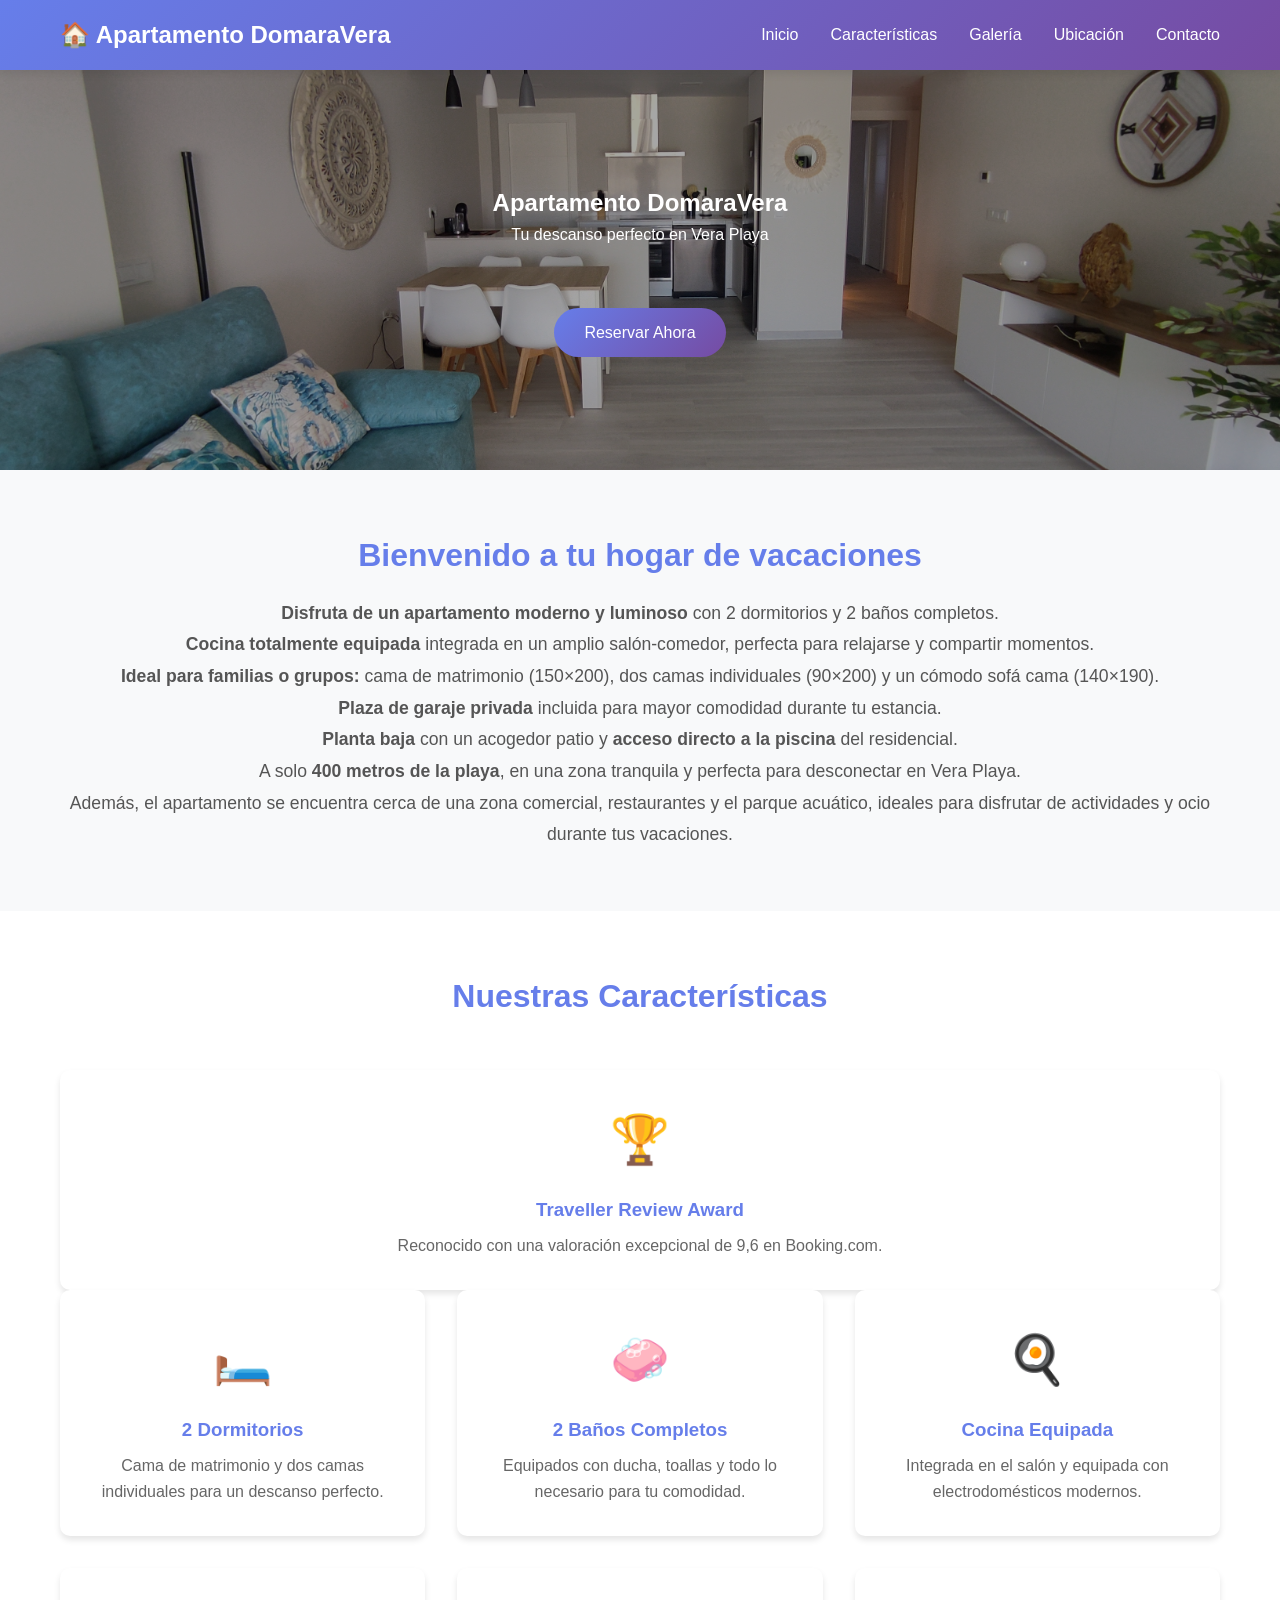
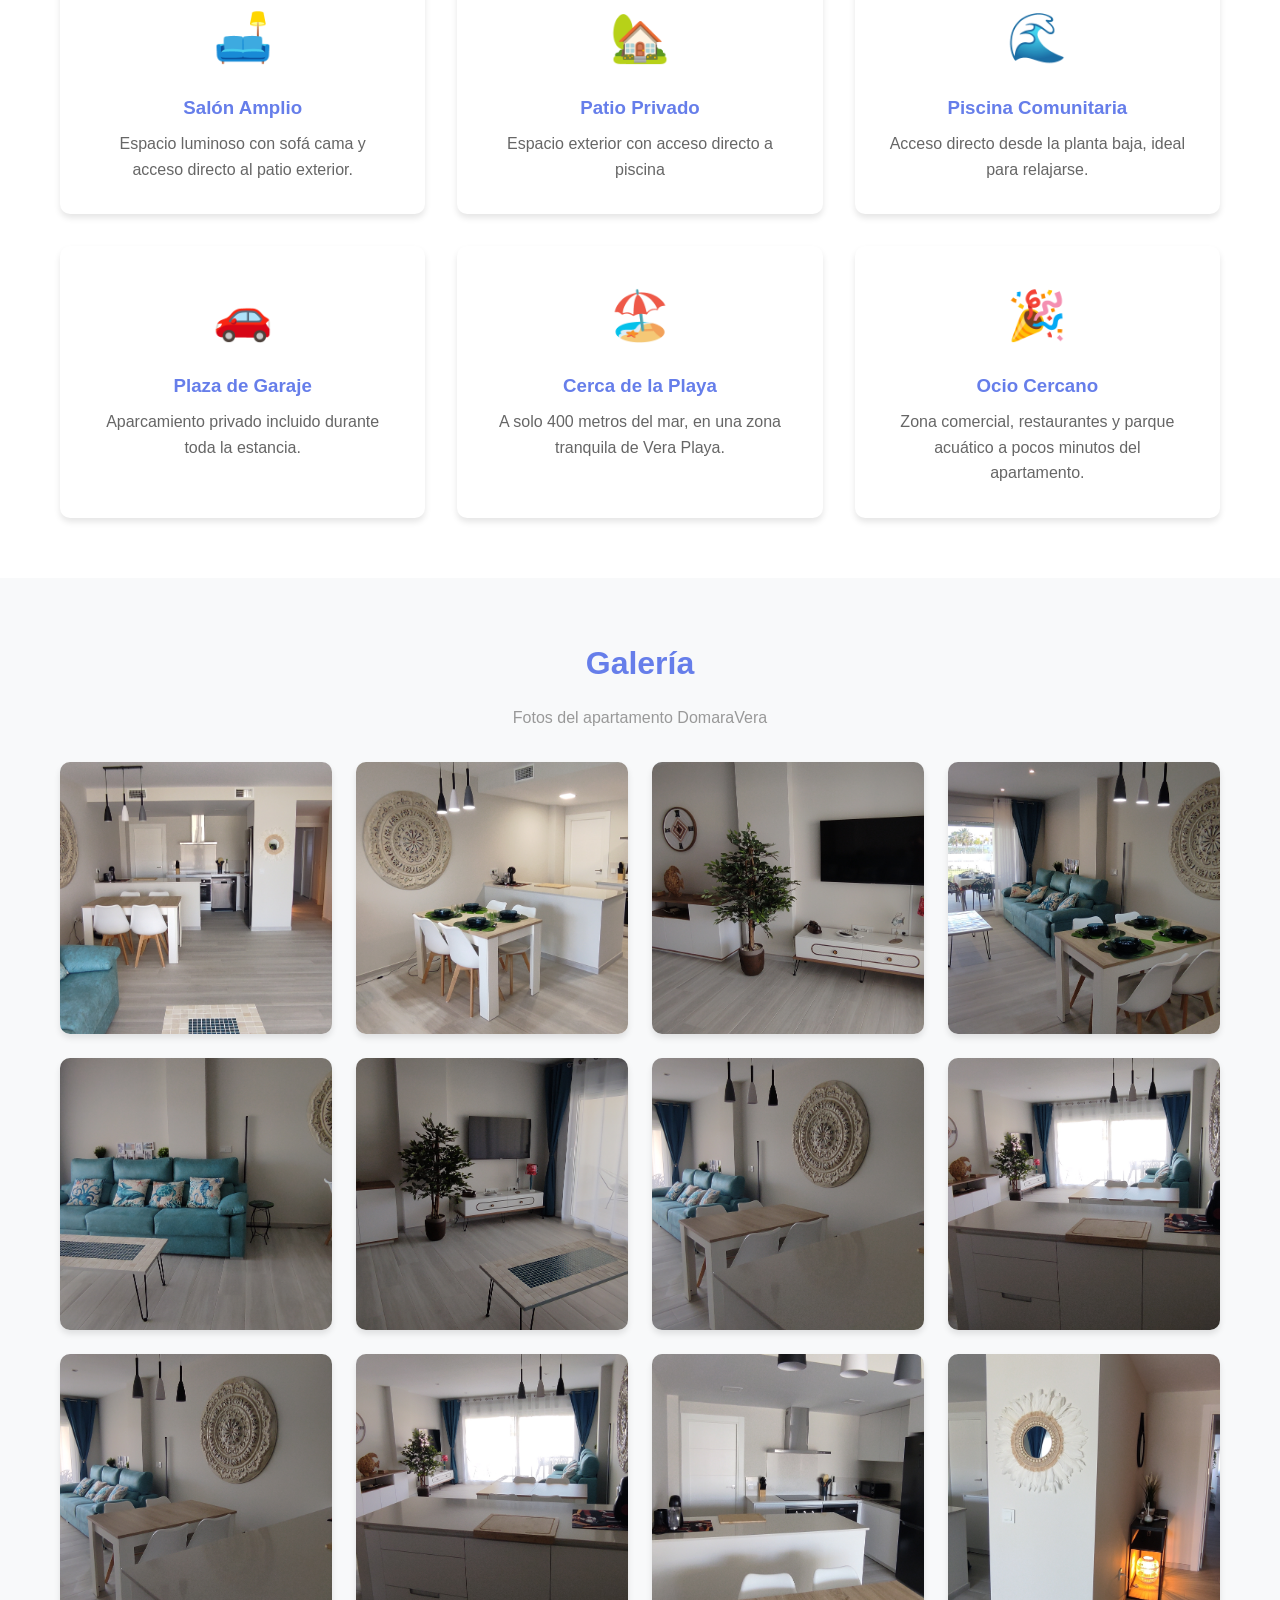
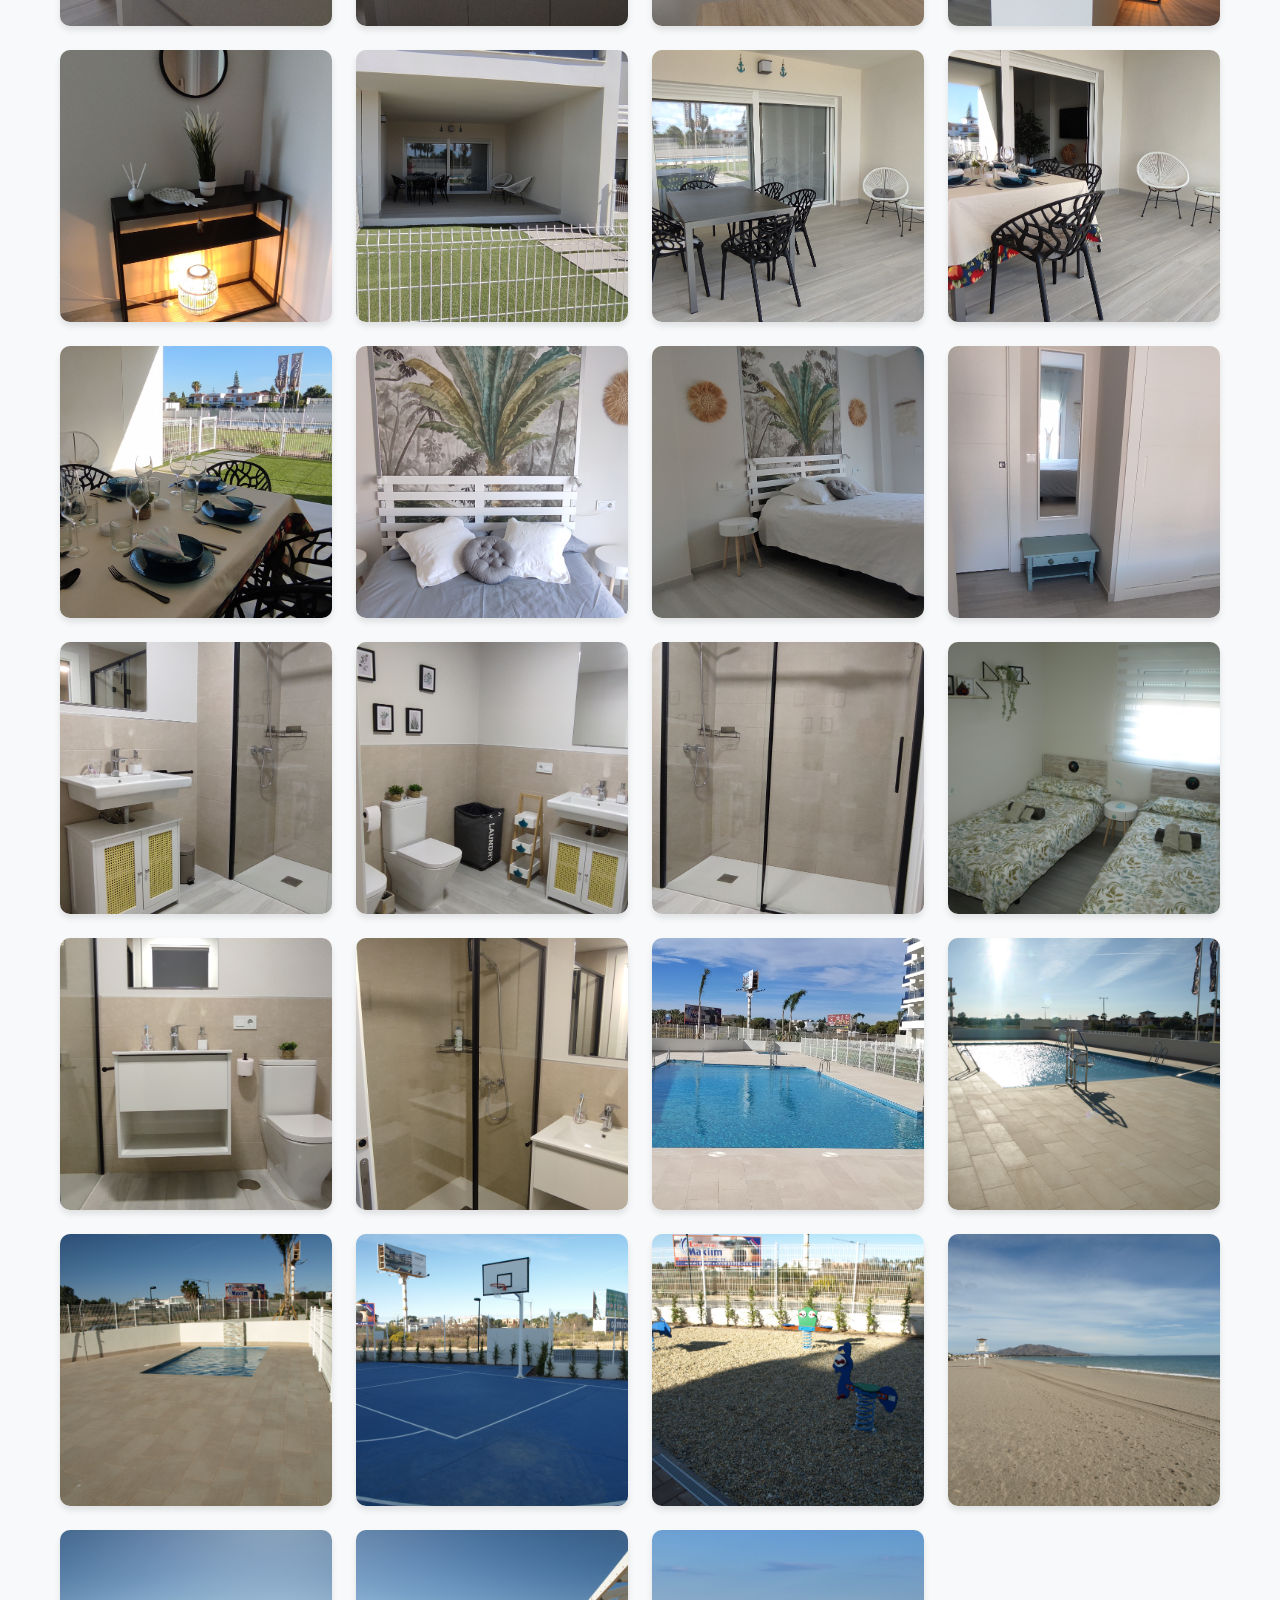
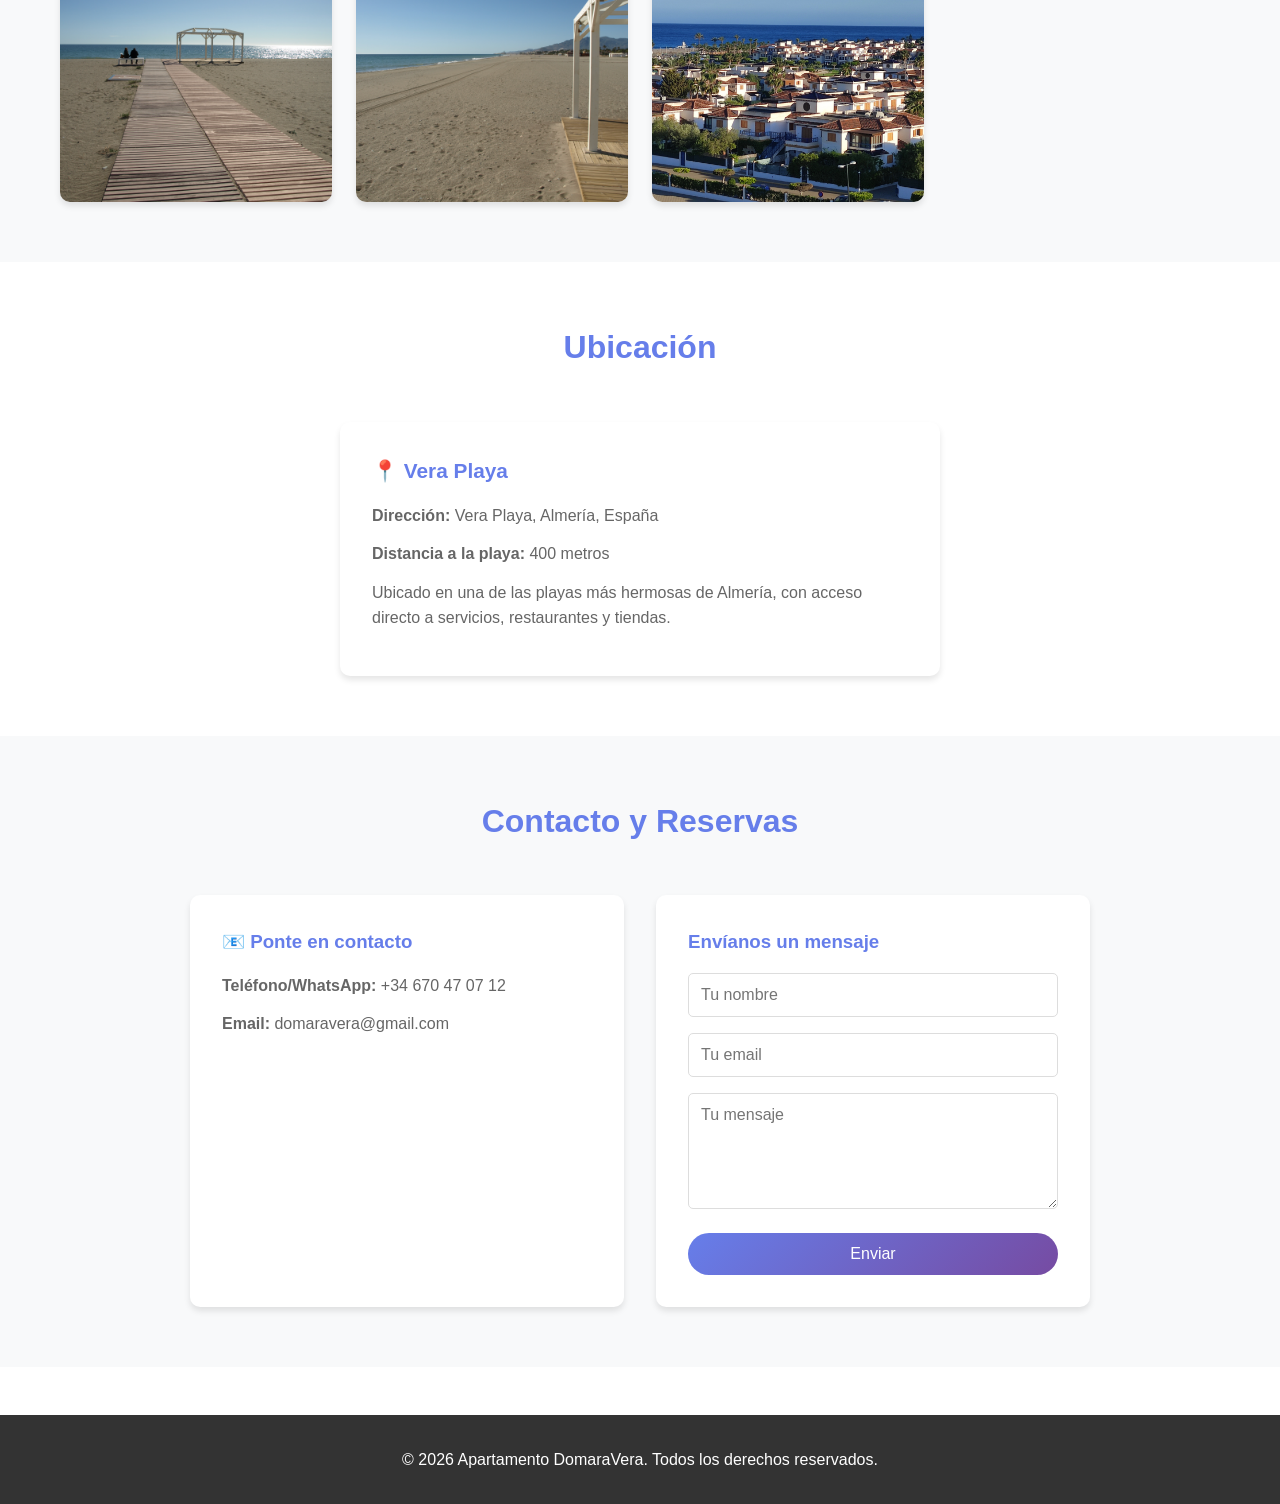
==== index.html @ 97b5d8c6 "Update index.html" ====
<!DOCTYPE html>
<html lang="es">
<head>
    <meta charset="UTF-8">
    <meta name="viewport" content="width=device-width, initial-scale=1.0">
    <title>Apartamento DomaraVera - Vera Playa</title>
    <link rel="stylesheet" href="styles.css">
</head>
<body>
    <!-- Navegación -->
    <nav class="navbar">
        <div class="container">
            <div class="logo">🏠 Apartamento DomaraVera</div>
            <ul class="nav-links">
                <li><a href="#inicio">Inicio</a></li>
                <li><a href="#caracteristicas">Características</a></li>
                <li><a href="#galeria">Galería</a></li>
                <li><a href="#ubicacion">Ubicación</a></li>
                <li><a href="#contacto">Contacto</a></li>
            </ul>
        </div>
    </nav>

    <!-- Hero Section -->
    <section id="inicio" class="hero">
        <div class="hero-content">
            <h1>Apartamento DomaraVera</h1>
            <p>Tu descanso perfecto en Vera Playa</p>
            <a href="https://www.booking.com/hotel/es/apartamento-en-vera-playa-vera8.es.html"
               class="btn btn-primary"
               target="_blank"
               rel="noopener noreferrer">
               Reservar Ahora
            </a>

        </div>
    </section>

    <!-- Información Principal -->
    <section class="info-principal">
        <div class="container">
            <div class="info-box">
                <h2>Bienvenido a tu hogar de vacaciones</h2>
                <p><strong>Disfruta de un apartamento moderno y luminoso</strong> con 2 dormitorios y 2 baños completos.</p>

                <p><strong>Cocina totalmente equipada</strong> integrada en un amplio salón-comedor, perfecta para relajarse y compartir momentos.</p>
                
                <p><strong>Ideal para familias o grupos:</strong> cama de matrimonio (150×200), dos camas individuales (90×200) y un cómodo sofá cama (140×190).</p>
                
                <p><strong>Plaza de garaje privada</strong> incluida para mayor comodidad durante tu estancia.</p>
                
                <p><strong>Planta baja</strong> con un acogedor patio y <strong>acceso directo a la piscina</strong> del residencial.</p>
                
                <p>A solo <strong>400 metros de la playa</strong>, en una zona tranquila y perfecta para desconectar en Vera Playa.</p>

                <p>Además, el apartamento se encuentra cerca de una zona comercial, restaurantes y el parque acuático, ideales para disfrutar de actividades y ocio durante tus vacaciones.</p>

            </div>
        </div>
    </section>

    <!-- Características -->
    <section id="caracteristicas" class="caracteristicas">
        <div class="container">
            <h2>Nuestras Características</h2>
            
            <div class="feature-card">
                <div class="feature-icon">🏆</div>
                <h3>Traveller Review Award</h3>
                <p>Reconocido con una valoración excepcional de 9,6 en Booking.com.</p>
            </div>
            <div class="features-grid">
                <div class="feature-card">
                    <div class="feature-icon">🛏️</div>
                    <h3>2 Dormitorios</h3>
                    <p>Cama de matrimonio y dos camas individuales para un descanso perfecto.</p>
                </div>
                <div class="feature-card">
                    <div class="feature-icon">🧼</div>
                    <h3>2 Baños Completos</h3>
                    <p>Equipados con ducha, toallas y todo lo necesario para tu comodidad.</p>
                </div>
                <div class="feature-card">
                    <div class="feature-icon">🍳</div>
                    <h3>Cocina Equipada</h3>
                    <p>Integrada en el salón y equipada con electrodomésticos modernos.</p>
                </div>
               <div class="feature-card">
                    <div class="feature-icon">🛋️</div>
                    <h3>Salón Amplio</h3>
                    <p>Espacio luminoso con sofá cama y acceso directo al patio exterior.</p>
                </div>
                <div class="feature-card">
                    <div class="feature-icon">🏡</div>
                    <h3>Patio Privado</h3>
                    <p>Espacio exterior con acceso directo a piscina</p>
                </div>
                <div class="feature-card">
                    <div class="feature-icon">🌊</div>
                    <h3>Piscina Comunitaria</h3>
                    <p>Acceso directo desde la planta baja, ideal para relajarse.</p>
                </div>
                <div class="feature-card">
                    <div class="feature-icon">🚗</div>
                    <h3>Plaza de Garaje</h3>
                    <p>Aparcamiento privado incluido durante toda la estancia.</p>
                </div>
                <div class="feature-card">
                    <div class="feature-icon">🏖️</div>
                    <h3>Cerca de la Playa</h3>
                    <p>A solo 400 metros del mar, en una zona tranquila de Vera Playa.</p>
                </div>
                <div class="feature-card">
                    <div class="feature-icon">🎉</div>
                    <h3>Ocio Cercano</h3>
                    <p>Zona comercial, restaurantes y parque acuático a pocos minutos del apartamento.</p>
                </div>

            </div>
        </div>
    </section>

    <!-- Galería -->
    <section id="galeria" class="galeria">
        <div class="container">
            <h2>Galería</h2>
            <p class="galeria-subtitle">Fotos del apartamento DomaraVera</p>
            <div class="gallery-grid" id="galleryGrid">
                <!-- Las imágenes se generarán con JavaScript -->
            </div>
        </div>
    </section>

    <!-- Modal para ampliar imagen -->
    <div id="imageModal" class="modal" onclick="closeModal(event)">
        <div class="modal-content" onclick="event.stopPropagation()">
            <span class="modal-close" onclick="closeModal()">&times;</span>
            <button class="modal-nav modal-prev" onclick="previousImage()">&lt;</button>
            <img id="modalImage" src="" alt="Imagen ampliada">
            <button class="modal-nav modal-next" onclick="nextImage()">&gt;</button>
            <div class="modal-counter">
                <span id="imageCounter">1 / 1</span>
            </div>
        </div>
    </div>

    <!-- Ubicación -->
    <section id="ubicacion" class="ubicacion">
        <div class="container">
            <h2>Ubicación</h2>
            <div class="ubicacion-content">
                <div class="ubicacion-info">
                    <h3>📍 Vera Playa</h3>
                    <p><strong>Dirección:</strong> Vera Playa, Almería, España</p>
                    <p><strong>Distancia a la playa:</strong> 400 metros</p>
                    <p>Ubicado en una de las playas más hermosas de Almería, con acceso directo a servicios, restaurantes y tiendas.</p>
                </div>
            </div>
        </div>
    </section>

    <!-- Contacto -->
    <section id="contacto" class="contacto">
        <div class="container">
            <h2>Contacto y Reservas</h2>
            <div class="contacto-content">
                <div class="contacto-info">
                    <h3>📧 Ponte en contacto</h3>
                    <p><strong>Teléfono/WhatsApp:</strong> +34 670 47 07 12</p>
                    <p><strong>Email:</strong> domaravera@gmail.com</p>
                   
                </div>
                <div class="contacto-mensaje">
                    <h3>Envíanos un mensaje</h3>
                    
                    <form action="https://formsubmit.co/domaravera@gmail.com" method="POST">

                        <input type="hidden" name="_subject" value="Nueva solicitud de reserva - DomaraVera">
                        <input type="hidden" name="_captcha" value="false">
                    
                        <!-- URL correcta de retorno -->
                        <input type="hidden" name="_next" value="https://domaravera.github.io/domaravera-web/exito.html">
                    
                        <input type="text" name="nombre" placeholder="Tu nombre" required>
                        <input type="email" name="email" placeholder="Tu email" required>
                    
                        <textarea name="mensaje" placeholder="Tu mensaje" rows="5" required></textarea>
                    
                        <button type="submit" class="btn btn-primary">Enviar</button>
                    </form>


                </div>
            </div>
        </div>
    </section>

    <!-- Footer -->
    <footer class="footer">
        <div class="container">
            <p>&copy; 2026 Apartamento DomaraVera. Todos los derechos reservados.</p>
        </div>
    </footer>

    <script>
        // Array de imágenes disponibles en la galería
        const galleryImages = [
            { src: 'images/1.jpg', alt: 'Foto 1 del apartamento DomaraVera' },
            { src: 'images/2.jpg', alt: 'Foto 2 del apartamento DomaraVera' },
            { src: 'images/3.jpg', alt: 'Foto 3 del apartamento DomaraVera' },
            { src: 'images/4.jpg', alt: 'Foto 4 del apartamento DomaraVera' },
            { src: 'images/5.jpg', alt: 'Foto 5 del apartamento DomaraVera' },
            { src: 'images/5.2.jpg', alt: 'Foto 5.2 del apartamento DomaraVera' },
            { src: 'images/6.jpg', alt: 'Foto 6 del apartamento DomaraVera' },
            { src: 'images/7.jpg', alt: 'Foto 7 del apartamento DomaraVera' },
            { src: 'images/8.jpg', alt: 'Foto 8 del apartamento DomaraVera' },
            { src: 'images/9.jpg', alt: 'Foto 9 del apartamento DomaraVera' },
            { src: 'images/10.jpg', alt: 'Foto 10 del apartamento DomaraVera' },
            { src: 'images/11.jpg', alt: 'Foto 11 del apartamento DomaraVera' },
            { src: 'images/12.jpg', alt: 'Foto 12 del apartamento DomaraVera' },
            { src: 'images/13.jpg', alt: 'Foto 13 del apartamento DomaraVera' },
            { src: 'images/14.jpg', alt: 'Foto 14 del apartamento DomaraVera' },
            { src: 'images/15.jpg', alt: 'Foto 15 del apartamento DomaraVera' },
            { src: 'images/16.jpg', alt: 'Foto 16 del apartamento DomaraVera' },
            { src: 'images/17.jpg', alt: 'Foto 17 del apartamento DomaraVera' },
            { src: 'images/18.jpg', alt: 'Foto 18 del apartamento DomaraVera' },
            { src: 'images/19.jpg', alt: 'Foto 19 del apartamento DomaraVera' },
            { src: 'images/20.jpg', alt: 'Foto 20 del apartamento DomaraVera' },
            { src: 'images/21.jpg', alt: 'Foto 21 del apartamento DomaraVera' },
            { src: 'images/22.jpg', alt: 'Foto 22 del apartamento DomaraVera' },
            { src: 'images/24.2.JPG', alt: 'Foto 24.2 del apartamento DomaraVera' },
            { src: 'images/25.jpg', alt: 'Foto 25 del apartamento DomaraVera' },
            { src: 'images/26.jpg', alt: 'Foto 26 del apartamento DomaraVera' },
            { src: 'images/27.jpg', alt: 'Foto 27 del apartamento DomaraVera' },
            { src: 'images/28.JPG', alt: 'Foto 28 del apartamento DomaraVera' },
            { src: 'images/29.JPG', alt: 'Foto 29 del apartamento DomaraVera' },
            { src: 'images/30.JPG', alt: 'Foto 30 del apartamento DomaraVera' },
            { src: 'images/31.JPG', alt: 'Foto 31 del apartamento DomaraVera' },
            { src: 'images/32.JPG', alt: 'Foto 32 del apartamento DomaraVera' },
            { src: 'images/33.JPG', alt: 'Foto 33 del apartamento DomaraVera' },
            { src: 'images/34.JPG', alt: 'Foto 34 del apartamento DomaraVera' },
            { src: 'images/35.jpg', alt: 'Foto 35 del apartamento DomaraVera' }
           
        ];

        let currentImageIndex = 0;

        // Función para generar la galería
        function generateGallery() {
            const galleryGrid = document.getElementById('galleryGrid');
            galleryGrid.innerHTML = '';

            galleryImages.forEach((image, index) => {
                const galleryItem = document.createElement('div');
                galleryItem.className = 'gallery-item';
                galleryItem.onclick = () => openModal(index);

                const img = document.createElement('img');
                img.src = image.src;
                img.alt = image.alt;

                galleryItem.appendChild(img);
                galleryGrid.appendChild(galleryItem);
            });
        }

        // Función para abrir el modal con una imagen específica
        function openModal(index) {
            const modal = document.getElementById('imageModal');
            const modalImage = document.getElementById('modalImage');
            
            if (index >= 0 && index < galleryImages.length) {
                currentImageIndex = index;
                modalImage.src = galleryImages[index].src;
                modalImage.alt = galleryImages[index].alt;
                updateImageCounter();
                modal.classList.add('active');
                document.body.style.overflow = 'hidden';
            }
        }

        // Función para cerrar el modal
        function closeModal(event) {
            const modal = document.getElementById('imageModal');
            
            // Si es click en la X o en el fondo del modal
            if (!event || event.target === modal || event.target.classList.contains('modal-close')) {
                modal.classList.remove('active');
                document.body.style.overflow = 'auto';
            }
        }

        // Función para ir a la imagen siguiente
        function nextImage() {
            if (currentImageIndex < galleryImages.length - 1) {
                openModal(currentImageIndex + 1);
            }
        }

        // Función para ir a la imagen anterior
        function previousImage() {
            if (currentImageIndex > 0) {
                openModal(currentImageIndex - 1);
            }
        }

        // Función para actualizar el contador de imágenes
        function updateImageCounter() {
            const counter = document.getElementById('imageCounter');
            counter.textContent = (currentImageIndex + 1) + ' / ' + galleryImages.length;
            
            // Desabilitar/habilitar botones de navegación
            const prevBtn = document.querySelector('.modal-prev');
            const nextBtn = document.querySelector('.modal-next');
            
            prevBtn.disabled = currentImageIndex === 0;
            nextBtn.disabled = currentImageIndex === galleryImages.length - 1;
            
            prevBtn.style.opacity = currentImageIndex === 0 ? '0.5' : '1';
            nextBtn.style.opacity = currentImageIndex === galleryImages.length - 1 ? '0.5' : '1';
        }

        // Cerrar modal con tecla Escape
        document.addEventListener('keydown', function(event) {
            if (event.key === 'Escape') {
                closeModal();
            }
        });

        // Navegación con teclas de flecha
        document.addEventListener('keydown', function(event) {
            const modal = document.getElementById('imageModal');
            if (modal.classList.contains('active')) {
                if (event.key === 'ArrowRight') {
                    nextImage();
                } else if (event.key === 'ArrowLeft') {
                    previousImage();
                }
            }
        });

        // Generar galería al cargar la página
        document.addEventListener('DOMContentLoaded', function() {
            generateGallery();
            updateImageCounter();
        });
    </script>
</body>
</html>
---- styles.css ----
html {
    scroll-padding-top: 80px; /* Ajusta si tu navbar mide más o menos */
}
* {
    margin: 0;
    padding: 0;
    box-sizing: border-box;
}

body {
    font-family: 'Segoe UI', Tahoma, Geneva, Verdana, sans-serif;
    line-height: 1.6;
    color: #333;
}

.container {
    max-width: 1200px;
    margin: 0 auto;
    padding: 0 20px;
}

/* Navegación */
.navbar {
    background: linear-gradient(135deg, #667eea 0%, #764ba2 100%);
    padding: 1rem 0;
    position: sticky;
    top: 0;
    z-index: 100;
    box-shadow: 0 2px 10px rgba(0,0,0,0.1);
}

.navbar .container {
    display: flex;
    justify-content: space-between;
    align-items: center;
}

.logo {
    font-size: 1.5rem;
    font-weight: bold;
    color: white;
}

.nav-links {
    display: flex;
    list-style: none;
    gap: 2rem;
}

.nav-links a {
    color: white;
    text-decoration: none;
    transition: opacity 0.3s;
}

.nav-links a:hover {
    opacity: 0.8;
}

/* Hero Section */
.hero {
    position: relative;
    min-height: 400px;
    padding: 100px 20px;
    display: flex;
    align-items: center;
    justify-content: center;
    text-align: center;

    /* Fondo con tu imagen */
    background: url('images/1.jpg') center/cover no-repeat;
    color: white;
}

/* Capa oscura encima de la imagen */
.hero::before {
    content: "";
    position: absolute;
    top: 0;
    left: 0;
    width: 100%;
    height: 100%;
    background: rgba(0,0,0,0.35);
}

/* Asegura que el texto quede por encima del overlay */
.hero-content {
    position: relative;
    z-index: 2;
}


/* Botones */
.btn {
    display: inline-block;
    padding: 12px 30px;
    border-radius: 50px;
    text-decoration: none;
    border: none;
    cursor: pointer;
    font-size: 1rem;
    transition: all 0.3s;
}

.btn-primary {
    background: linear-gradient(135deg, #667eea 0%, #764ba2 100%);
    color: white;
}

.btn-primary:hover {
    transform: translateY(-2px);
    box-shadow: 0 10px 20px rgba(0,0,0,0.2);
}

.hero-content .btn-primary {
    margin-top: 60px;
}


/* Info Principal */
.info-principal {
    padding: 60px 20px;
    background: #f8f9fa;
}

.info-box {
    text-align: center;
}

.info-box h2 {
    font-size: 2rem;
    margin-bottom: 1rem;
    color: #667eea;
}

.info-box p {
    font-size: 1.1rem;
    line-height: 1.8;
    color: #555;
}

/* Características */
.caracteristicas {
    padding: 60px 20px;
}

.caracteristicas h2 {
    text-align: center;
    font-size: 2rem;
    margin-bottom: 3rem;
    color: #667eea;
}

.features-grid {
    display: grid;
    grid-template-columns: repeat(auto-fit, minmax(300px, 1fr));
    gap: 2rem;
}

.feature-card {
    background: white;
    padding: 2rem;
    border-radius: 10px;
    text-align: center;
    box-shadow: 0 4px 6px rgba(0,0,0,0.1);
    transition: transform 0.3s, box-shadow 0.3s;
}

.feature-card:hover {
    transform: translateY(-5px);
    box-shadow: 0 8px 15px rgba(0,0,0,0.2);
}

.feature-icon {
    font-size: 3rem;
    margin-bottom: 1rem;
}

.feature-card h3 {
    color: #667eea;
    margin-bottom: 0.5rem;
}

.feature-card p {
    color: #666;
}

/* Galería */
.galeria {
    padding: 60px 20px;
    background: #f8f9fa;
}

.galeria h2 {
    text-align: center;
    font-size: 2rem;
    margin-bottom: 1rem;
    color: #667eea;
}

.galeria-subtitle {
    text-align: center;
    color: #999;
    margin-bottom: 2rem;
    font-size: 1rem;
}

.gallery-grid {
    display: grid;
    grid-template-columns: repeat(auto-fit, minmax(250px, 1fr));
    gap: 1.5rem;
}

.gallery-item {
    position: relative;
    border-radius: 10px;
    overflow: hidden;
    aspect-ratio: 1;
    box-shadow: 0 4px 6px rgba(0,0,0,0.1);
    cursor: pointer;
    transition: transform 0.3s, box-shadow 0.3s;
    display: flex;
    align-items: center;
    justify-content: center;
    background: linear-gradient(135deg, #f0f0f0 0%, #ffffff 100%);
    min-height: 250px;
}

.gallery-item:hover {
    transform: scale(1.05);
    box-shadow: 0 8px 15px rgba(0,0,0,0.2);
}

.gallery-item img {
    width: 100%;
    height: 100%;
    object-fit: cover;
    display: block;
}

.gallery-item.placeholder {
    background: linear-gradient(135deg, #ddd 0%, #eee 100%);
    display: flex;
    align-items: center;
    justify-content: center;
    color: #999;
    font-weight: bold;
    font-size: 1.2rem;
}

/* Modal Lightbox */
.modal {
    position: fixed;
    z-index: 1000;
    left: 0;
    top: 0;
    width: 100%;
    height: 100%;
    background-color: rgba(0, 0, 0, 0.9);
    display: none;
    align-items: center;
    justify-content: center;
    animation: fadeIn 0.3s;
}

.modal.active {
    display: flex;
    align-items: center;
    justify-content: center;
}

.modal-content {
    position: relative;
    animation: zoomIn 0.3s;
    display: flex;
    align-items: center;
    justify-content: center;
    max-width: 700px;
    max-height: 80vh;
    width: 90%;
}

.modal-content img {
    max-width: 100%;
    max-height: 100%;
    border-radius: 10px;
    object-fit: contain;
    display: block;
}

.modal-close {
    position: absolute;
    top: -40px;
    right: 0;
    color: white;
    font-size: 2rem;
    cursor: pointer;
    transition: color 0.3s;
    background: none;
    border: none;
    padding: 0;
    width: 40px;
    height: 40px;
    display: flex;
    align-items: center;
    justify-content: center;
    z-index: 10;
}

.modal-close:hover {
    color: #ccc;
}

/* Botones de navegación del modal */
.modal-nav {
    position: absolute;
    top: 50%;
    transform: translateY(-50%);
    background: rgba(255, 255, 255, 0.3);
    color: white;
    border: none;
    font-size: 2rem;
    padding: 1rem 1.5rem;
    cursor: pointer;
    border-radius: 5px;
    transition: all 0.3s;
    z-index: 10;
    font-weight: bold;
}

.modal-nav:hover:not(:disabled) {
    background: rgba(255, 255, 255, 0.6);
}

.modal-nav:disabled {
    cursor: not-allowed;
    opacity: 0.5;
}

.modal-prev {
    left: 10px;
}

.modal-next {
    right: 10px;
}

/* Contador de imágenes */
.modal-counter {
    position: absolute;
    bottom: -40px;
    left: 50%;
    transform: translateX(-50%);
    color: white;
    font-size: 1rem;
    font-weight: bold;
}

#imageCounter {
    background: rgba(0, 0, 0, 0.5);
    padding: 5px 10px;
    border-radius: 20px;
}

@keyframes fadeIn {
    from { opacity: 0; }
    to { opacity: 1; }
}

@keyframes zoomIn {
    from { transform: scale(0.5); opacity: 0; }
    to { transform: scale(1); opacity: 1; }
}

/* Ubicación */
.ubicacion {
    padding: 60px 20px;
}

.ubicacion h2 {
    text-align: center;
    font-size: 2rem;
    margin-bottom: 3rem;
    color: #667eea;
}

.ubicacion-content {
    display: grid;
    grid-template-columns: 1fr;
    gap: 2rem;
    max-width: 600px;
    margin: 0 auto;
}

.ubicacion-info {
    background: white;
    padding: 2rem;
    border-radius: 10px;
    box-shadow: 0 4px 6px rgba(0,0,0,0.1);
}

.ubicacion-info h3 {
    color: #667eea;
    margin-bottom: 1rem;
    font-size: 1.3rem;
}

.ubicacion-info p {
    color: #666;
    margin-bottom: 0.8rem;
}

/* Contacto */
.contacto {
    padding: 60px 20px;
    background: #f8f9fa;
}

.contacto h2 {
    text-align: center;
    font-size: 2rem;
    margin-bottom: 3rem;
    color: #667eea;
}

.contacto-content {
    display: grid;
    grid-template-columns: repeat(auto-fit, minmax(300px, 1fr));
    gap: 2rem;
    max-width: 900px;
    margin: 0 auto;
}

.contacto-info,
.contacto-mensaje {
    background: white;
    padding: 2rem;
    border-radius: 10px;
    box-shadow: 0 4px 6px rgba(0,0,0,0.1);
}

.contacto-info h3,
.contacto-mensaje h3 {
    color: #667eea;
    margin-bottom: 1rem;
}

.contacto-info p {
    color: #666;
    margin-bottom: 0.8rem;
}

form {
    display: flex;
    flex-direction: column;
    gap: 1rem;
}

form input,
form textarea {
    padding: 12px;
    border: 1px solid #ddd;
    border-radius: 5px;
    font-family: inherit;
    font-size: 1rem;
}

form input:focus,
form textarea:focus {
    outline: none;
    border-color: #667eea;
    box-shadow: 0 0 5px rgba(102, 126, 234, 0.3);
}

form button {
    margin-top: 0.5rem;
}

/* Footer */
.footer {
    background: #333;
    color: white;
    text-align: center;
    padding: 2rem;
    margin-top: 3rem;
}

/* Responsive */
@media (max-width: 768px) {
    .nav-links {
        gap: 1rem;
        font-size: 0.9rem;
    }

    .hero-content h1 {
        font-size: 2rem;
    }

    .hero-content p {
        font-size: 1.2rem;
    }

    .info-box h2,
    .caracteristicas h2,
    .galeria h2,
    .ubicacion h2,
    .contacto h2 {
        font-size: 1.5rem;
    }

    .features-grid,
    .gallery-grid {
        grid-template-columns: 1fr;
    }

    .gallery-item {
        min-height: 200px;
    }

    .modal-close {
        top: -30px;
        font-size: 1.5rem;
    }

    .modal-nav {
        font-size: 1.5rem;
        padding: 0.8rem 1rem;
    }

    .modal-prev {
        left: 5px;
    }

    .modal-next {
        right: 5px;
    }
    

    .modal-counter {
        bottom: -35px;
        font-size: 0.9rem;
    }
}
.award-section {
    text-align: center;
    margin: 40px 0;
}
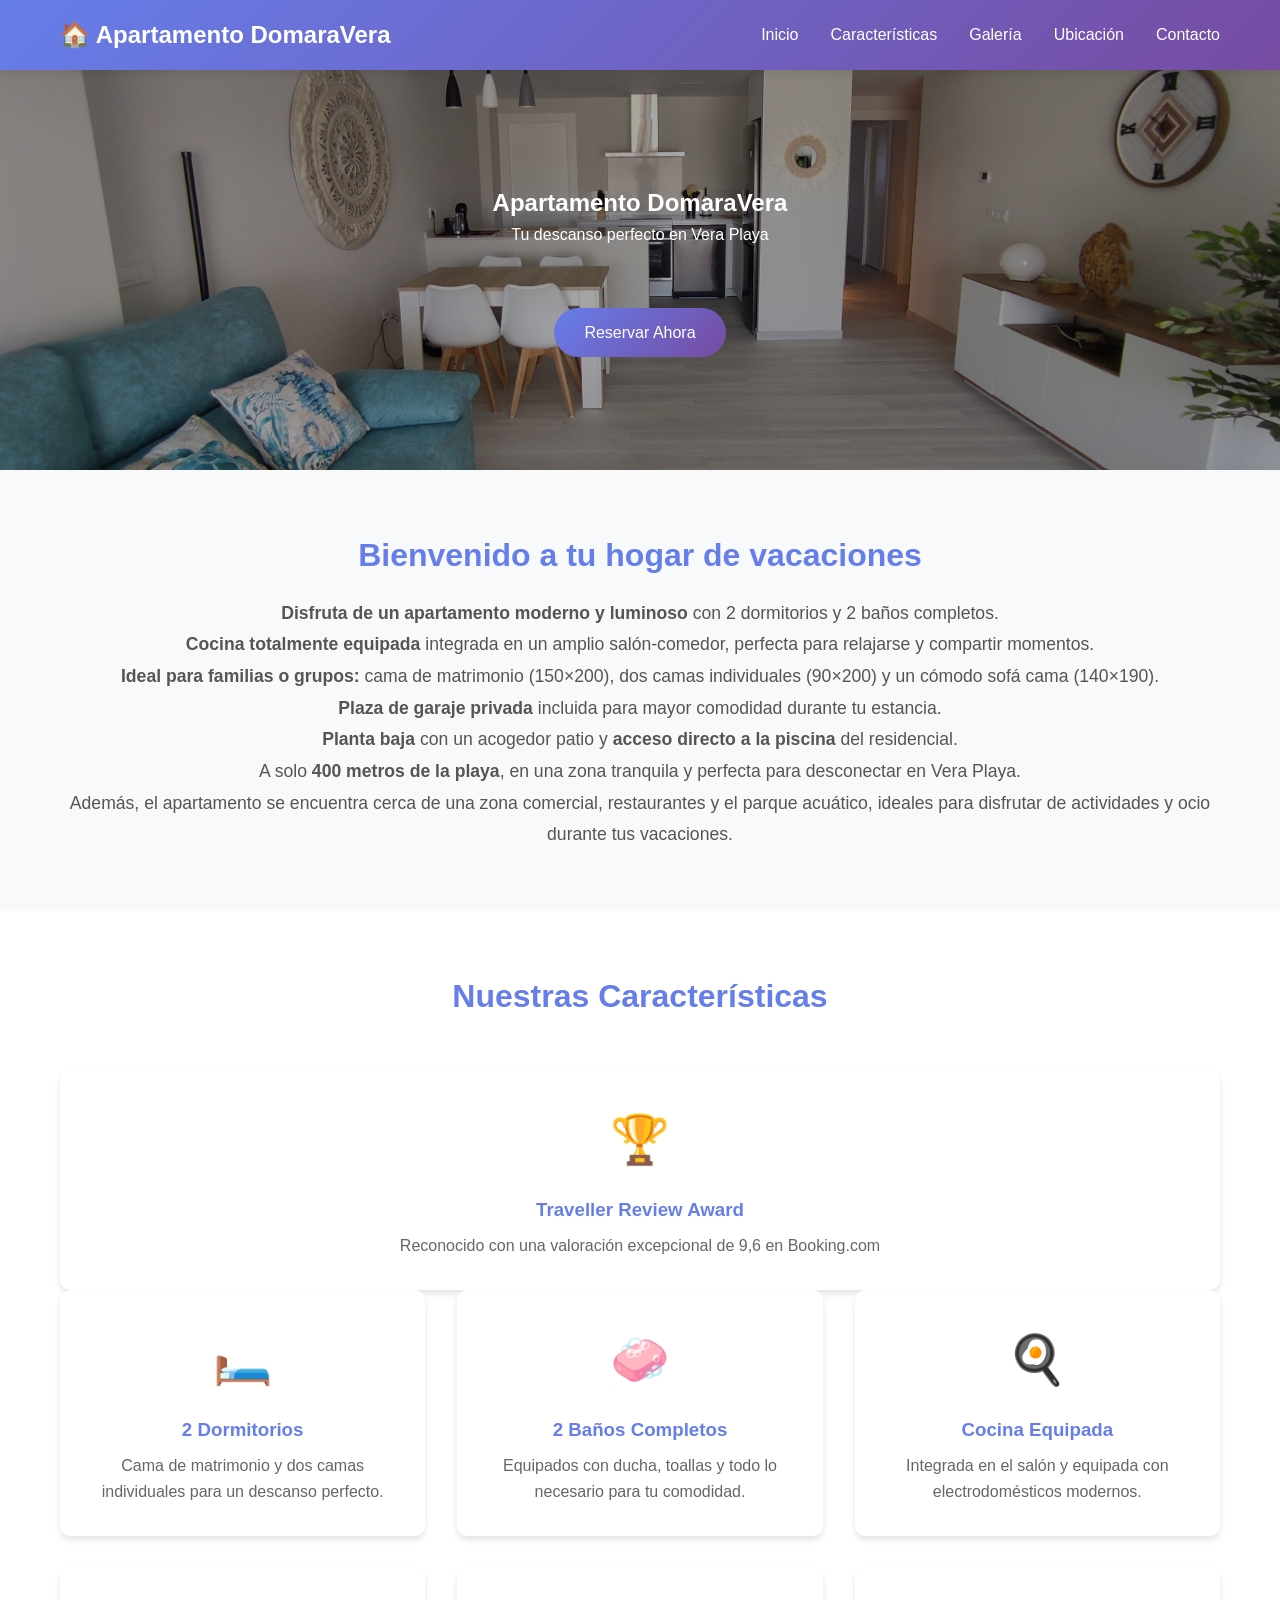
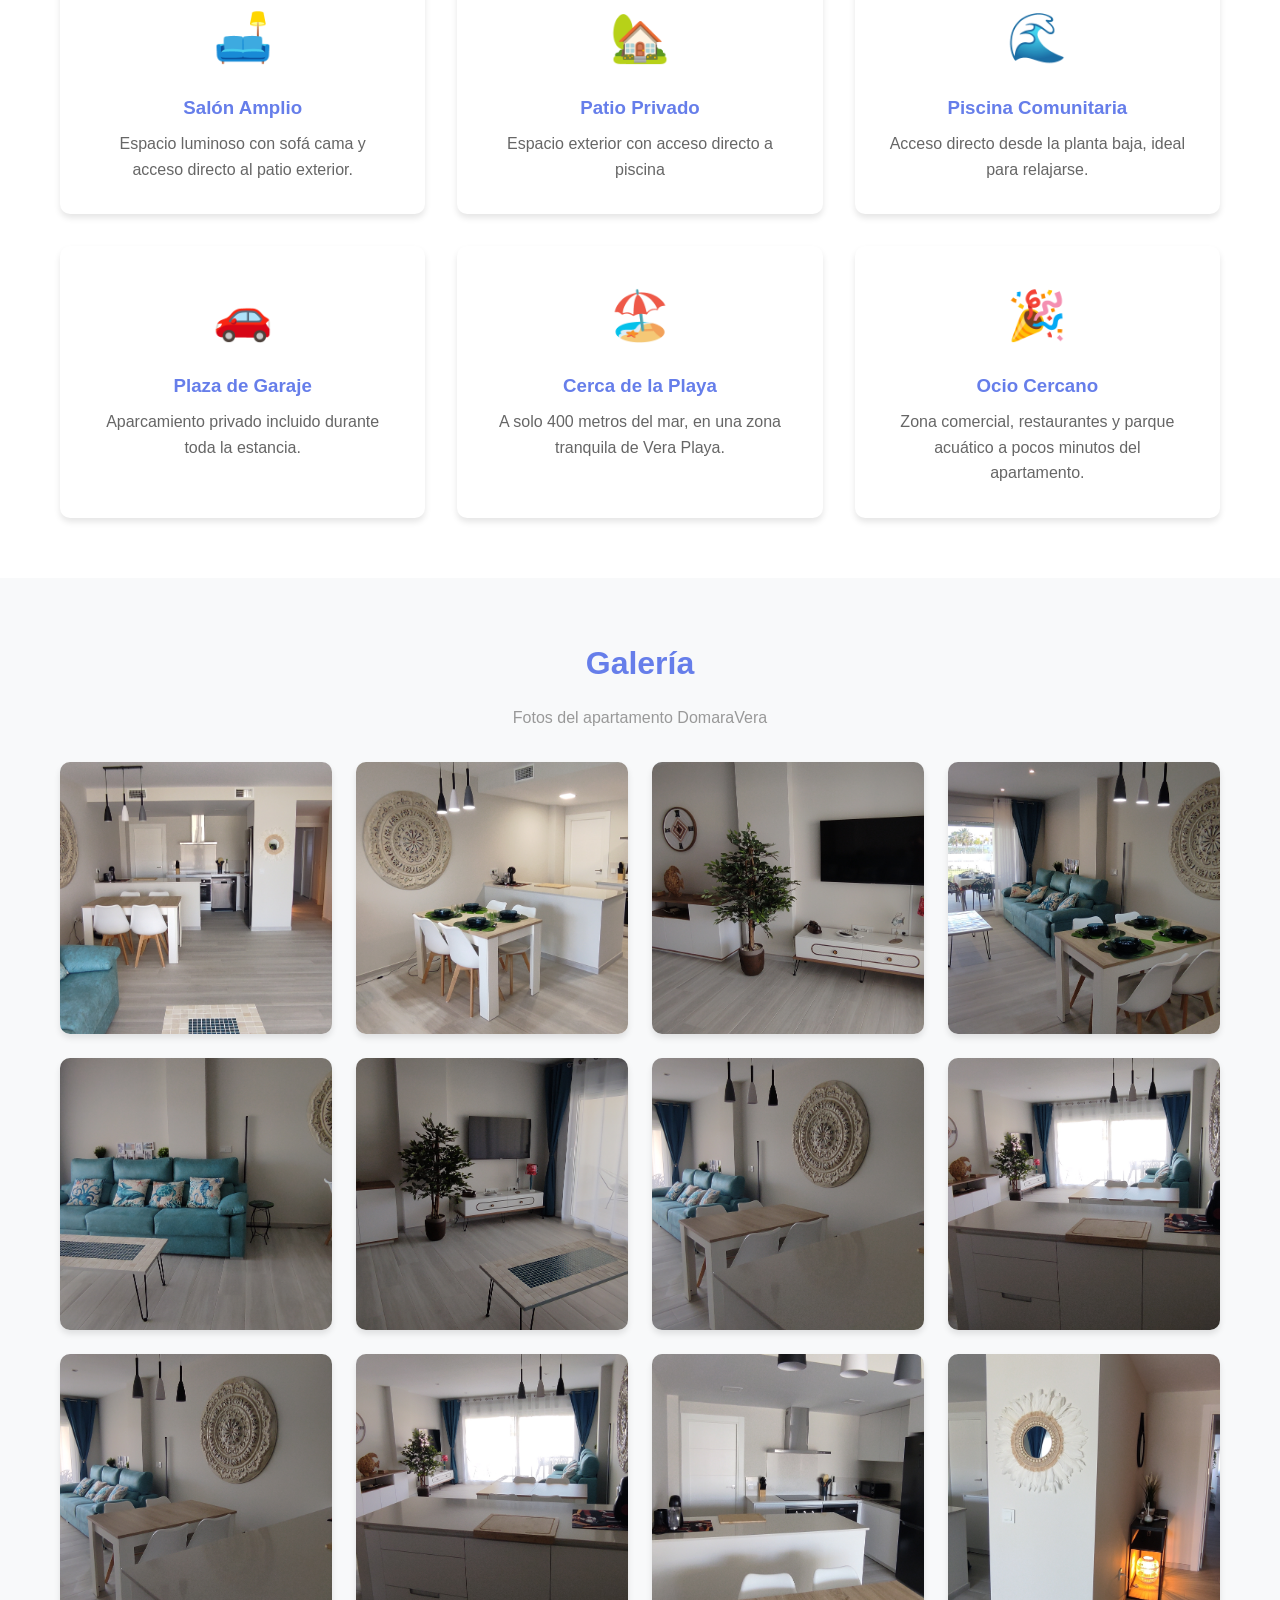
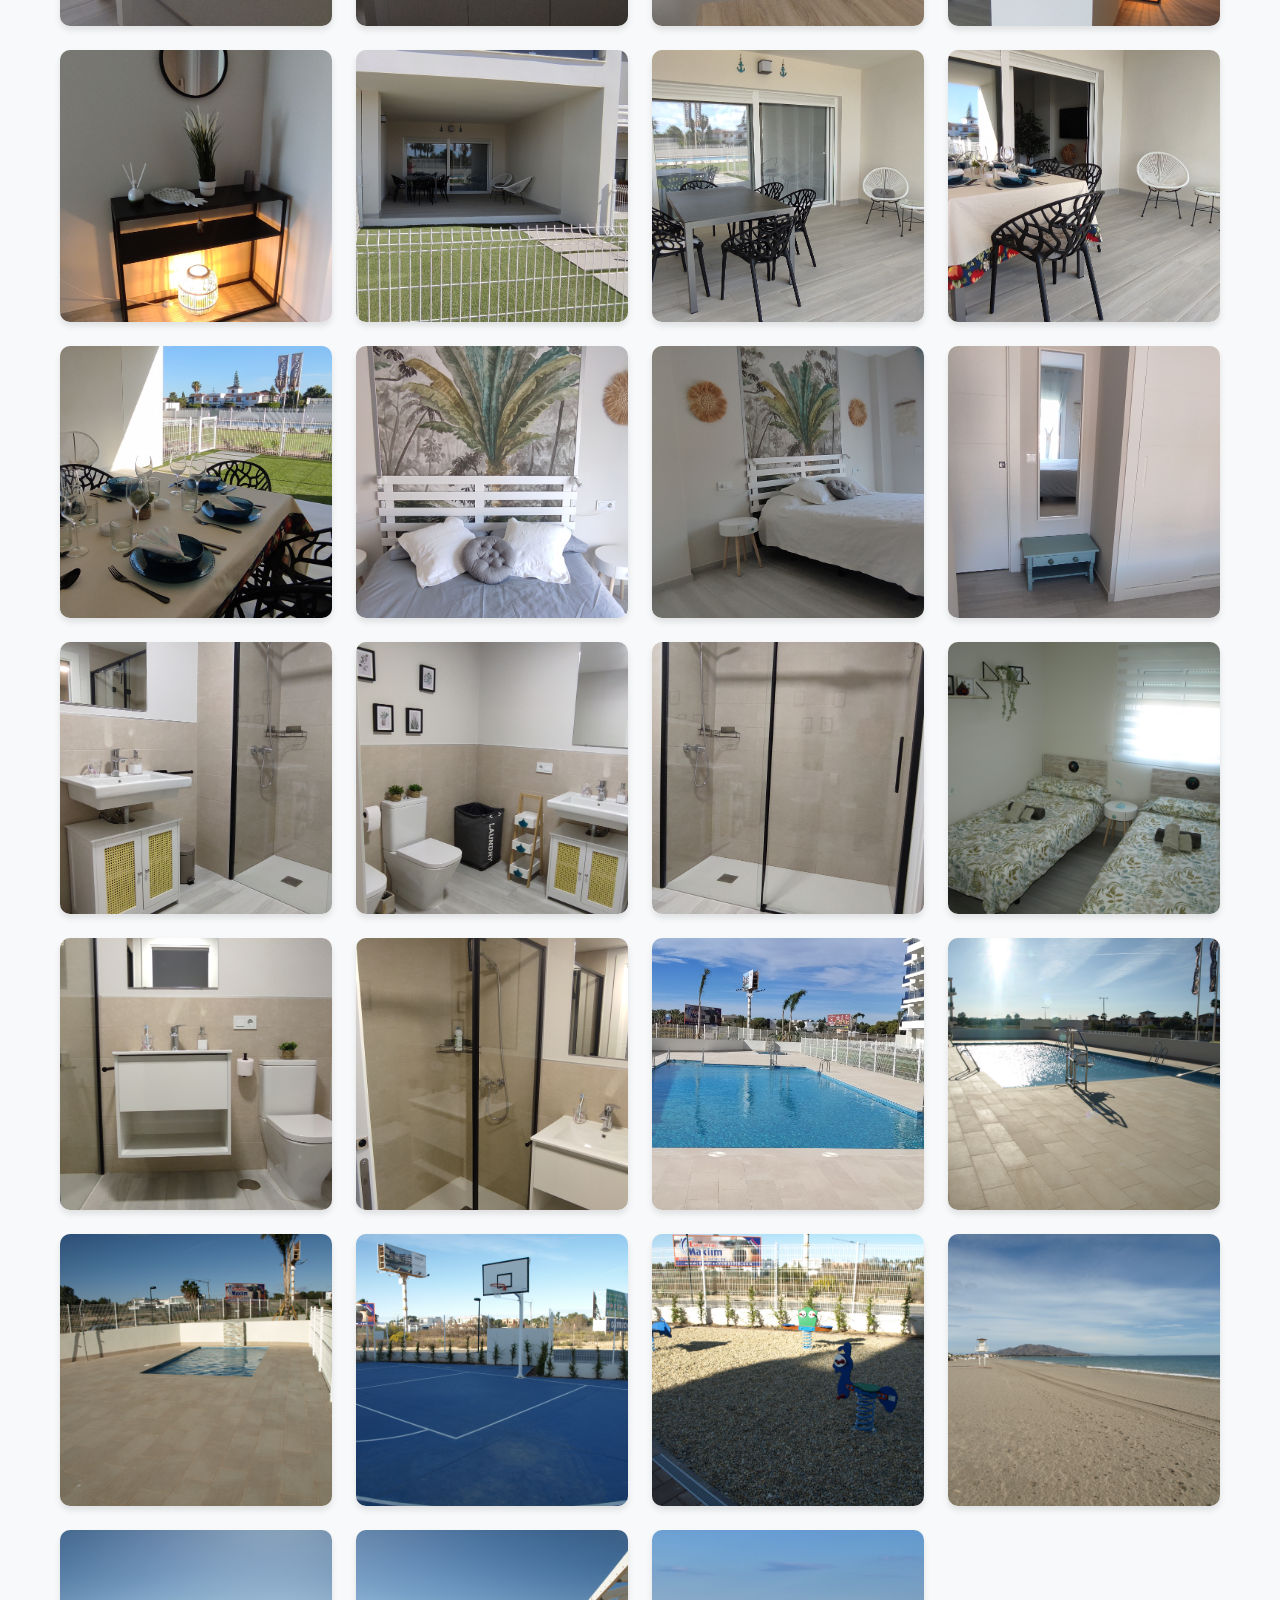
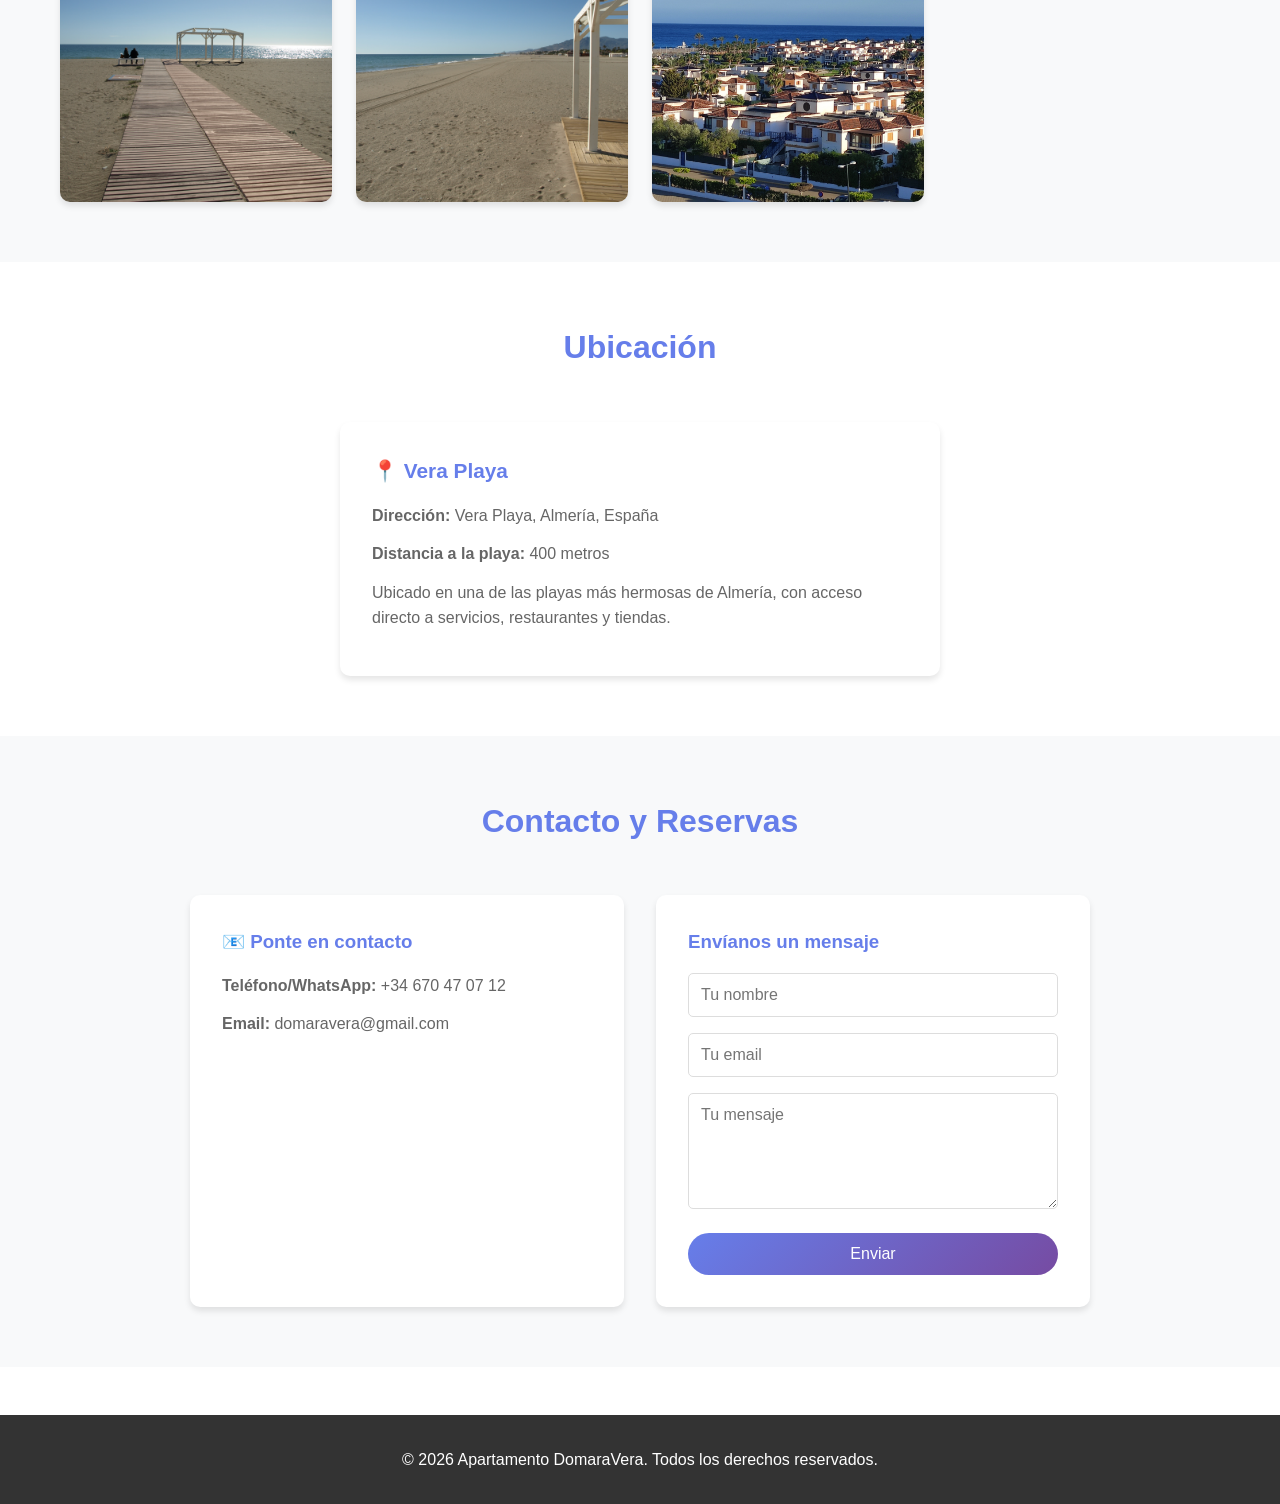
==== commit b7d108af: "Update index.html" ====
--- a/index.html
+++ b/index.html
@@ -64,11 +64,12 @@
         <div class="container">
             <h2>Nuestras Características</h2>
             
-            <div class="feature-card">
+            <div class="feature-card award-card">
                 <div class="feature-icon">🏆</div>
                 <h3>Traveller Review Award</h3>
-                <p>Reconocido con una valoración excepcional de 9,6 en Booking.com.</p>
-            </div>
+                <p>Reconocido con una valoración excepcional de 9,6 en Booking.com</p>
+            </div>
+
             <div class="features-grid">
                 <div class="feature-card">
                     <div class="feature-icon">🛏️</div>
--- a/styles.css
+++ b/styles.css
@@ -546,3 +546,14 @@
     margin: 40px 0;
 }
 
+.cartulina-award {
+    width: 350px;
+    height: 500px;
+    background-color: #0d6efd; /* azul estilo Domaravera */
+    border-radius: 10px;
+    padding: 2rem;
+    text-align: center;
+    box-shadow: 0 4px 6px rgba(0,0,0,0.1);
+    margin: 0 auto;
+    margin-top: 40px; /* SUBE la cartulina para que no se monte */
+}
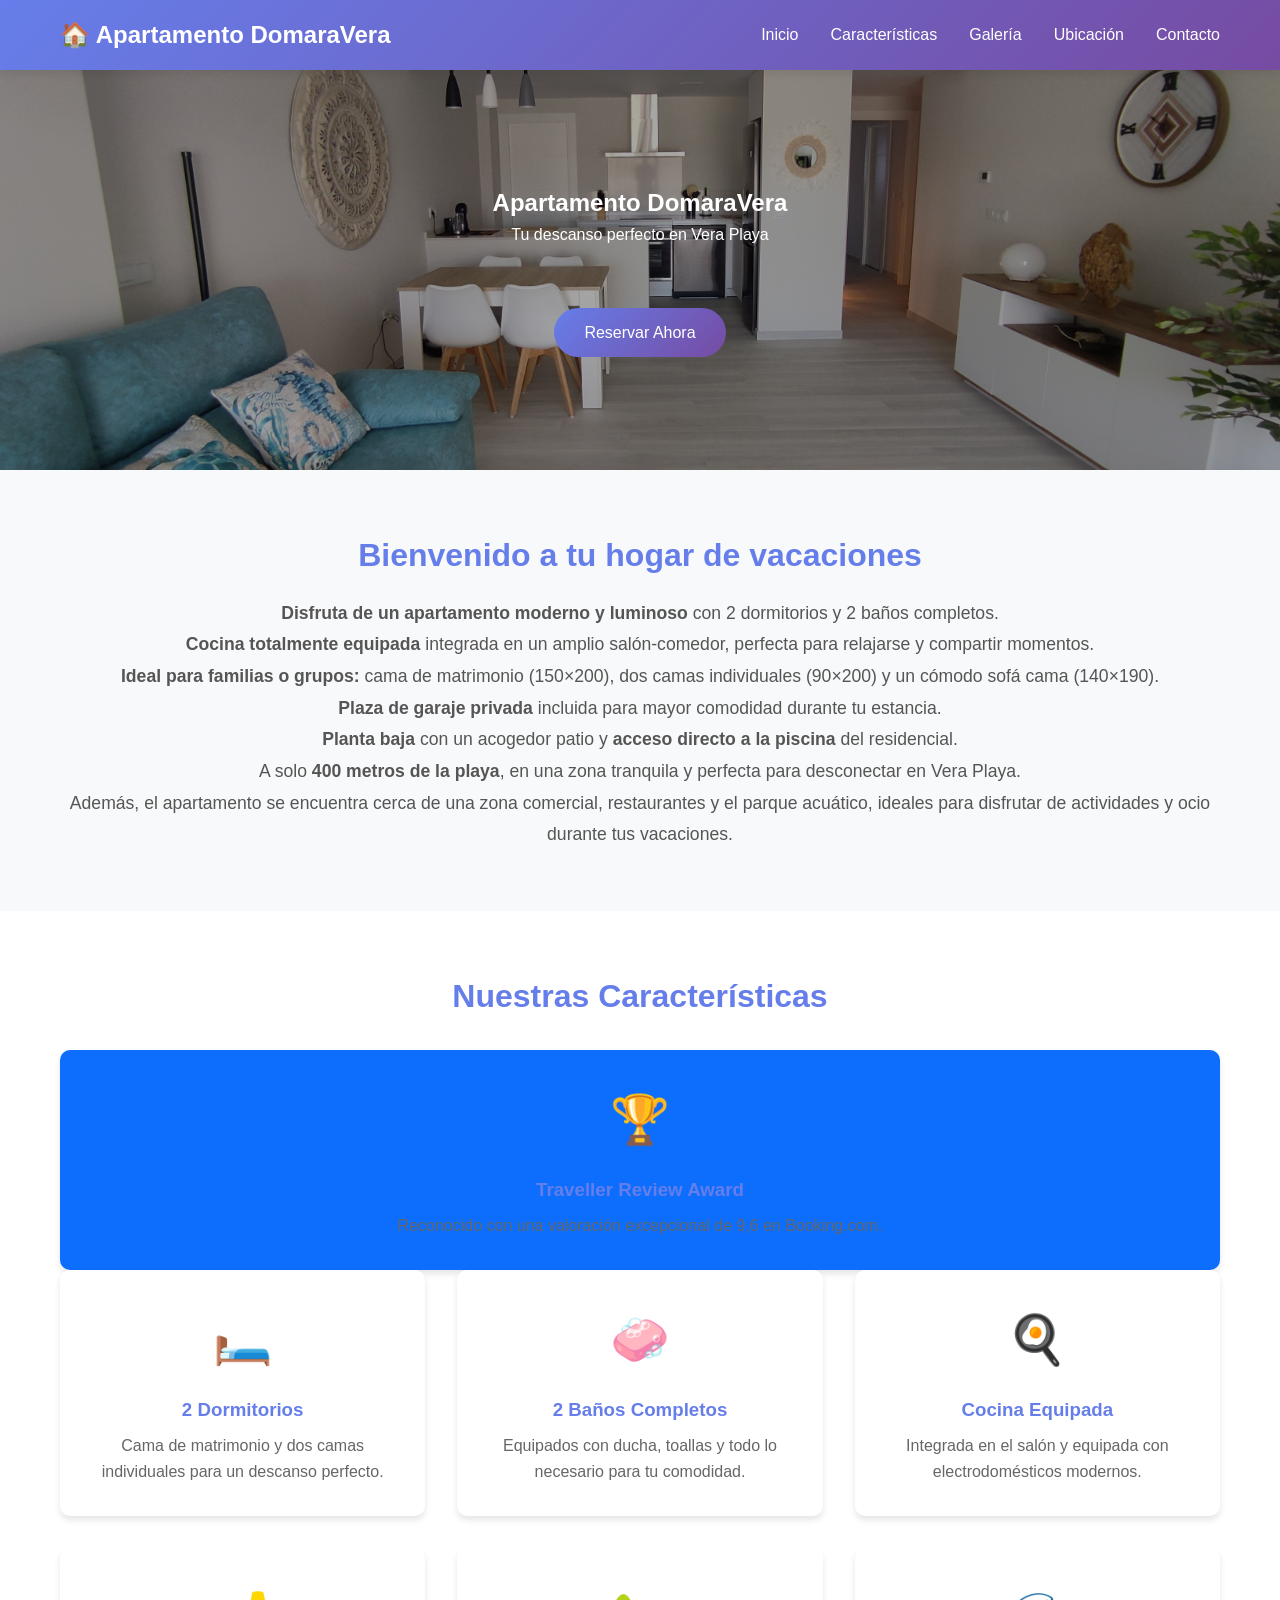
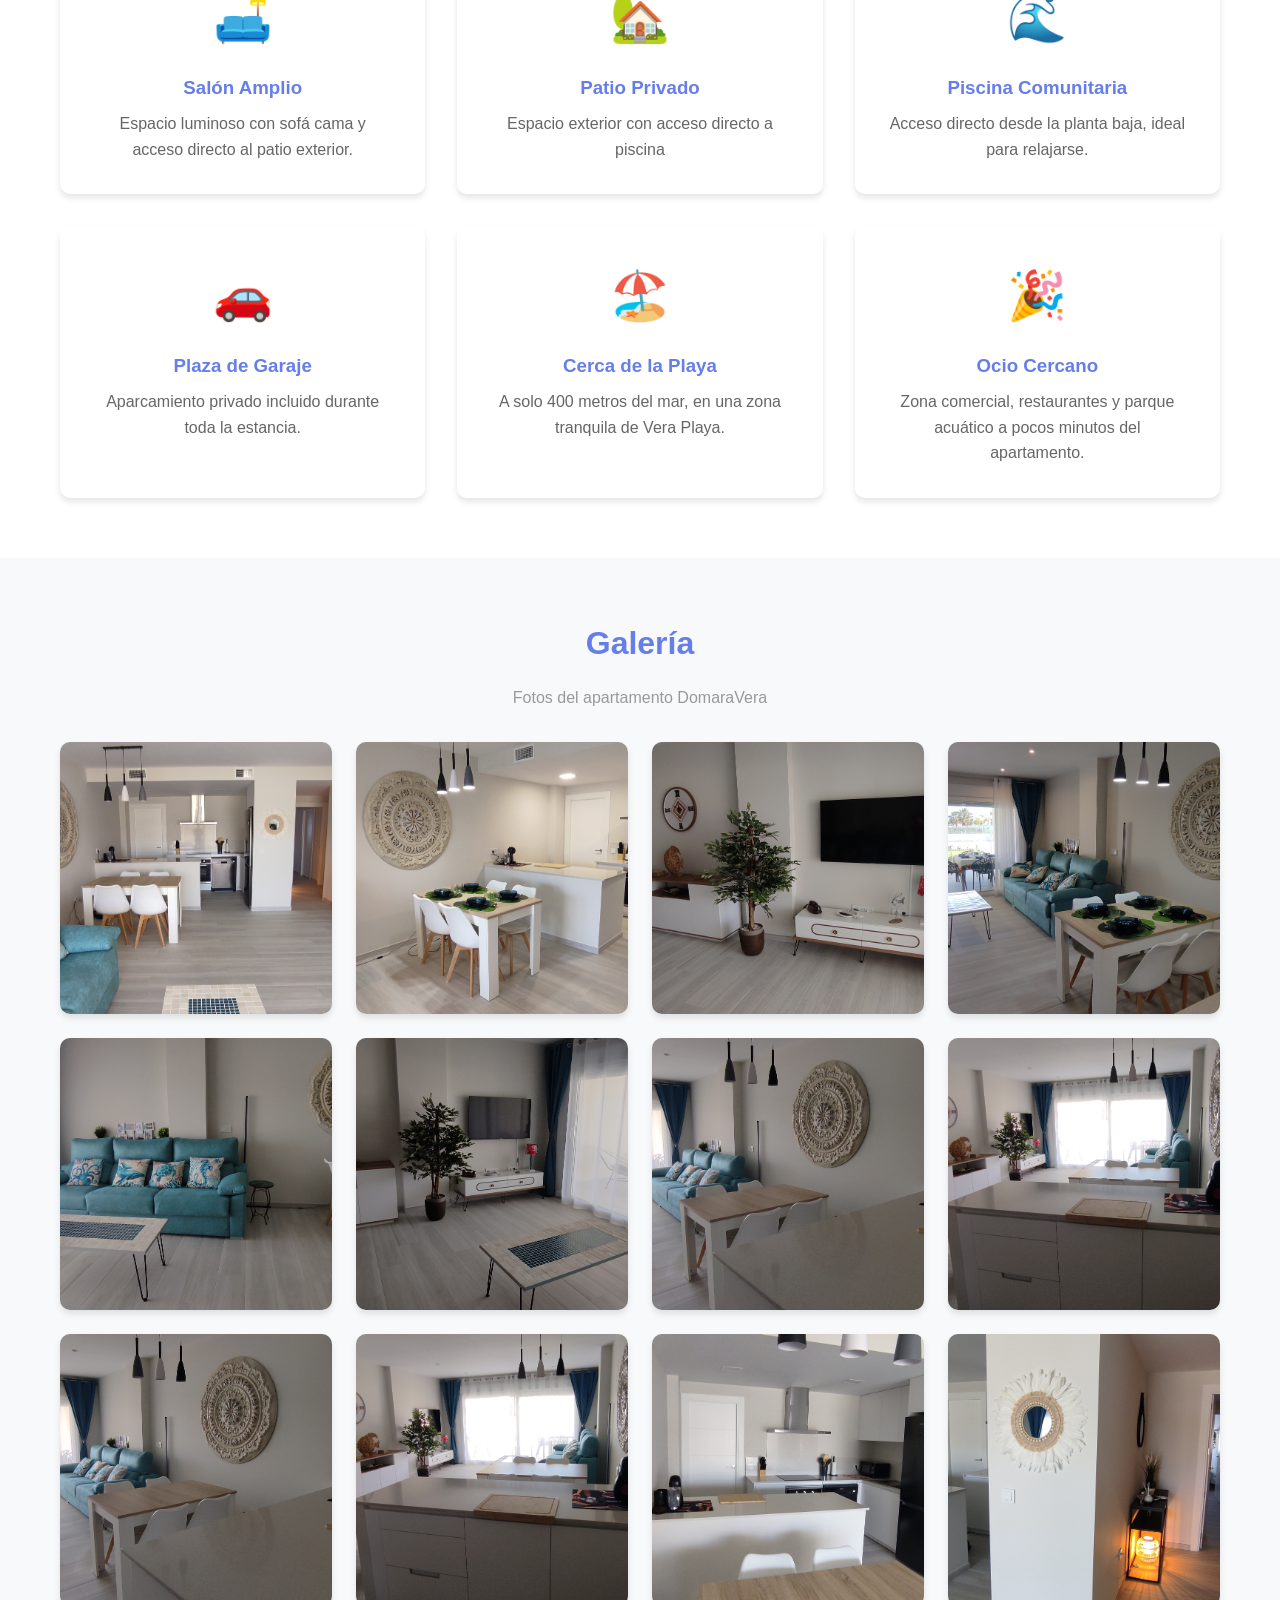
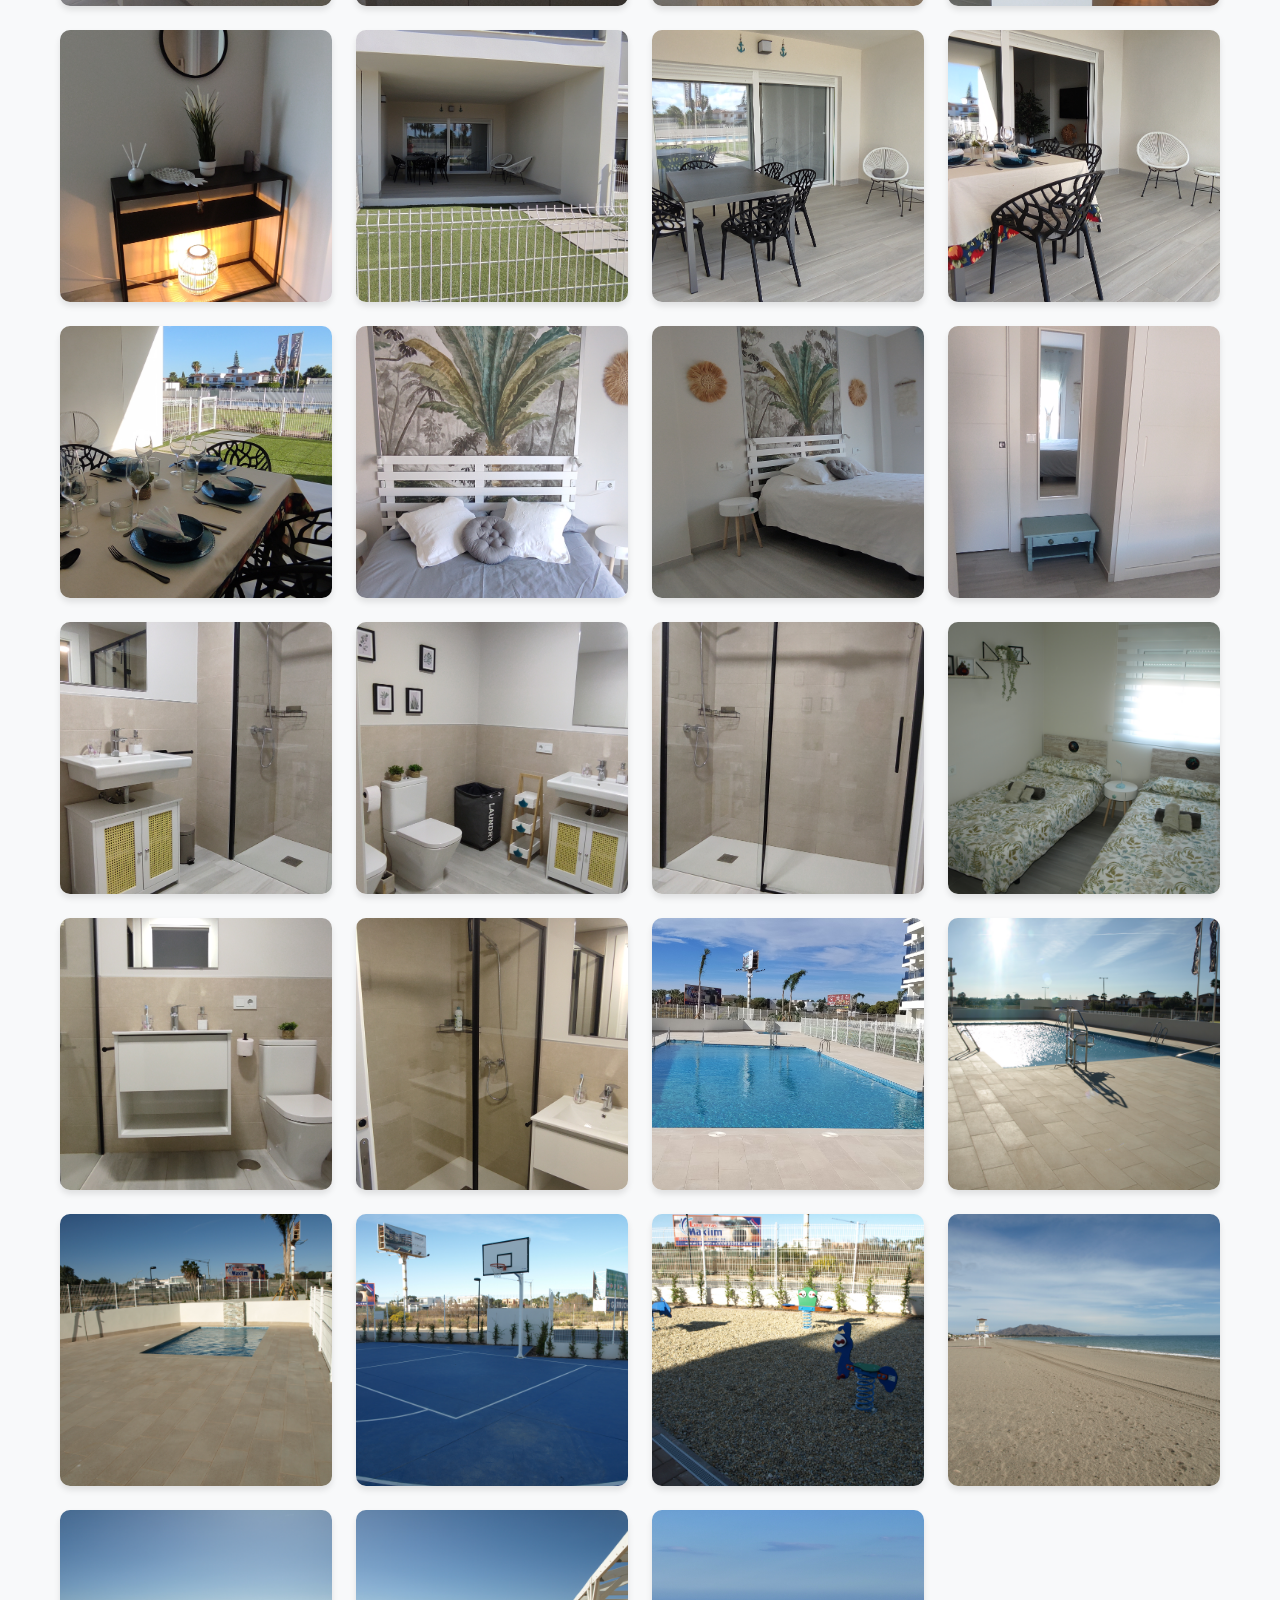
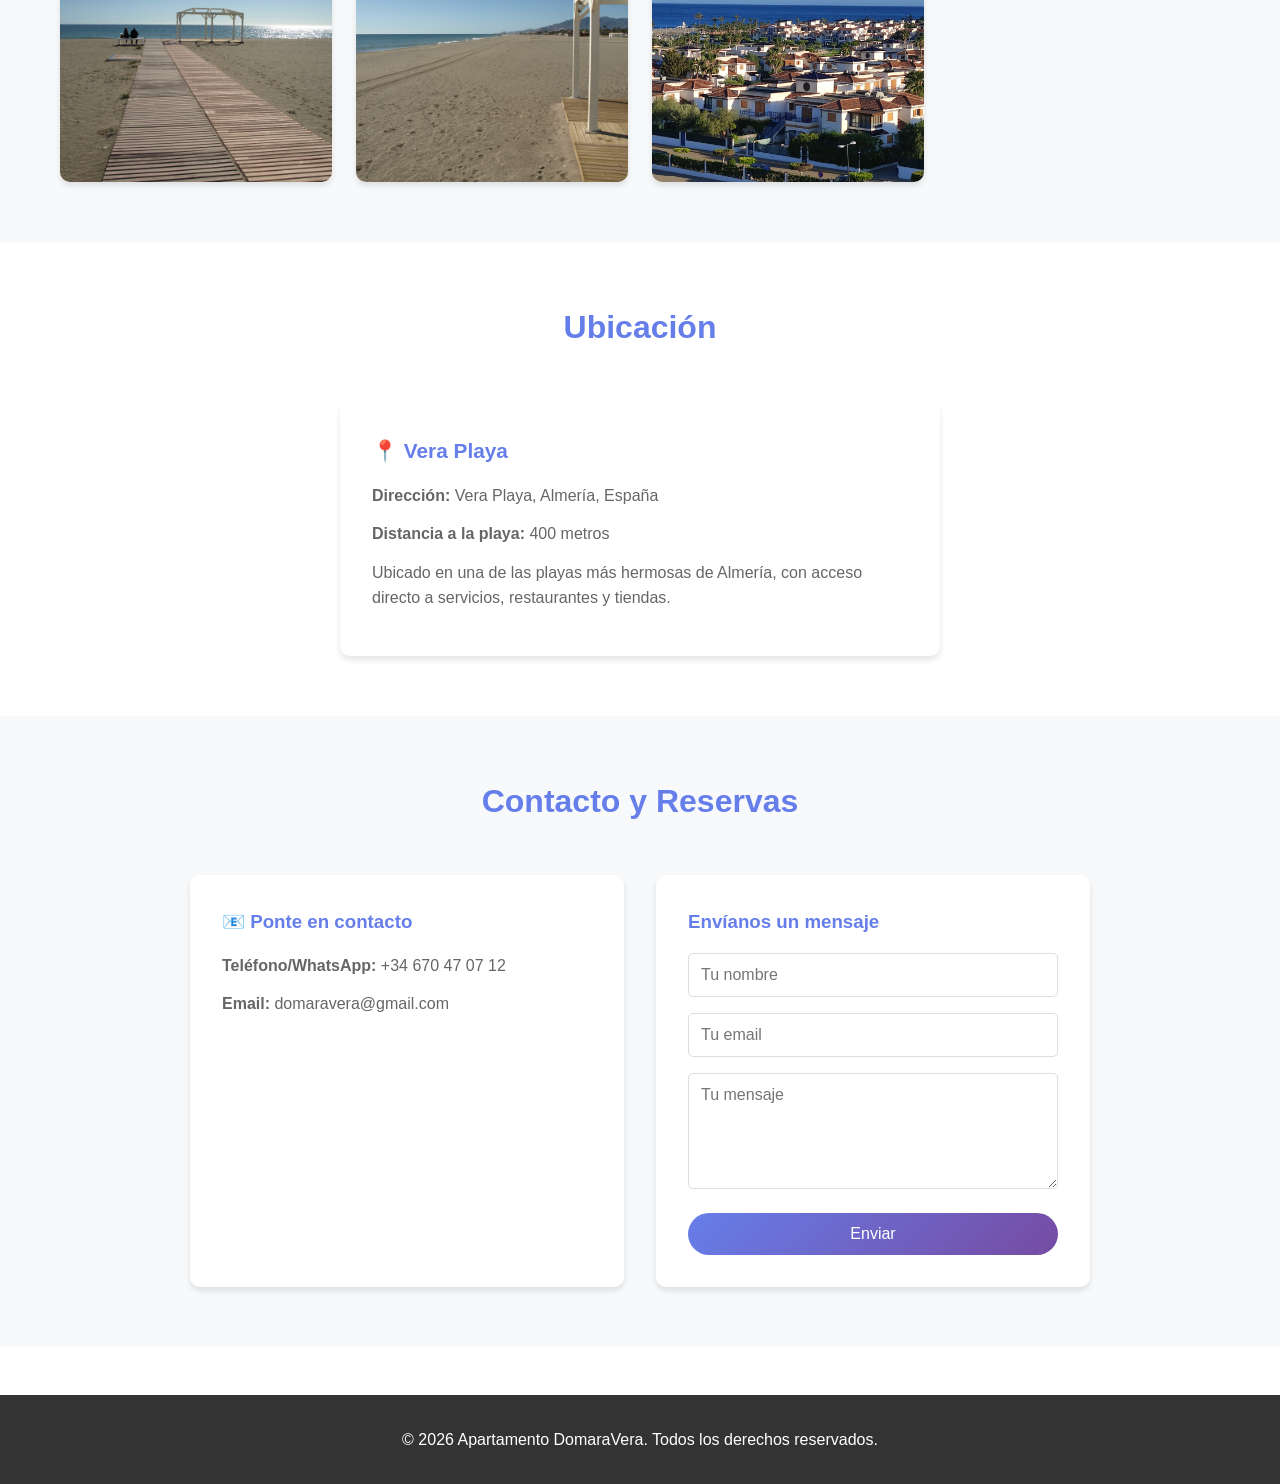
==== commit 83c8345d: "Update index.html" ====
--- a/index.html
+++ b/index.html
@@ -64,10 +64,10 @@
         <div class="container">
             <h2>Nuestras Características</h2>
             
-            <div class="feature-card award-card">
+           <div class="feature-card award-card">
                 <div class="feature-icon">🏆</div>
                 <h3>Traveller Review Award</h3>
-                <p>Reconocido con una valoración excepcional de 9,6 en Booking.com</p>
+                <p>Reconocido con una valoración excepcional de 9,6 en Booking.com.</p>
             </div>
 
             <div class="features-grid">
--- a/styles.css
+++ b/styles.css
@@ -546,14 +546,8 @@
     margin: 40px 0;
 }
 
-.cartulina-award {
-    width: 350px;
-    height: 500px;
+.award-card {
     background-color: #0d6efd; /* azul estilo Domaravera */
-    border-radius: 10px;
-    padding: 2rem;
-    text-align: center;
-    box-shadow: 0 4px 6px rgba(0,0,0,0.1);
-    margin: 0 auto;
-    margin-top: 40px; /* SUBE la cartulina para que no se monte */
-}
+    color: white; /* texto blanco para contraste */
+    margin-top: -20px; /* súbela para que no se monte con las inferiores */
+}
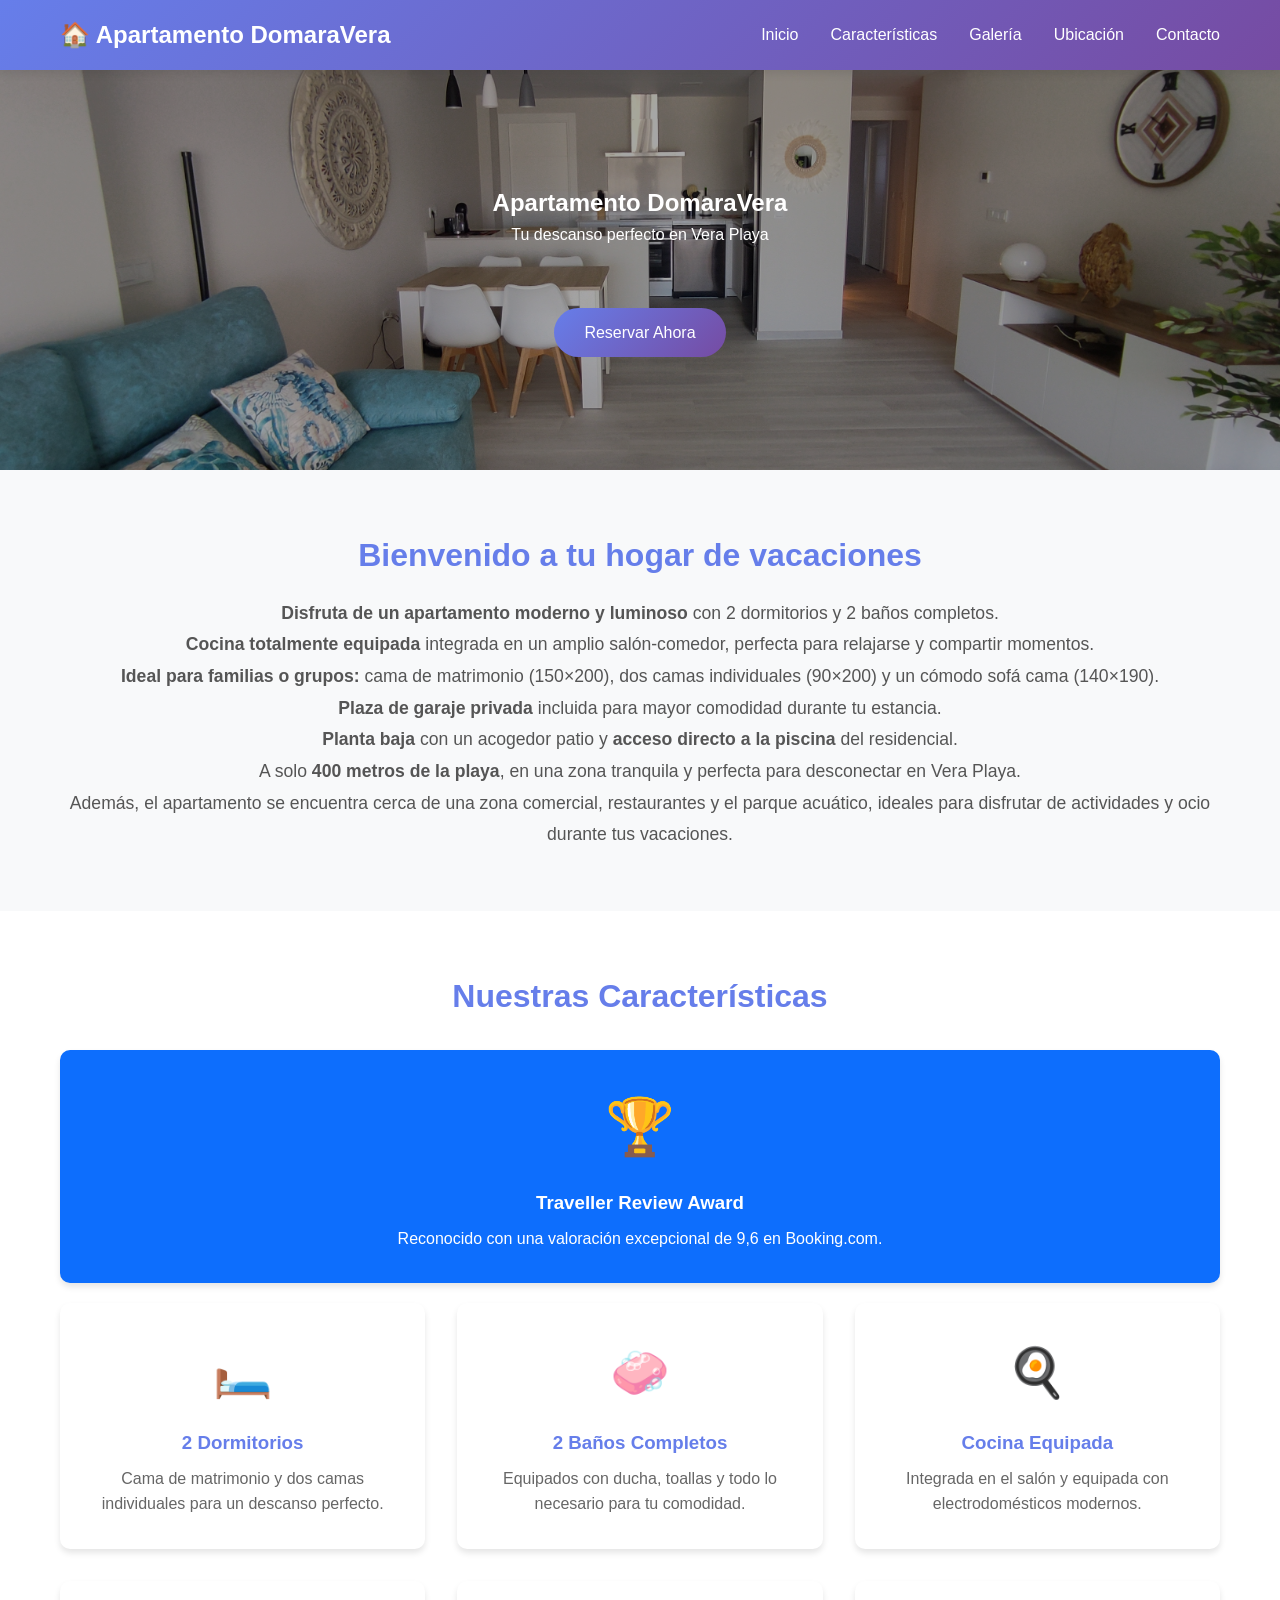
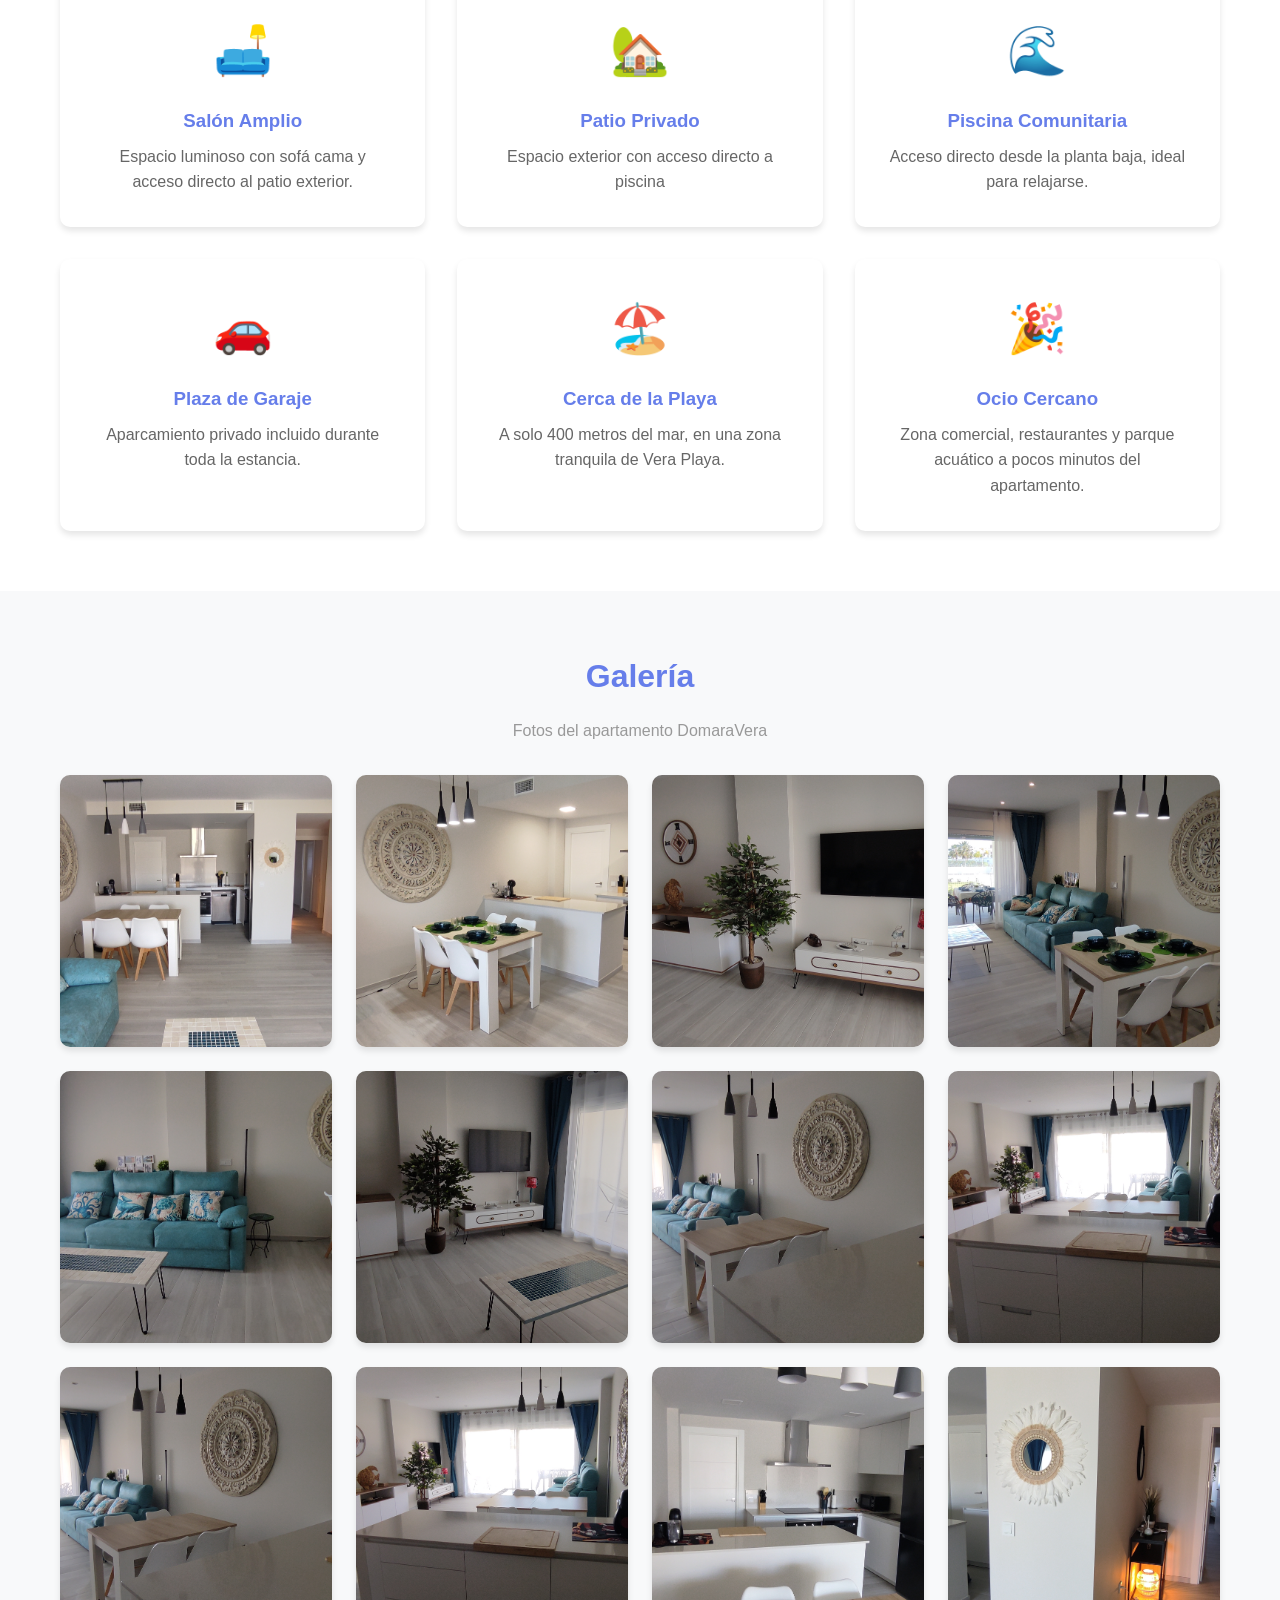
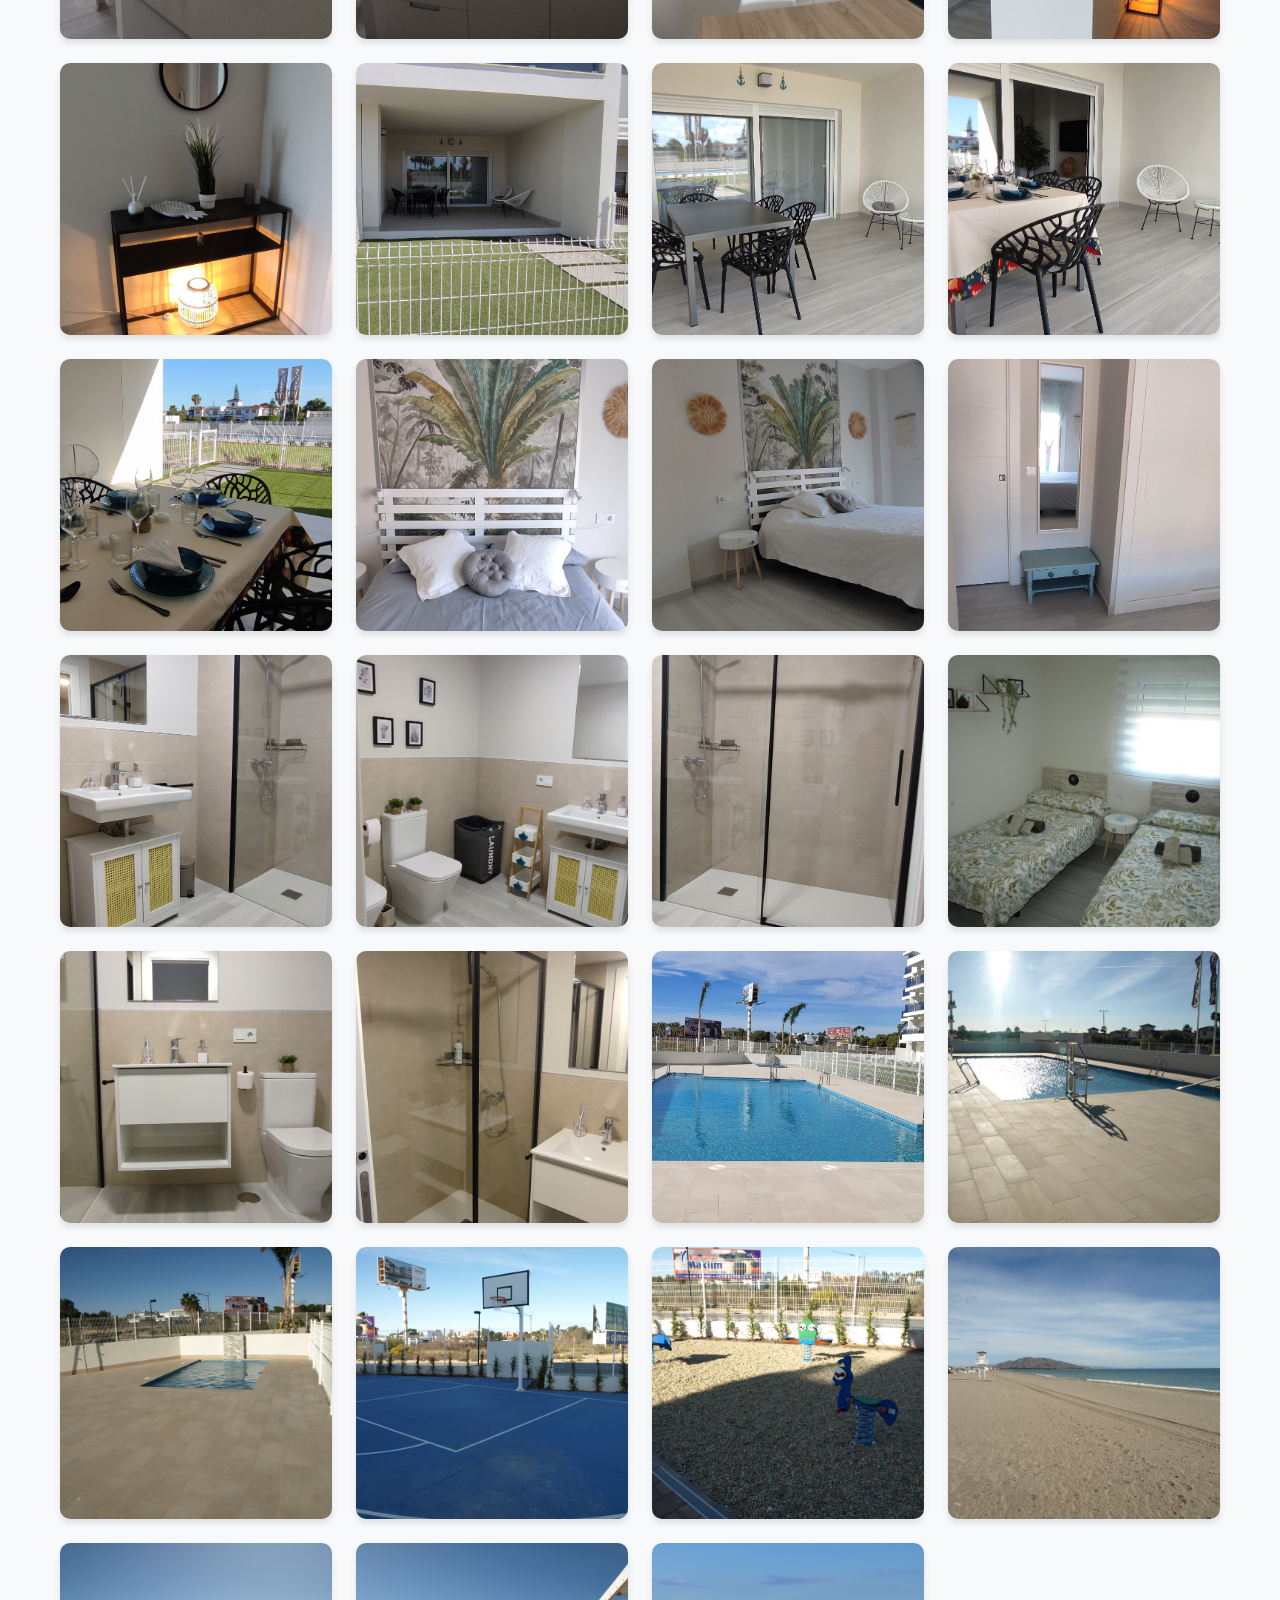
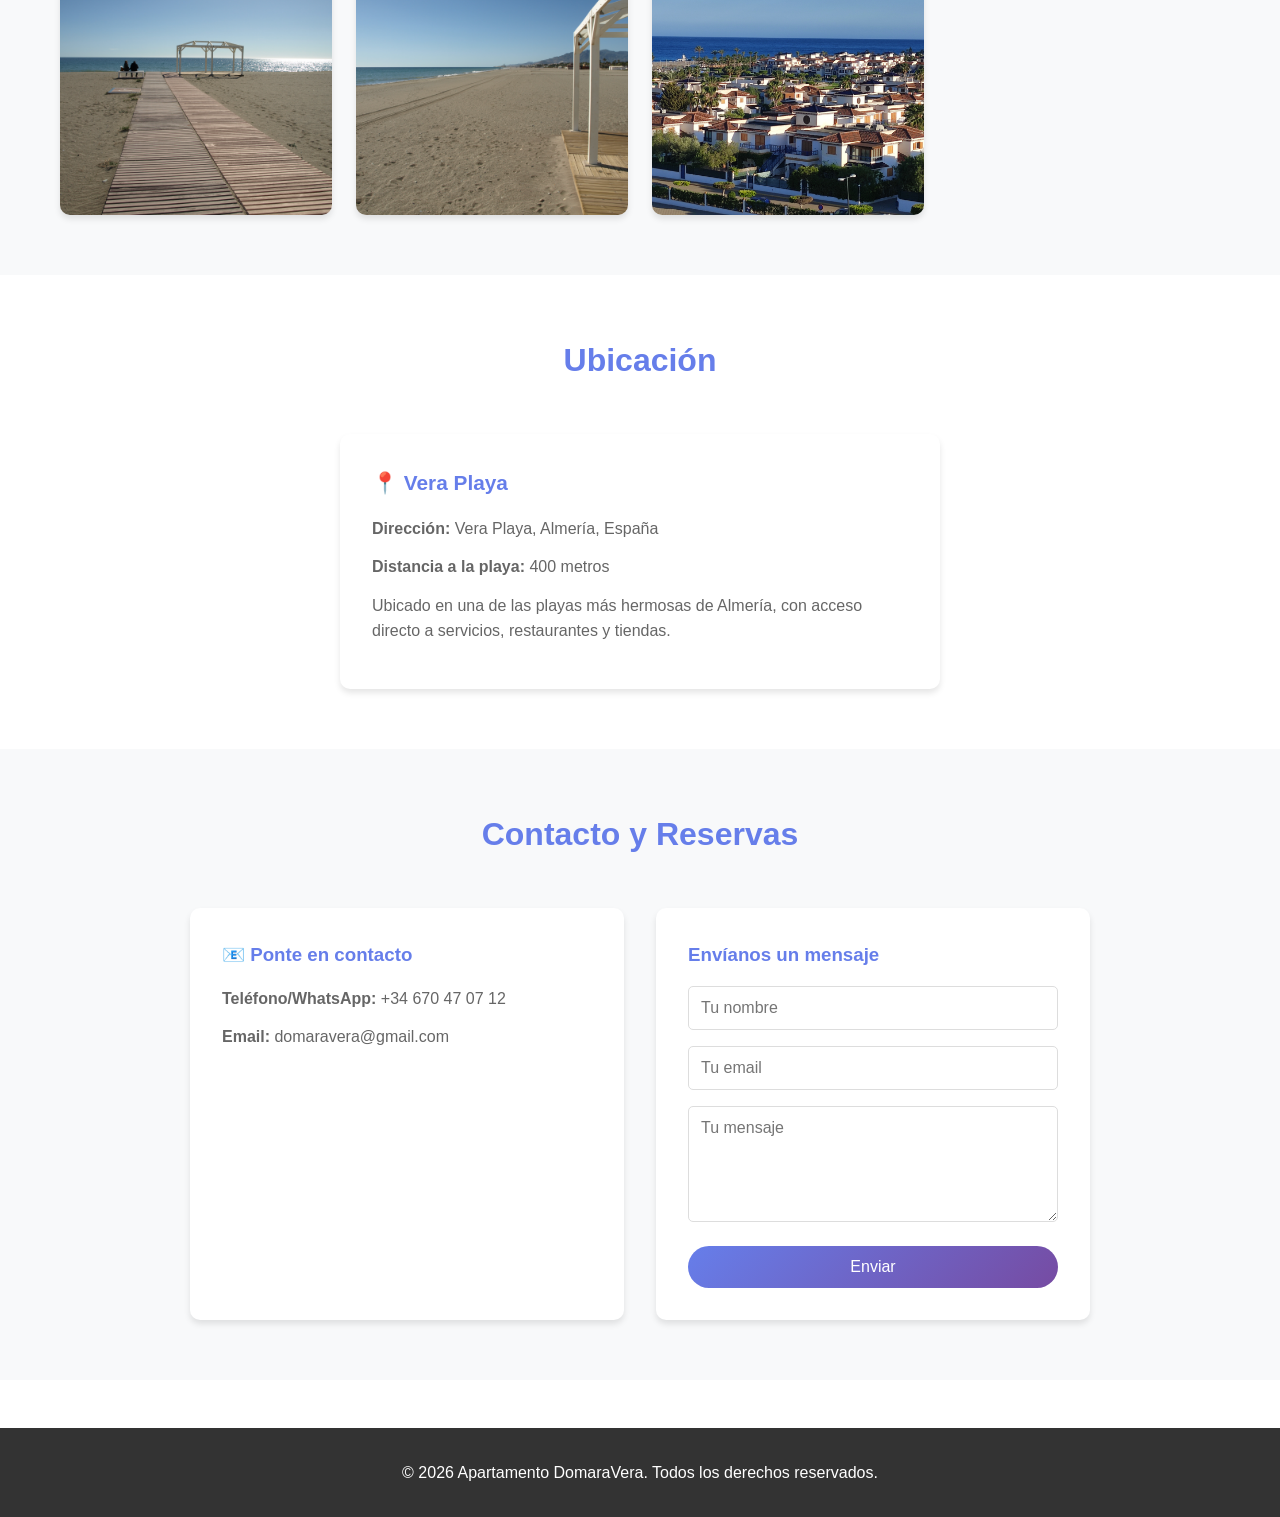
==== commit a476a93d: "Add feature card for 2 bedrooms" ====
--- a/index.html
+++ b/index.html
@@ -69,6 +69,7 @@
                 <h3>Traveller Review Award</h3>
                 <p>Reconocido con una valoración excepcional de 9,6 en Booking.com.</p>
             </div>
+
 
             <div class="features-grid">
                 <div class="feature-card">
--- a/styles.css
+++ b/styles.css
@@ -546,8 +546,26 @@
     margin: 40px 0;
 }
 
+/* Cartulina azul del award */
 .award-card {
-    background-color: #0d6efd; /* azul estilo Domaravera */
-    color: white; /* texto blanco para contraste */
-    margin-top: -20px; /* súbela para que no se monte con las inferiores */
-}
+    background-color: #0d6efd; /* azul */
+    color: white; /* texto blanco */
+    border-radius: 10px;
+    transform: translateY(-20px); /* súbela un poco */
+}
+
+/* Icono blanco y grande */
+.award-card .feature-icon {
+    color: white;
+    font-size: 3.5rem;
+}
+
+/* Título blanco */
+.award-card h3 {
+    color: white;
+}
+
+/* Párrafo blanco */
+.award-card p {
+    color: white;
+}
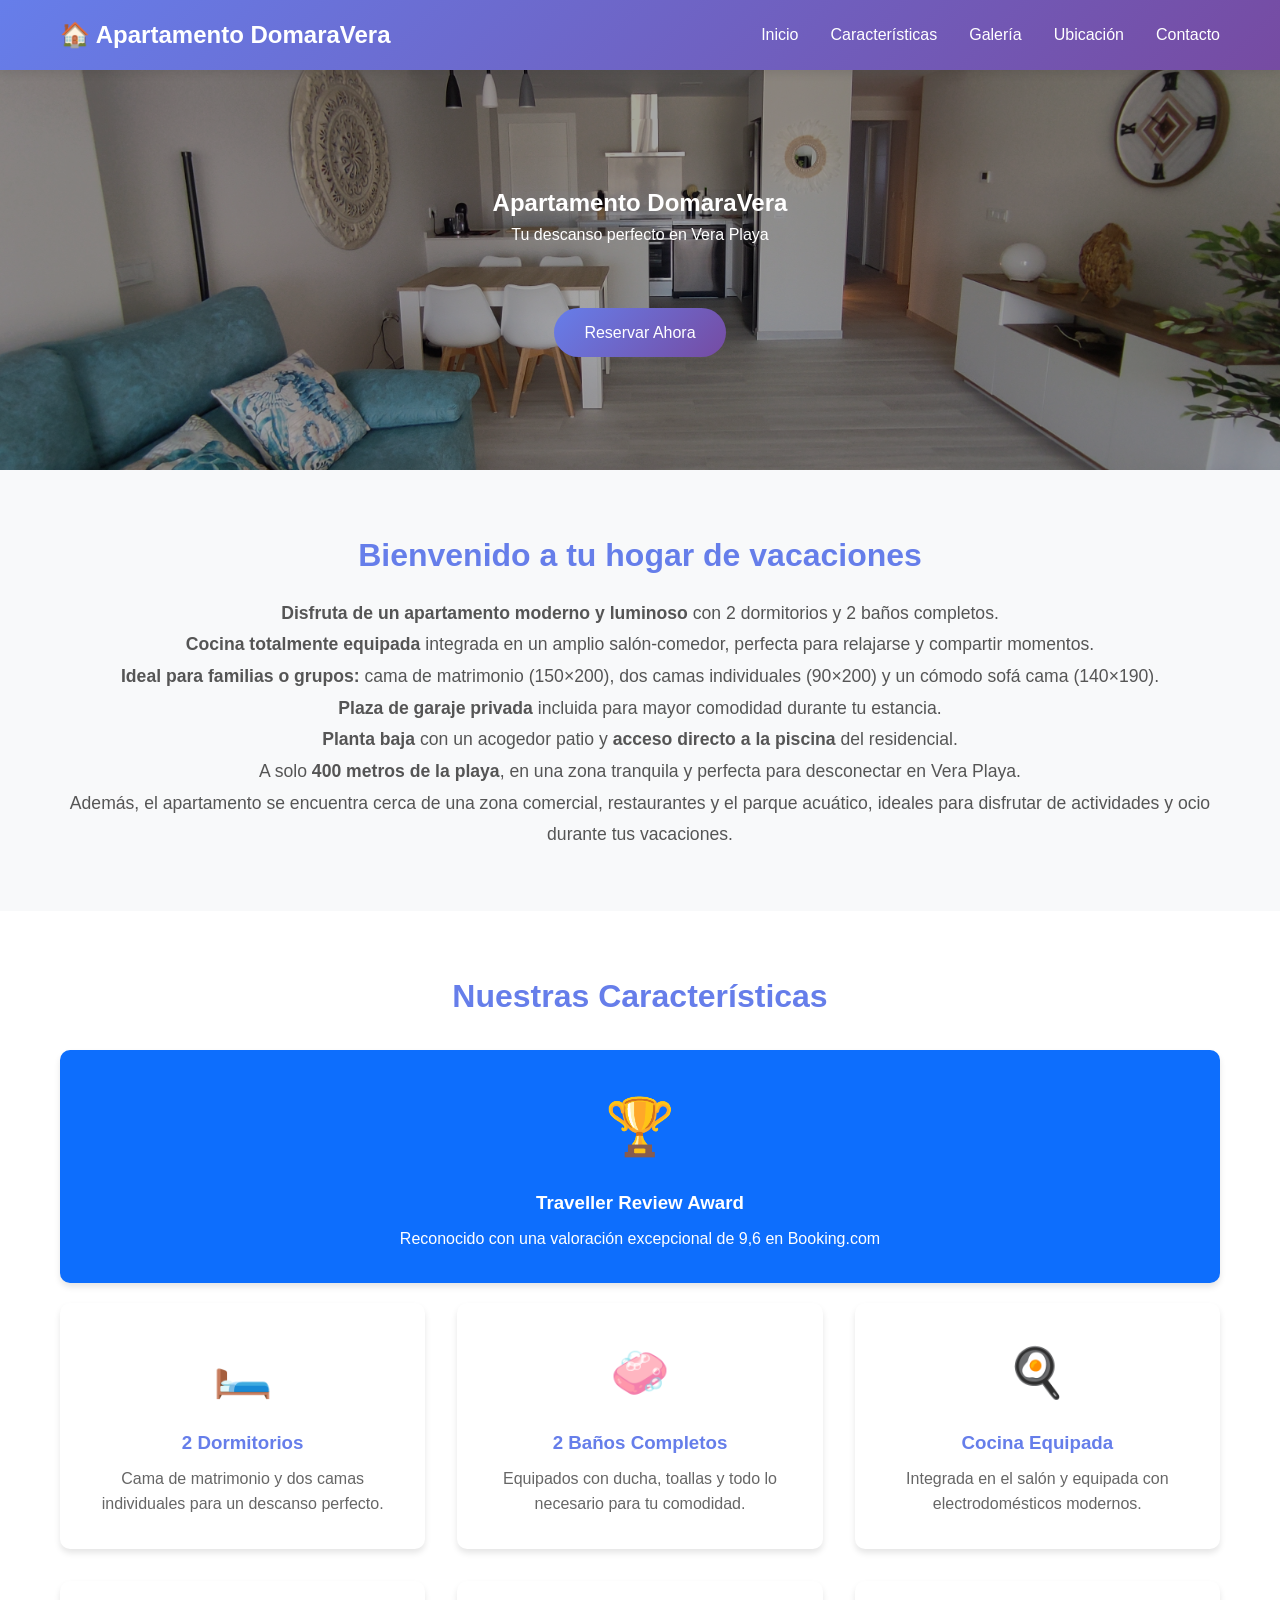
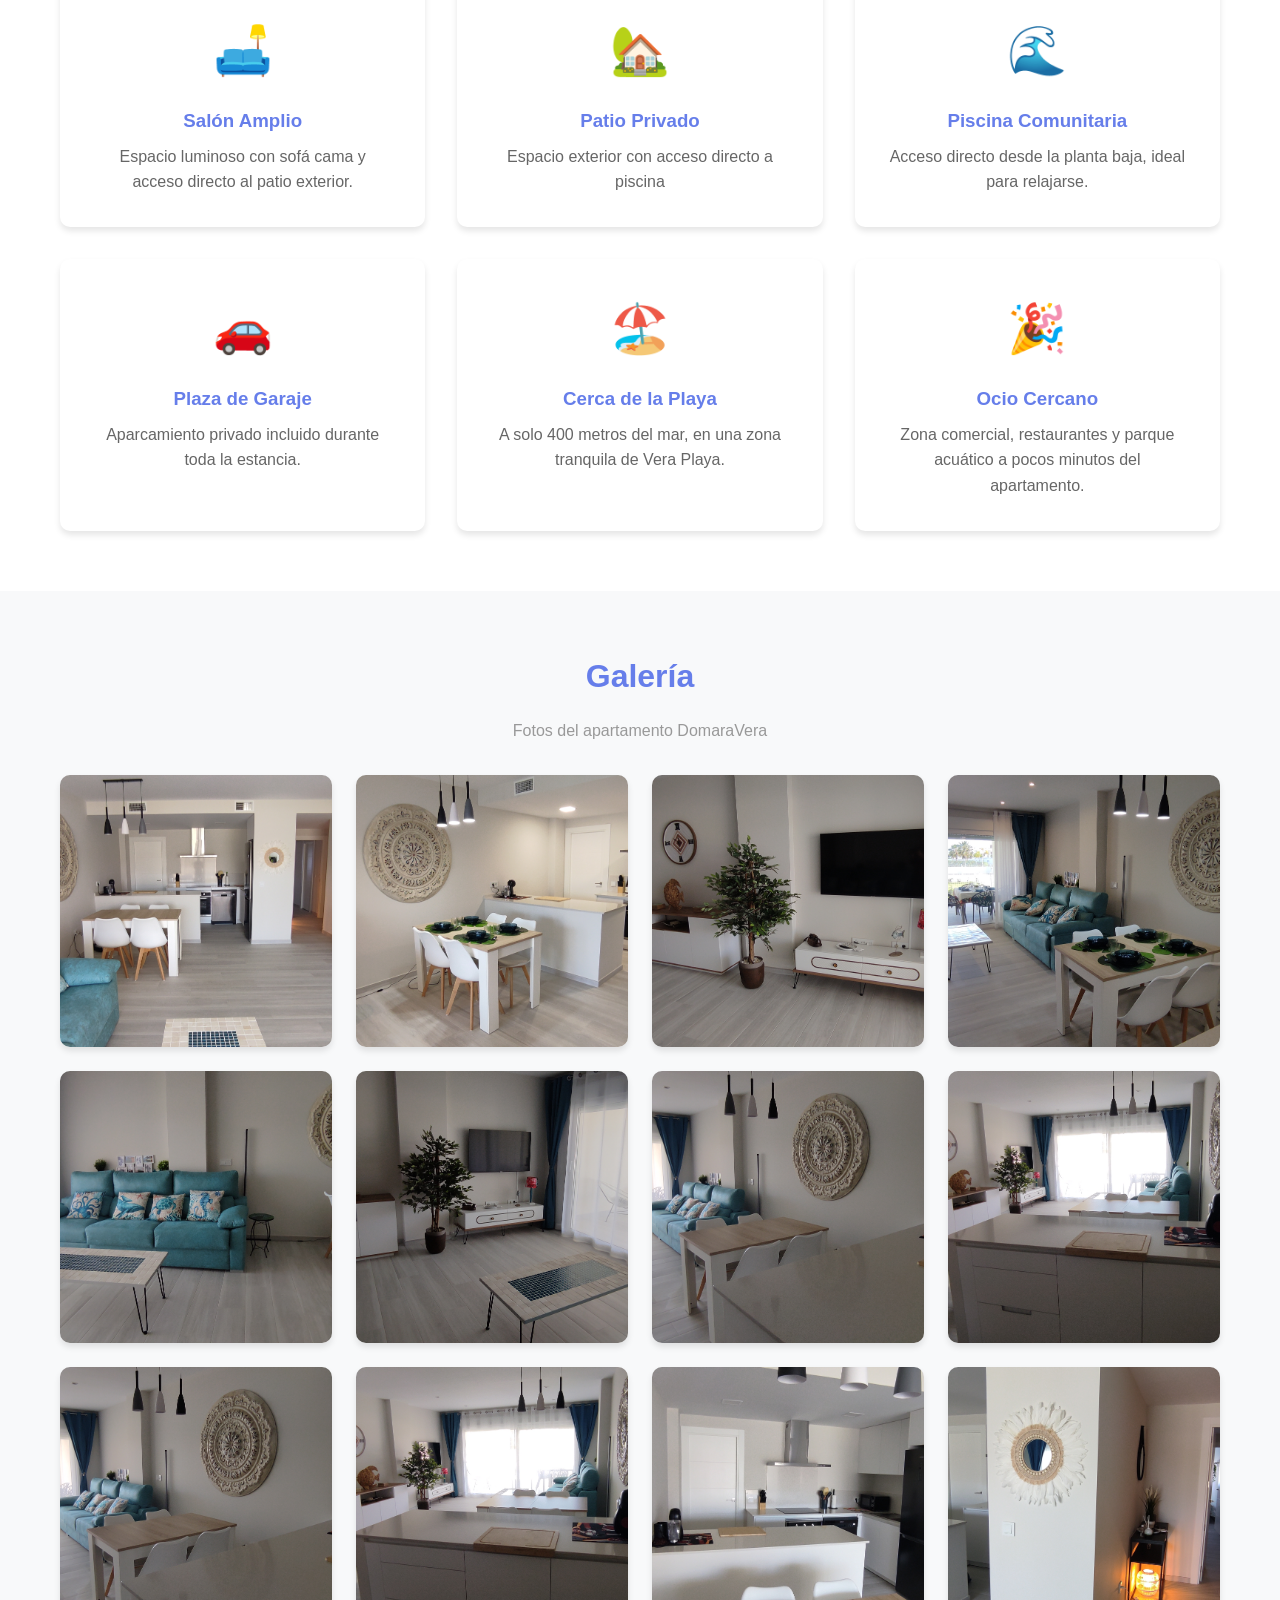
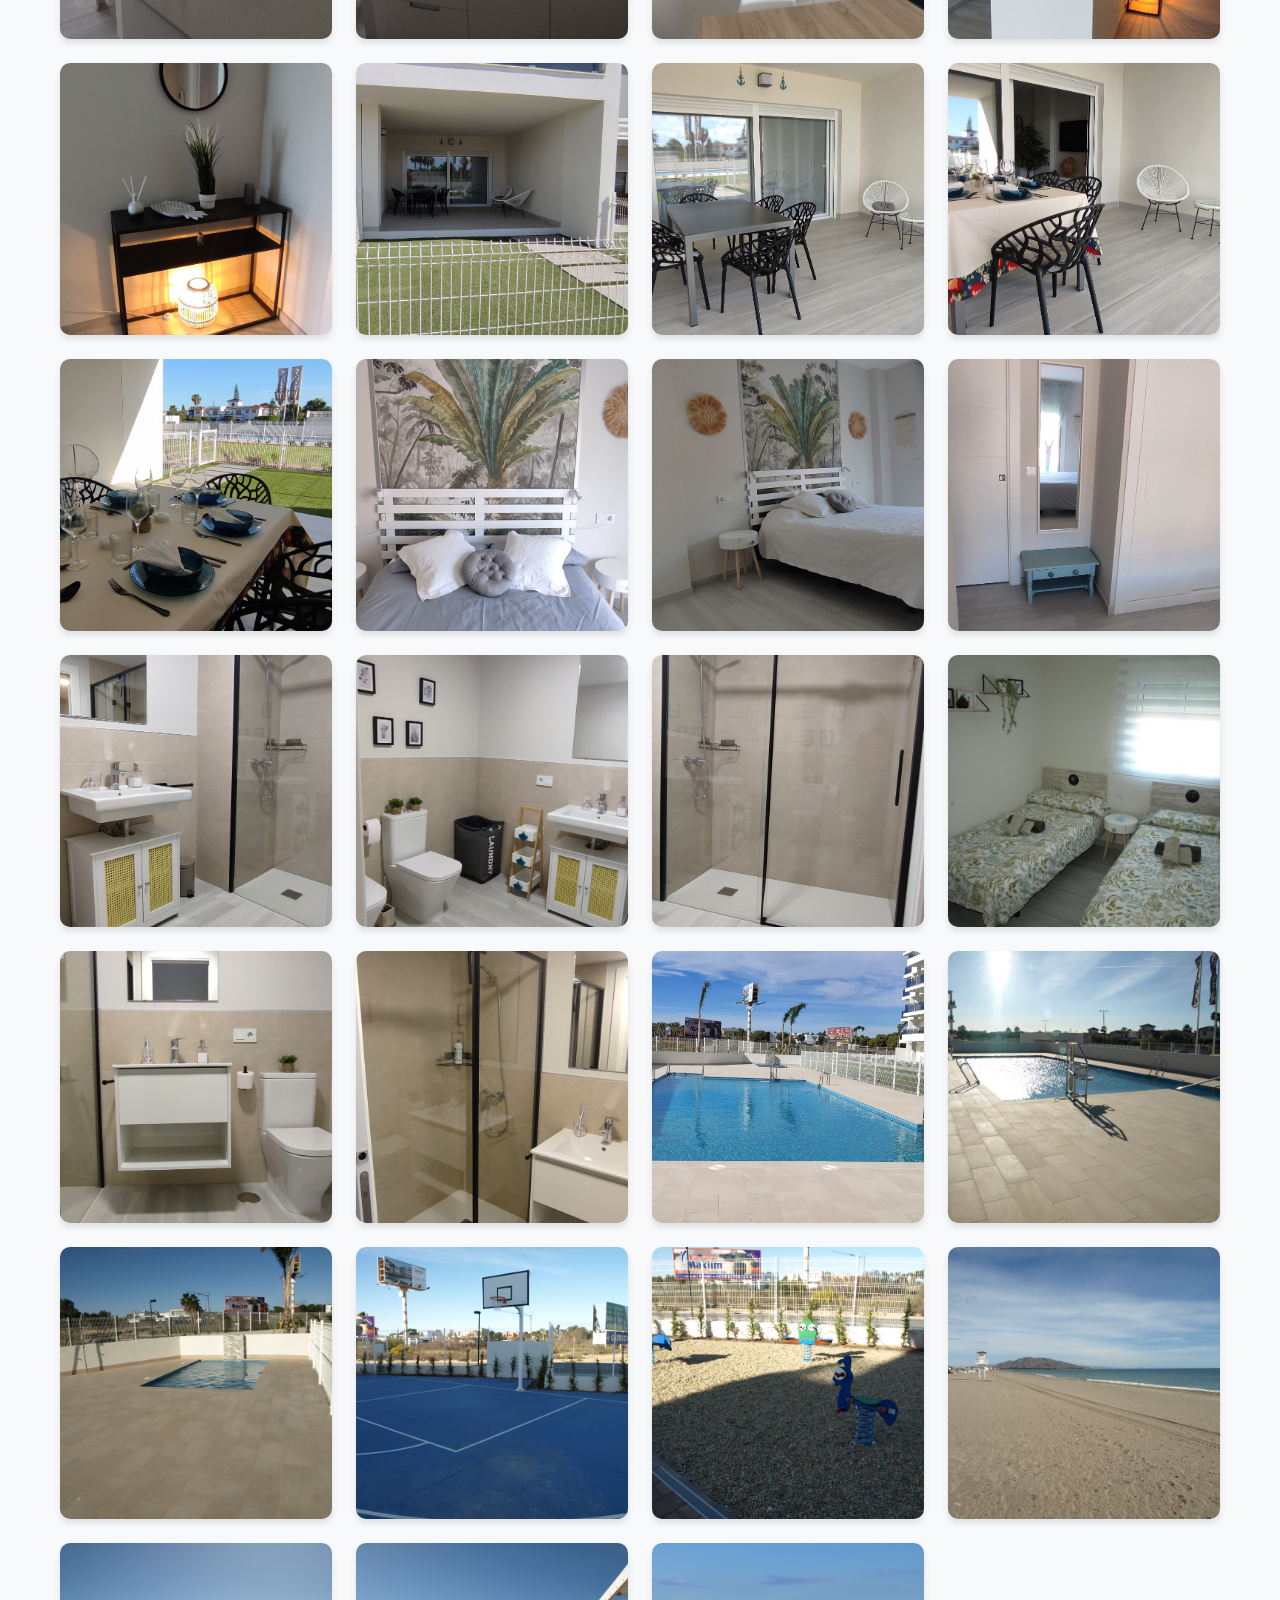
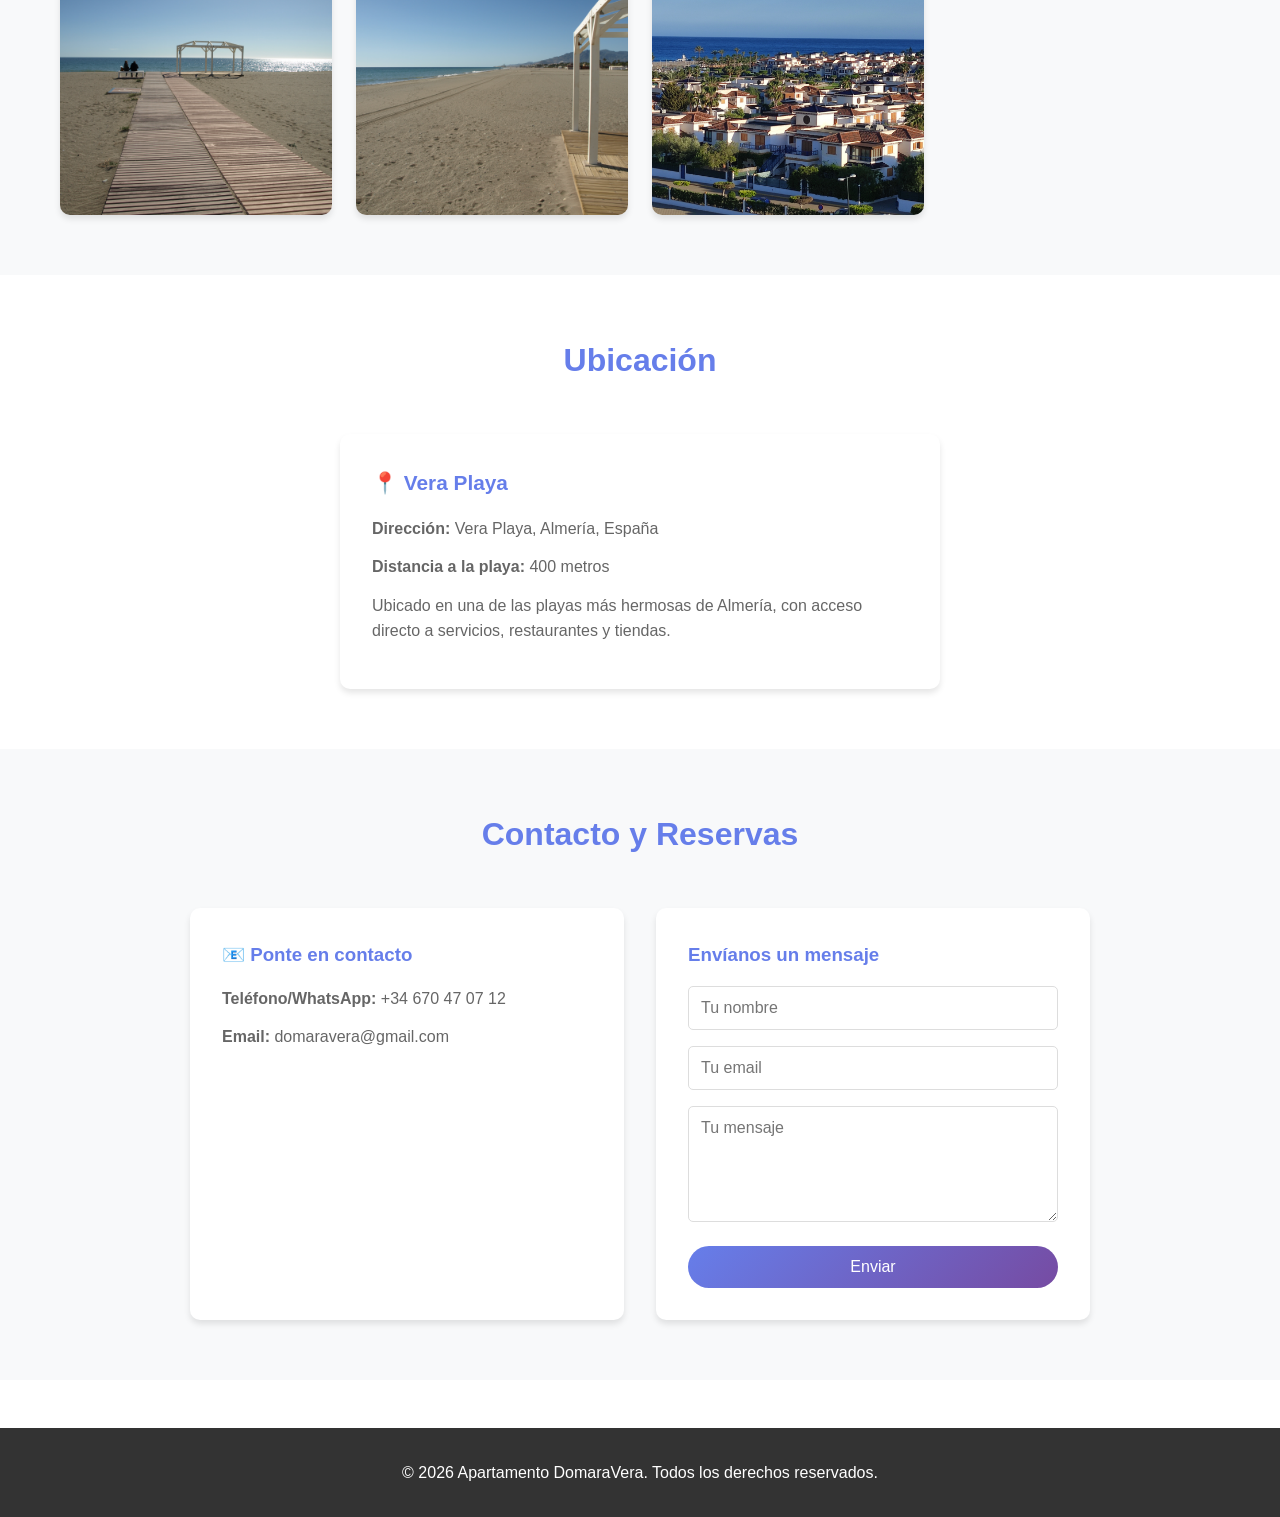
==== commit e0532ede: "Fix punctuation in award description" ====
--- a/index.html
+++ b/index.html
@@ -67,7 +67,7 @@
            <div class="feature-card award-card">
                 <div class="feature-icon">🏆</div>
                 <h3>Traveller Review Award</h3>
-                <p>Reconocido con una valoración excepcional de 9,6 en Booking.com.</p>
+                <p>Reconocido con una valoración excepcional de 9,6 en Booking.com</p>
             </div>
 
 
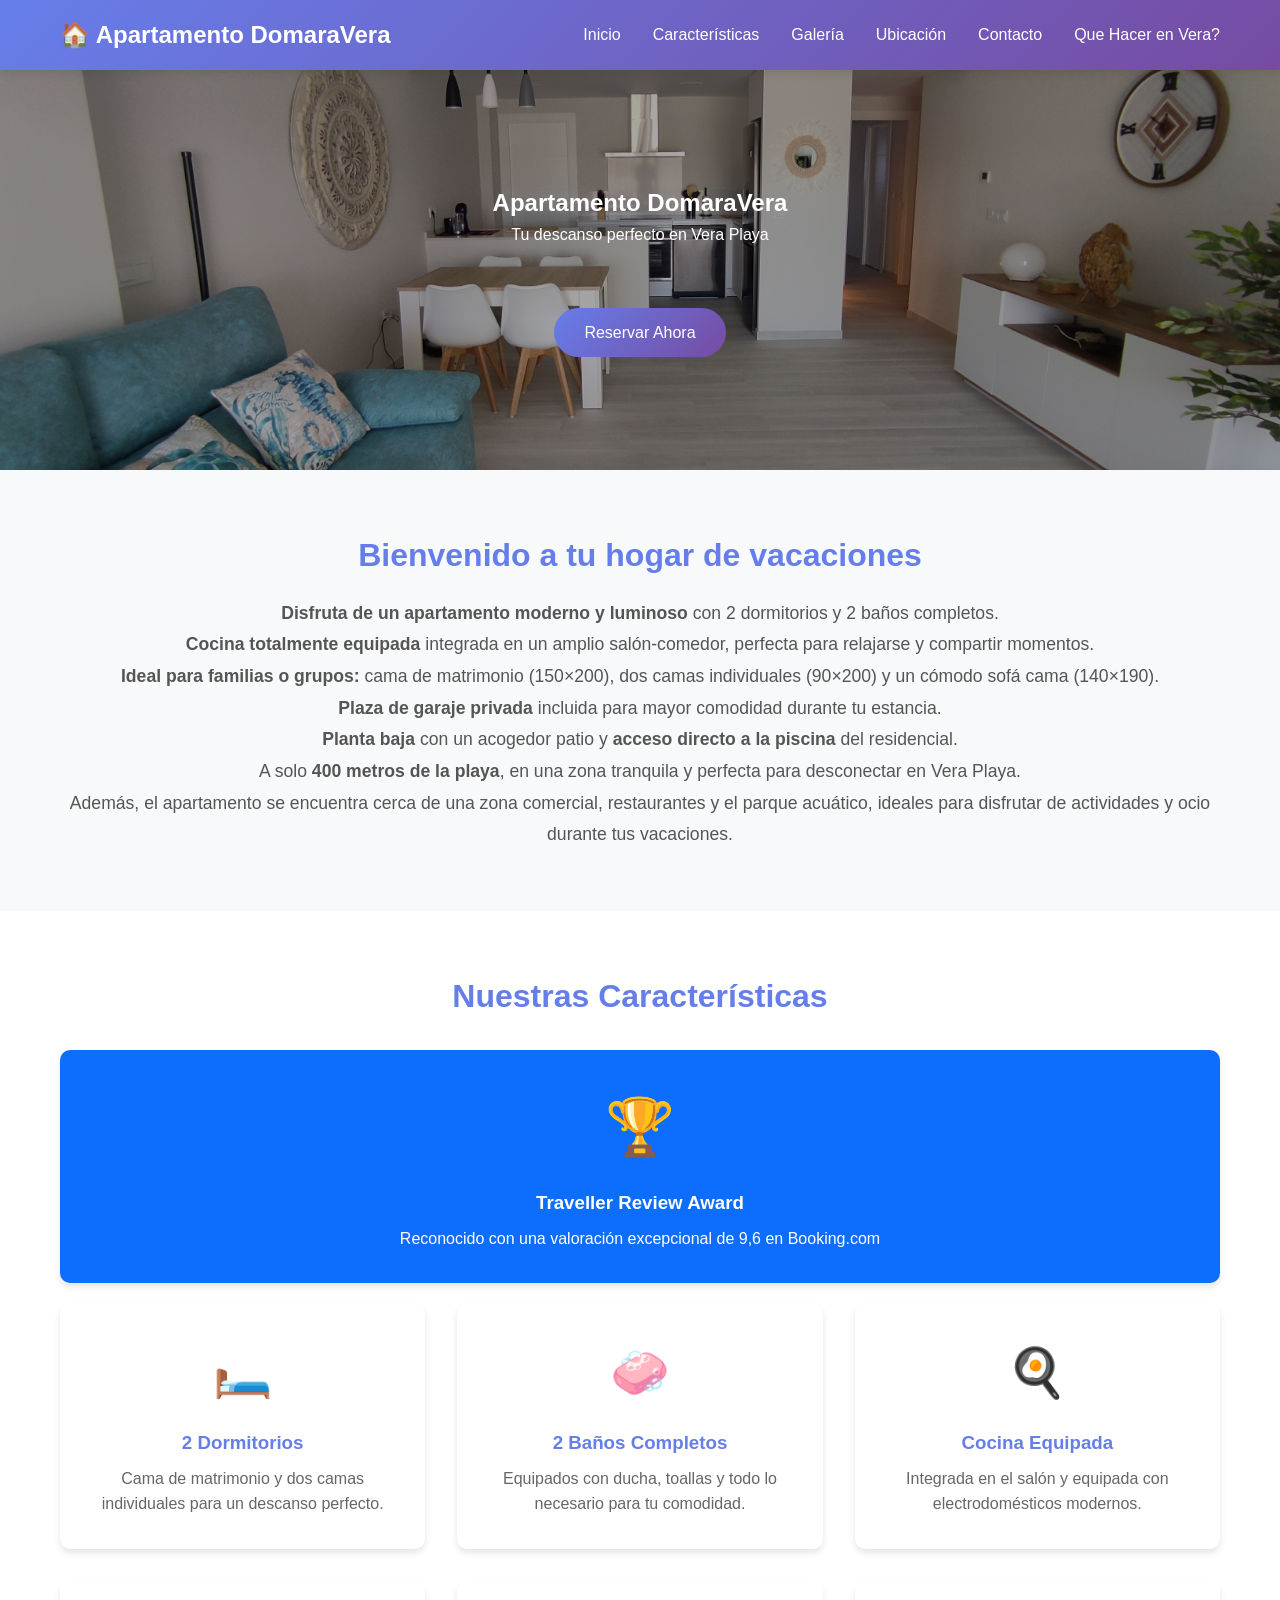
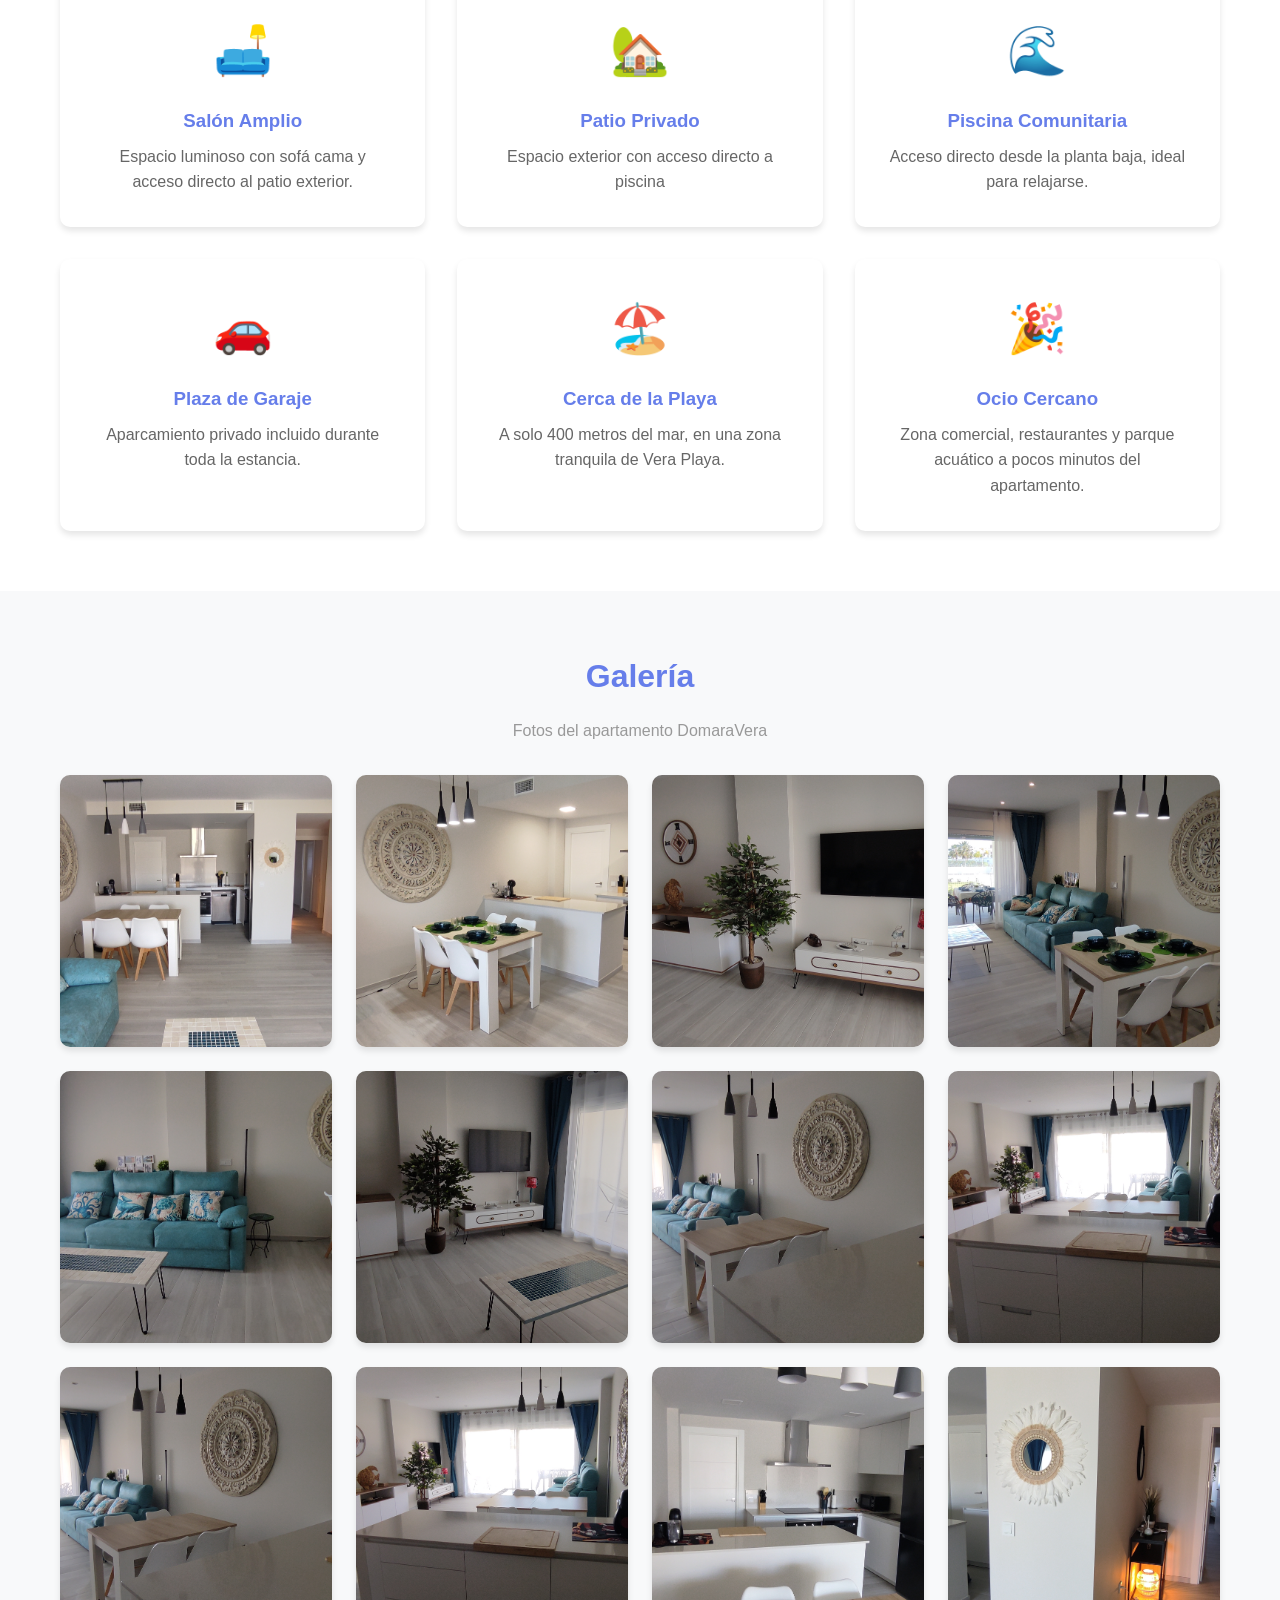
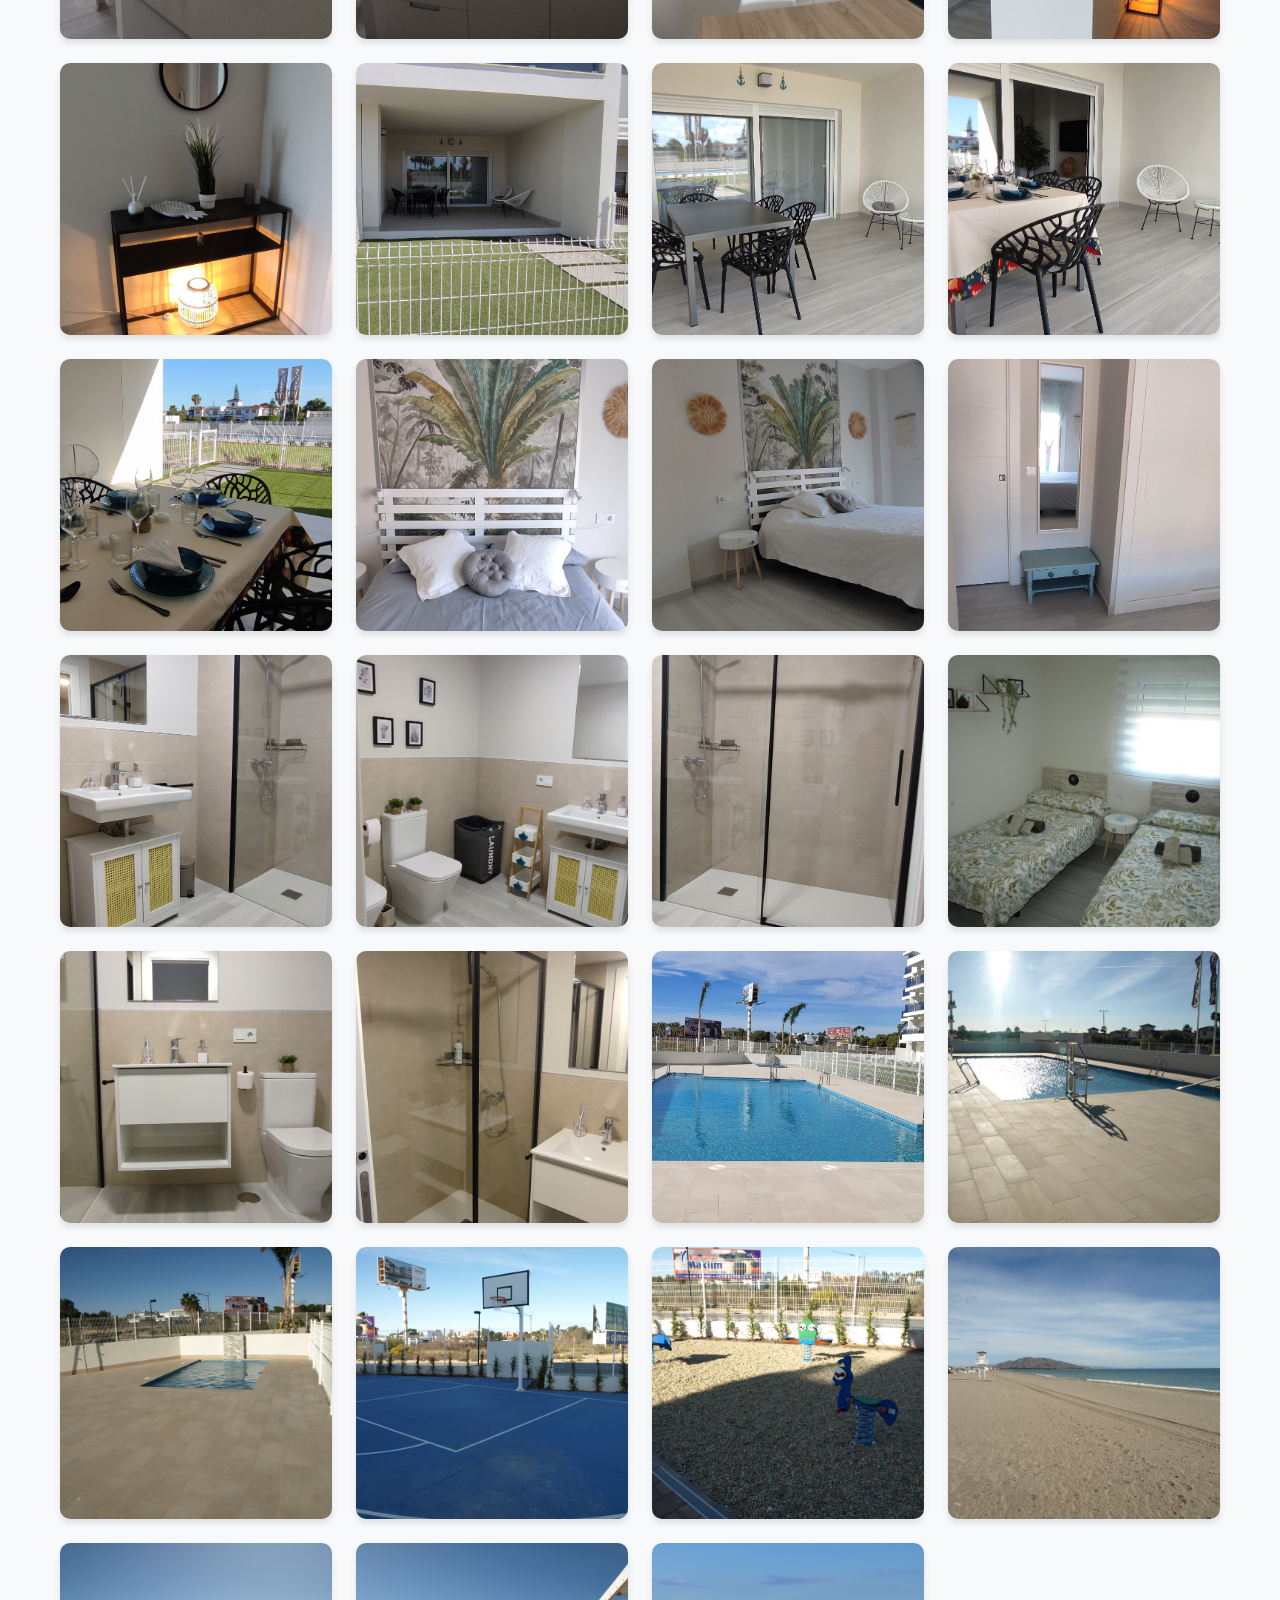
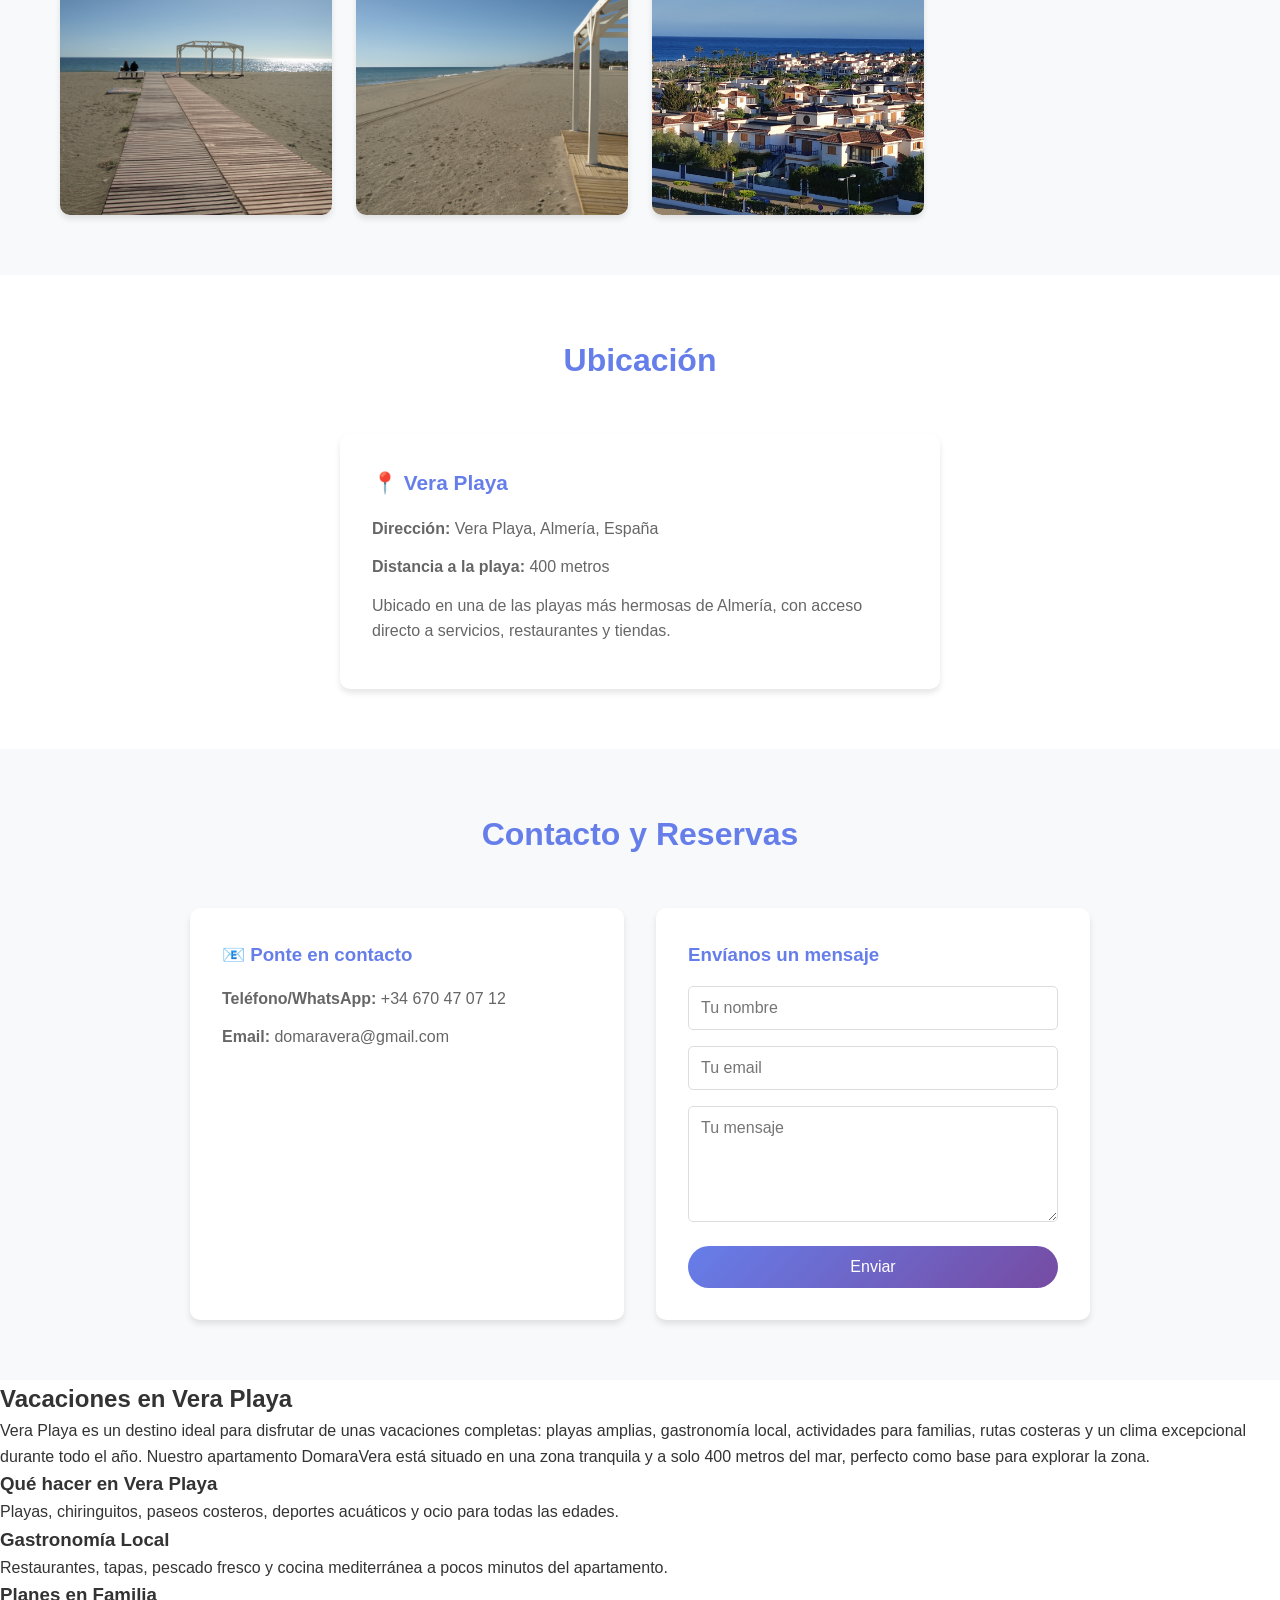
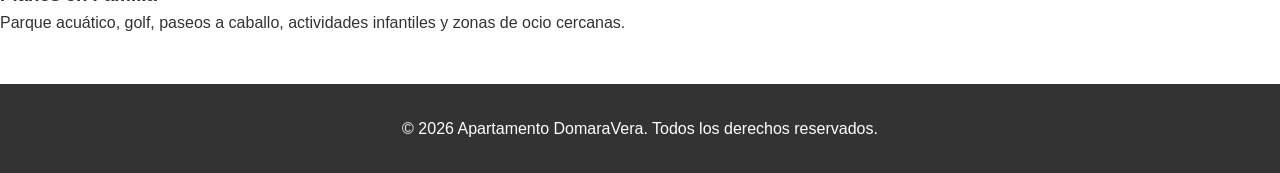
==== commit 7015dca9: "Update index.html" ====
--- a/index.html
+++ b/index.html
@@ -17,6 +17,8 @@
                 <li><a href="#galeria">Galería</a></li>
                 <li><a href="#ubicacion">Ubicación</a></li>
                 <li><a href="#contacto">Contacto</a></li>
+                <li><a href="#vacaciones">Que Hacer en Vera?</a></li>
+
             </ul>
         </div>
     </nav>
@@ -197,6 +199,38 @@
         </div>
     </section>
 
+<section id="vacaciones" class="vacaciones-section">
+    <h2>Vacaciones en Vera Playa</h2>
+    <p>
+        Vera Playa es un destino ideal para disfrutar de unas vacaciones completas: playas amplias,
+        gastronomía local, actividades para familias, rutas costeras y un clima excepcional durante
+        todo el año. Nuestro apartamento DomaraVera está situado en una zona tranquila y a solo
+        400 metros del mar, perfecto como base para explorar la zona.
+    </p>
+
+    <div class="vacaciones-grid">
+        <div class="vacaciones-card">
+            <h3>Qué hacer en Vera Playa</h3>
+            <p>Playas, chiringuitos, paseos costeros, deportes acuáticos y ocio para todas las edades.</p>
+        </div>
+
+        <div class="vacaciones-card">
+            <h3>Gastronomía Local</h3>
+            <p>Restaurantes, tapas, pescado fresco y cocina mediterránea a pocos minutos del apartamento.</p>
+        </div>
+
+        <div class="vacaciones-card">
+            <h3>Planes en Familia</h3>
+            <p>Parque acuático, golf, paseos a caballo, actividades infantiles y zonas de ocio cercanas.</p>
+        </div>
+    </div>
+</section>
+
+
+
+
+
+    
     <!-- Footer -->
     <footer class="footer">
         <div class="container">
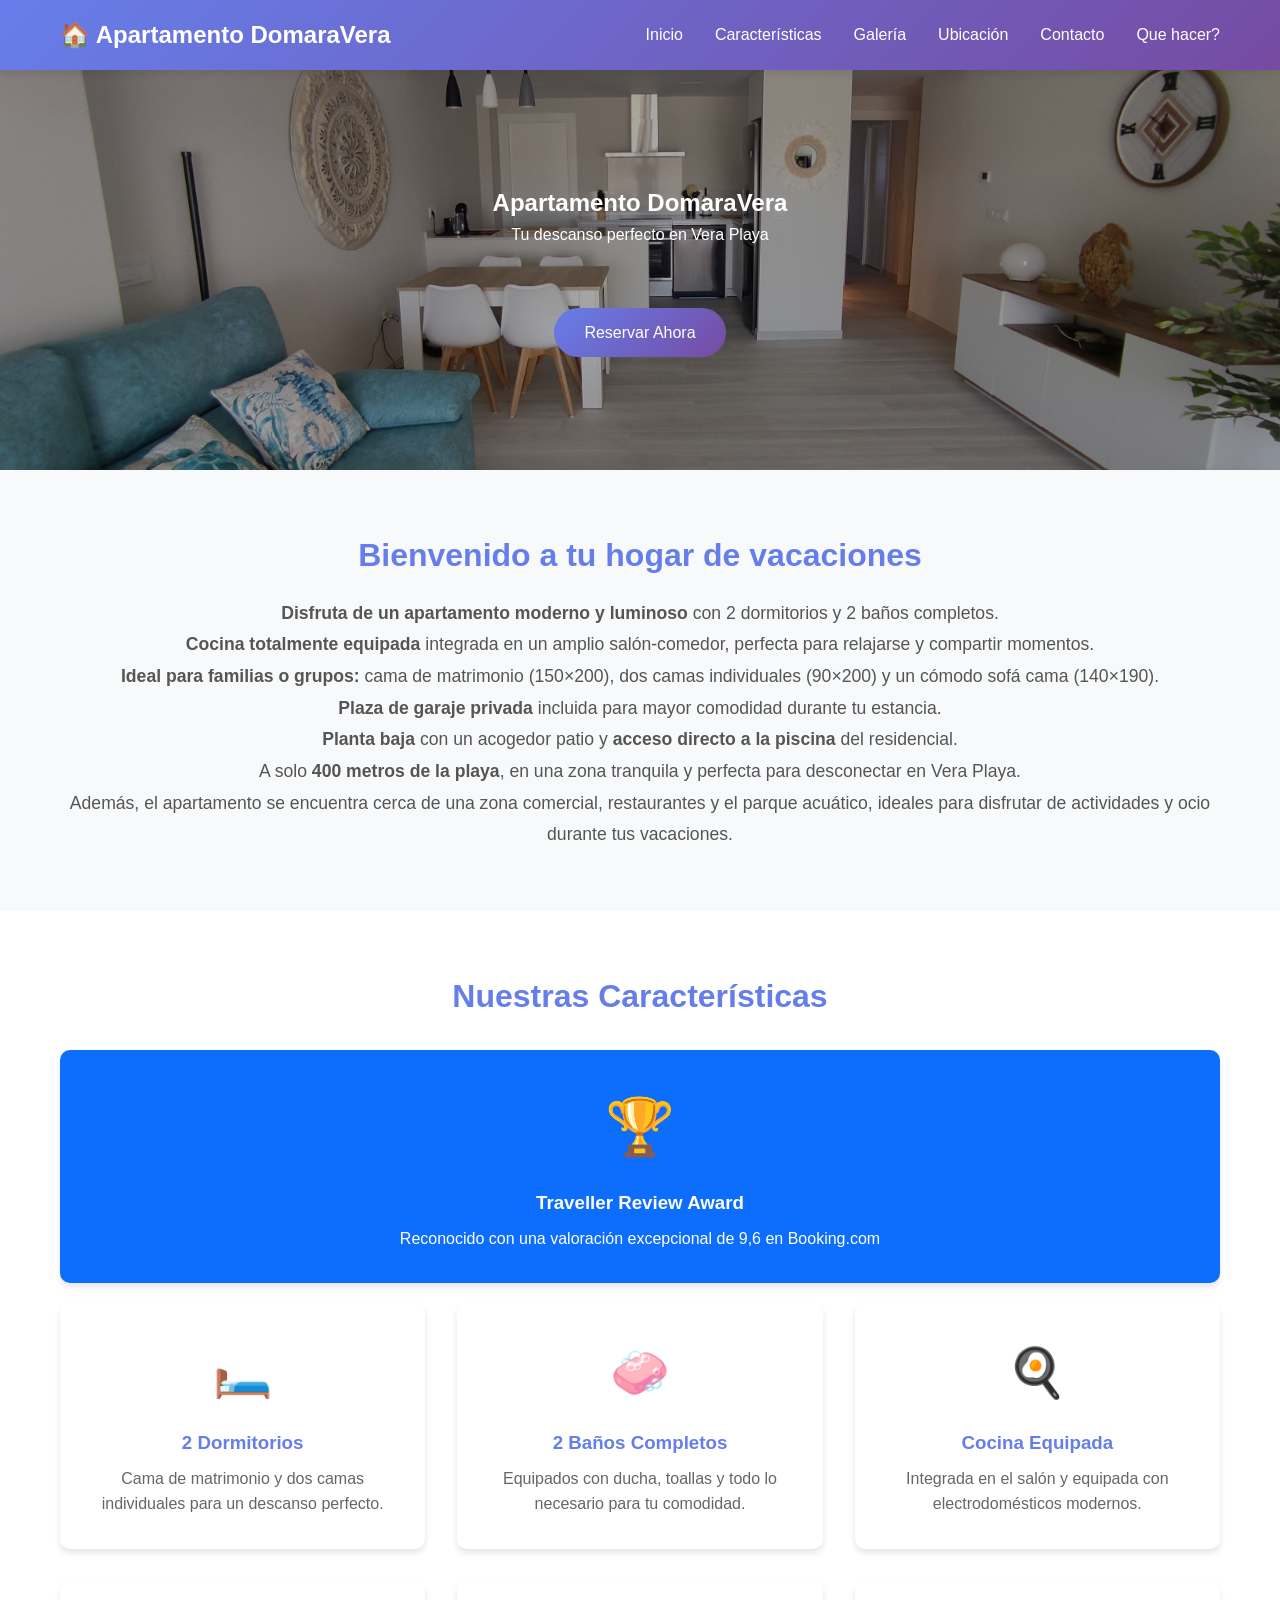
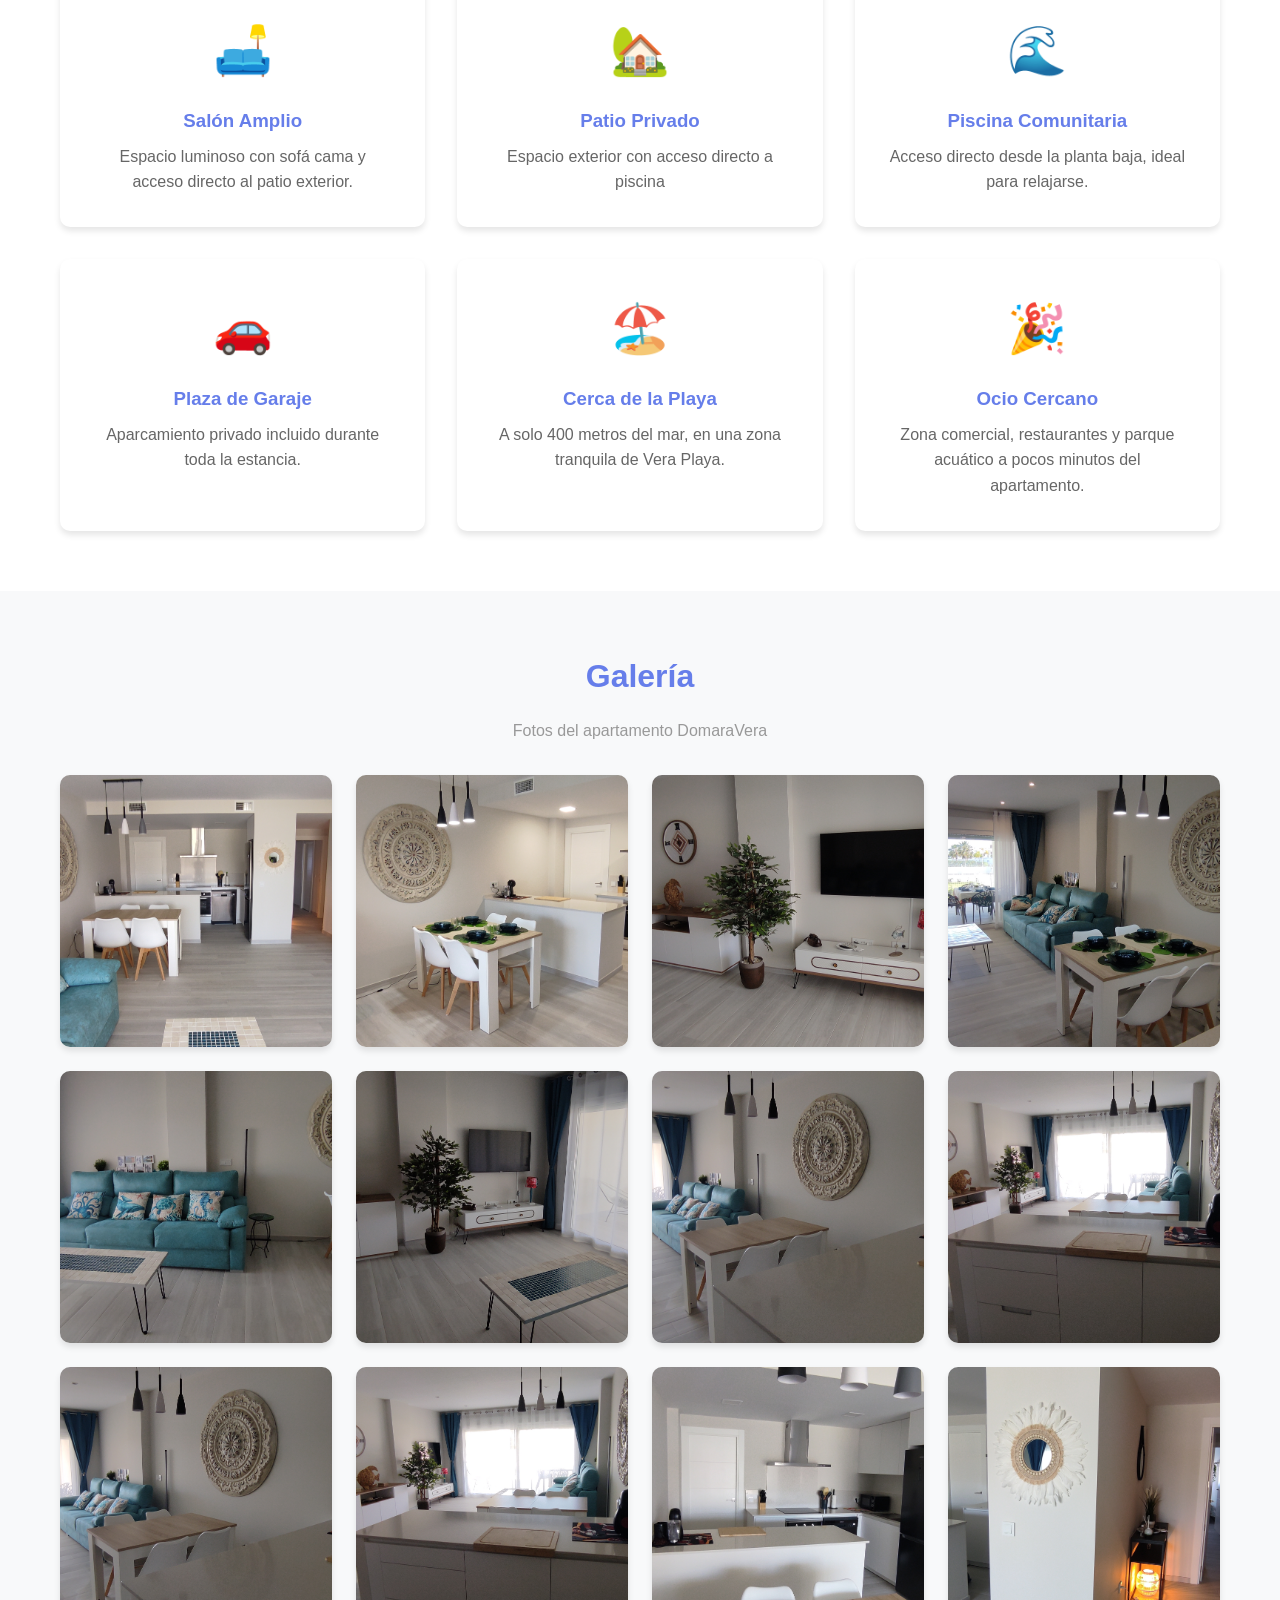
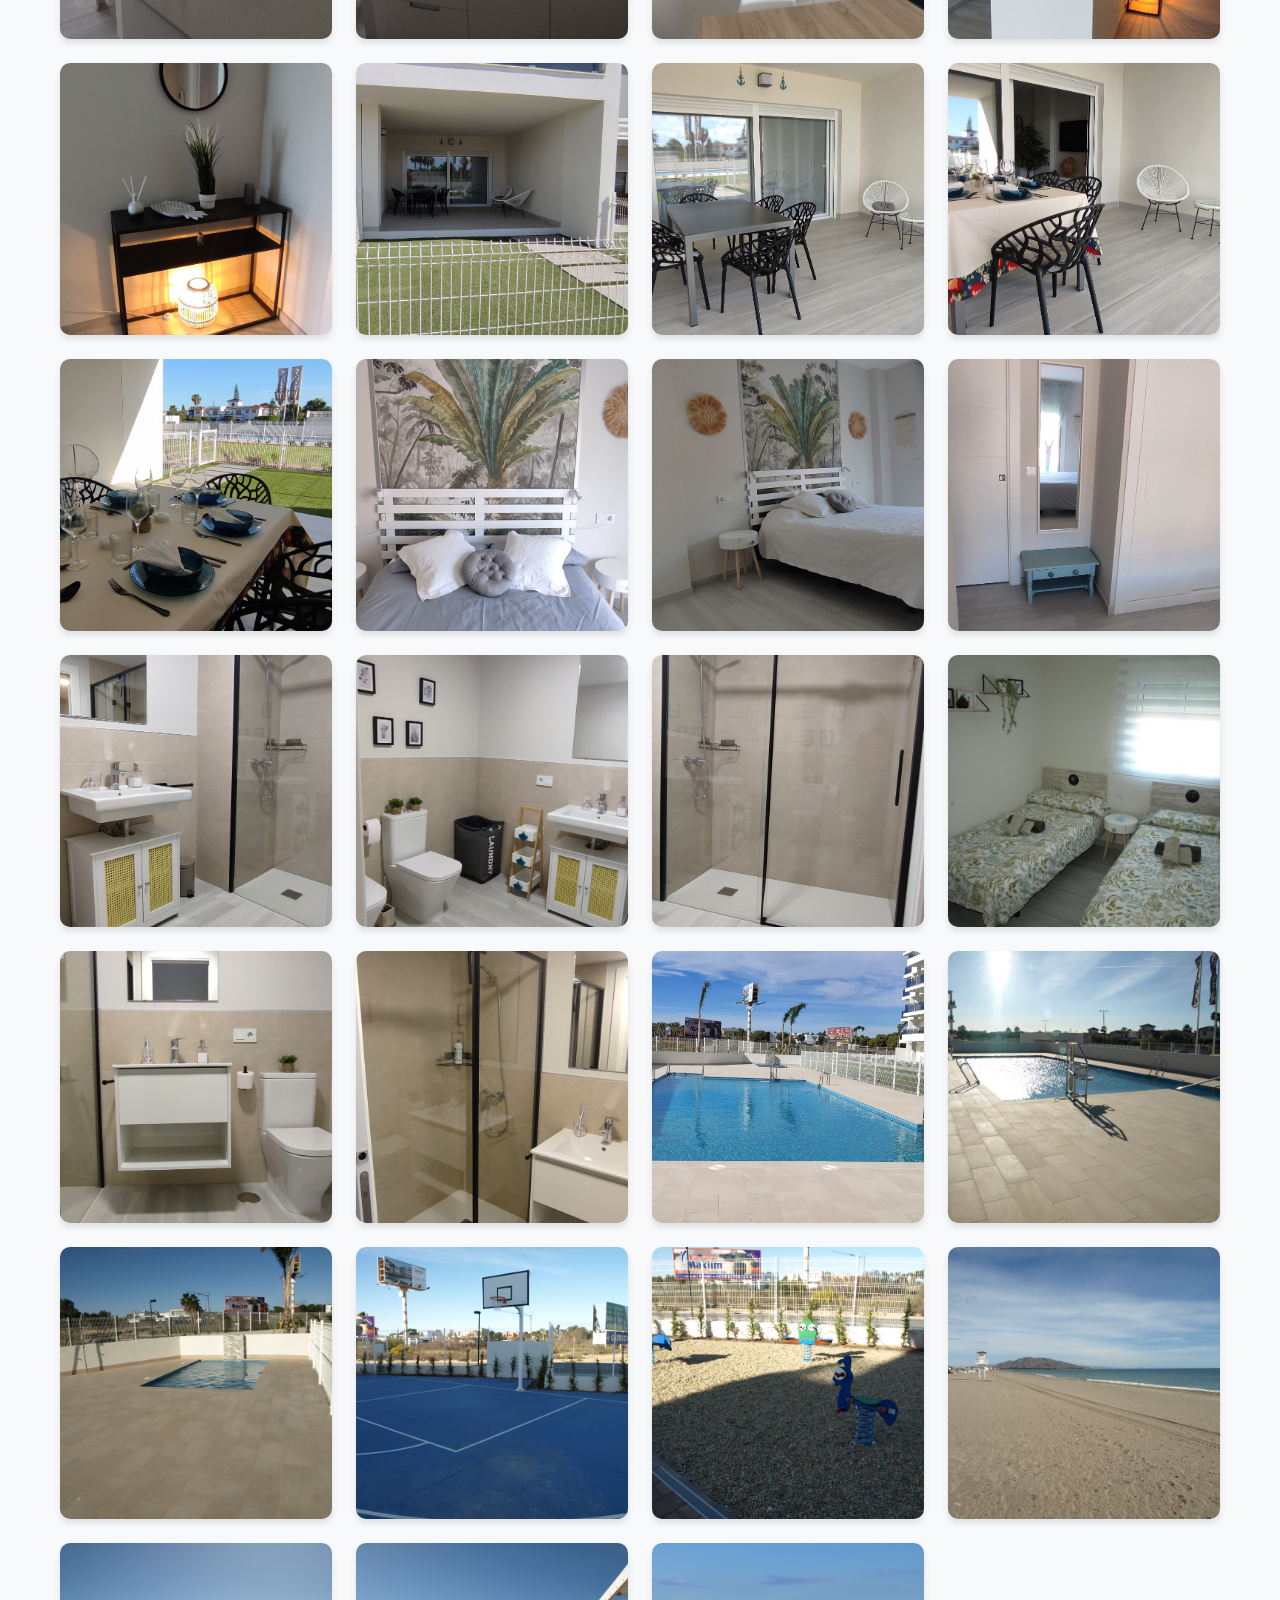
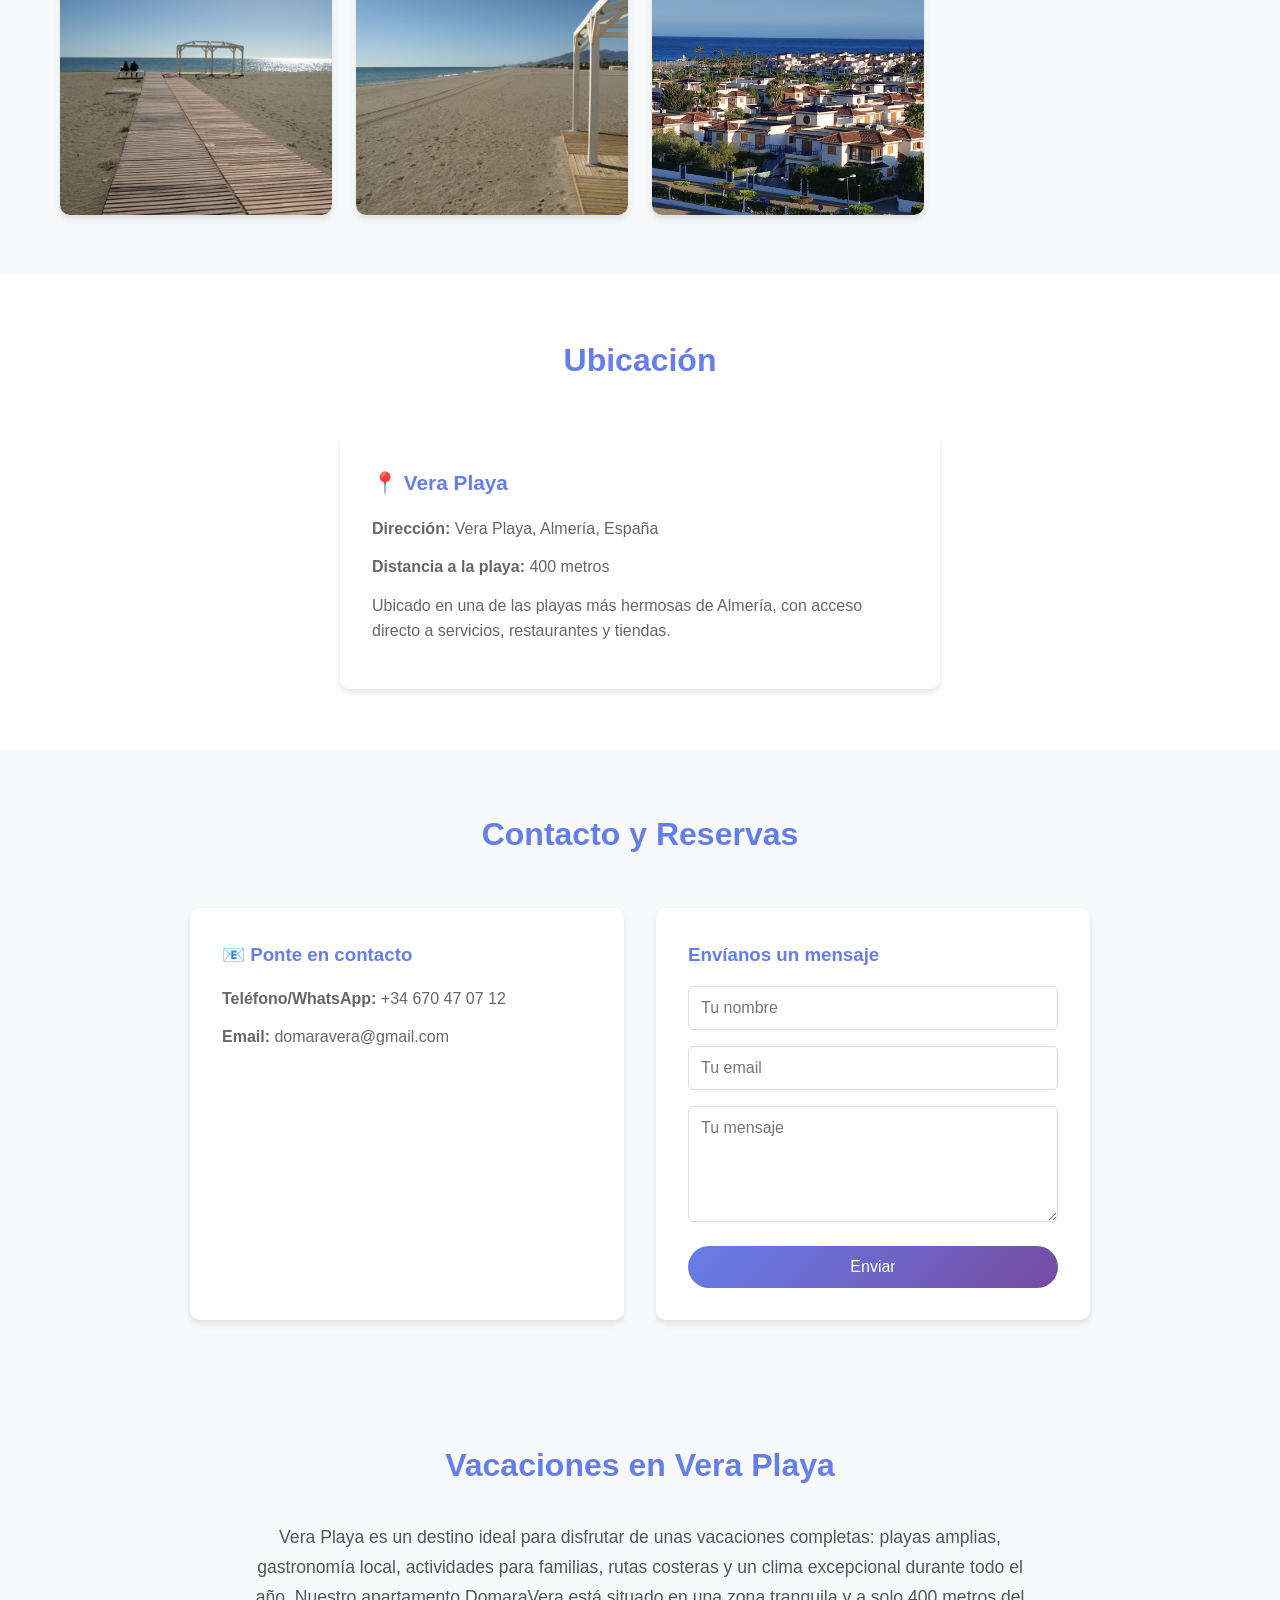
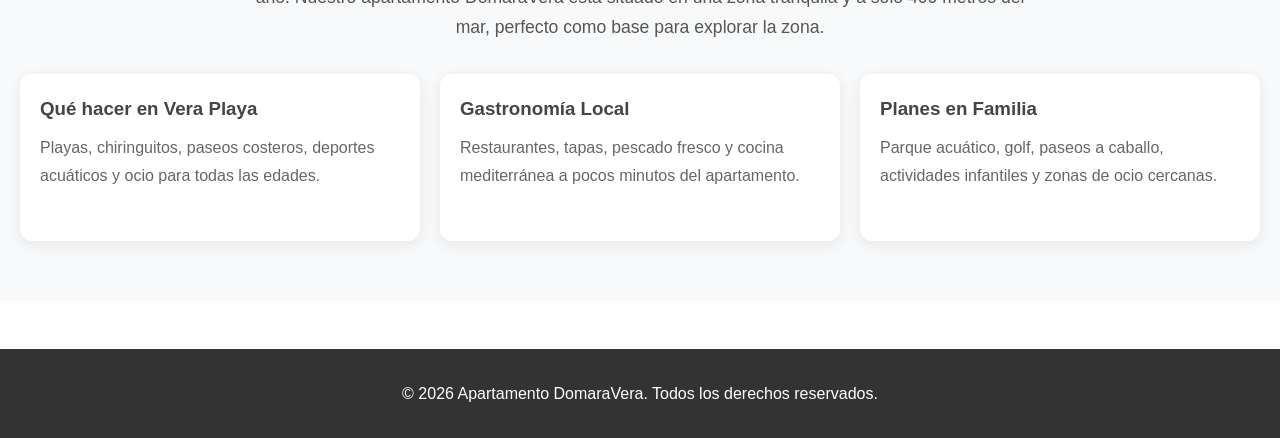
==== commit 0b6da3dc: "Update index.html" ====
--- a/index.html
+++ b/index.html
@@ -17,7 +17,7 @@
                 <li><a href="#galeria">Galería</a></li>
                 <li><a href="#ubicacion">Ubicación</a></li>
                 <li><a href="#contacto">Contacto</a></li>
-                <li><a href="#vacaciones">Que Hacer en Vera?</a></li>
+                <li><a href="#vacaciones">Que hacer?</a></li>
 
             </ul>
         </div>
--- a/styles.css
+++ b/styles.css
@@ -569,3 +569,49 @@
 .award-card p {
     color: white;
 }
+
+/* --- Sección Vacaciones en Vera Playa --- */
+.vacaciones-section {
+    padding: 60px 20px;
+    background: #f8f9fa;
+    text-align: center;
+}
+
+.vacaciones-section h2 {
+    font-size: 2rem;
+    margin-bottom: 2rem;
+    color: #667eea;
+}
+
+.vacaciones-section p {
+    max-width: 800px;
+    margin: 0 auto 2rem auto;
+    font-size: 1.1rem;
+    color: #555;
+    line-height: 1.7;
+}
+
+.vacaciones-grid {
+    display: grid;
+    grid-template-columns: repeat(auto-fit, minmax(260px, 1fr));
+    gap: 20px;
+    margin-top: 30px;
+}
+
+.vacaciones-card {
+    background: white;
+    padding: 20px;
+    border-radius: 12px;
+    box-shadow: 0 4px 15px rgba(0,0,0,0.08);
+    text-align: left;
+}
+
+.vacaciones-card h3 {
+    margin-bottom: 10px;
+    color: #444;
+}
+
+.vacaciones-card p {
+    color: #666;
+    font-size: 1rem;
+}
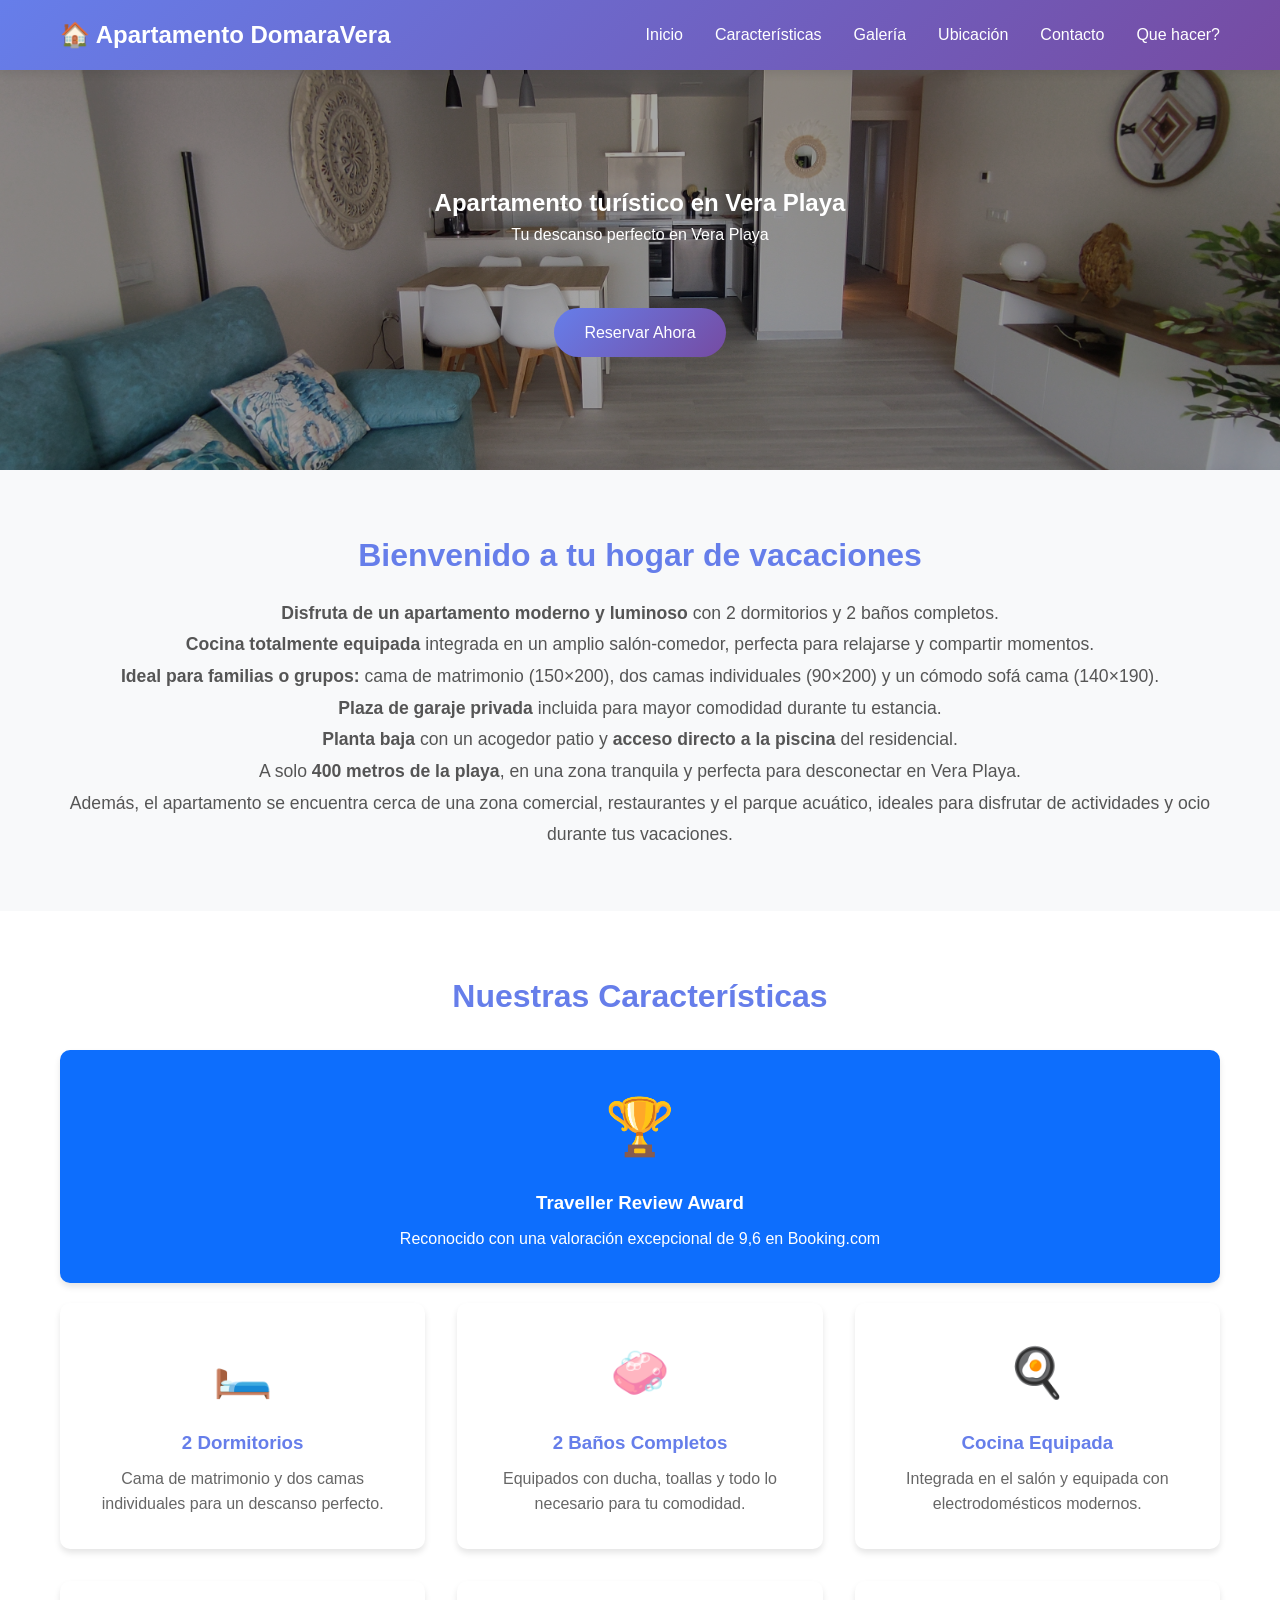
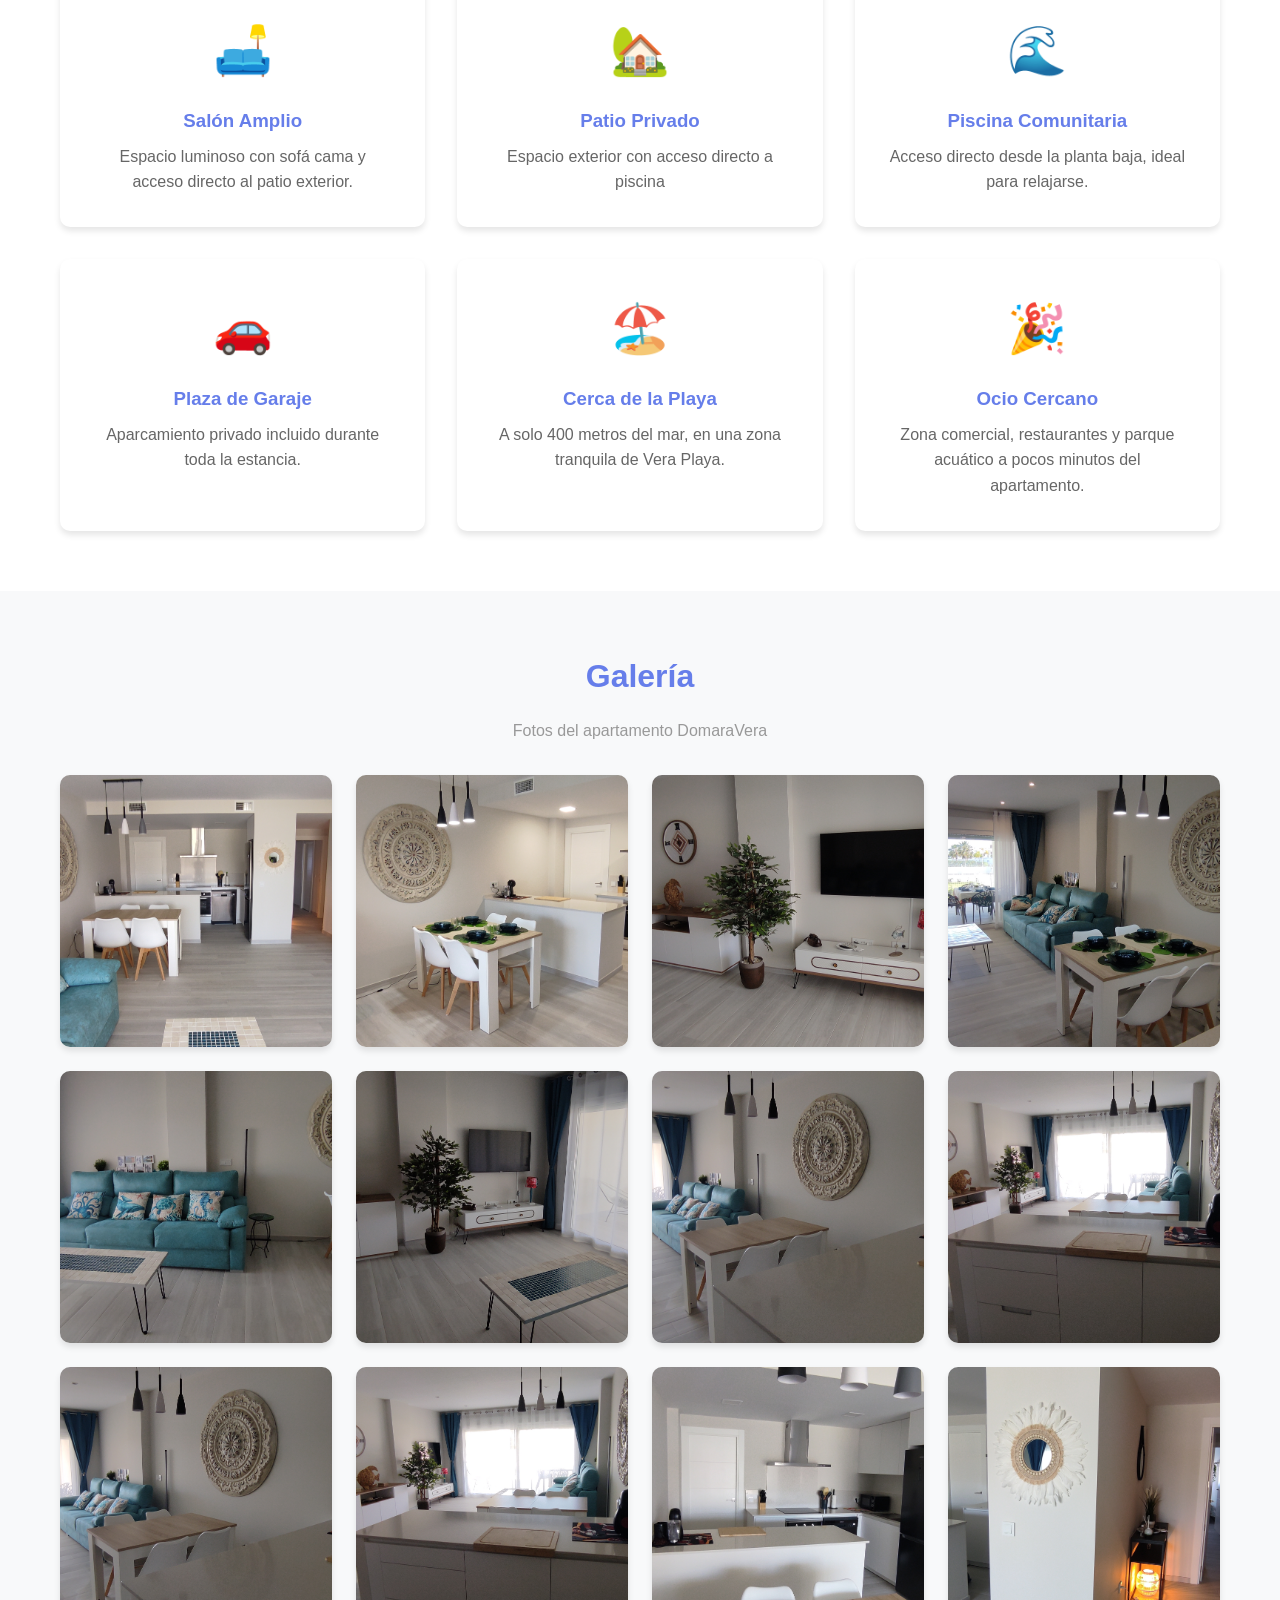
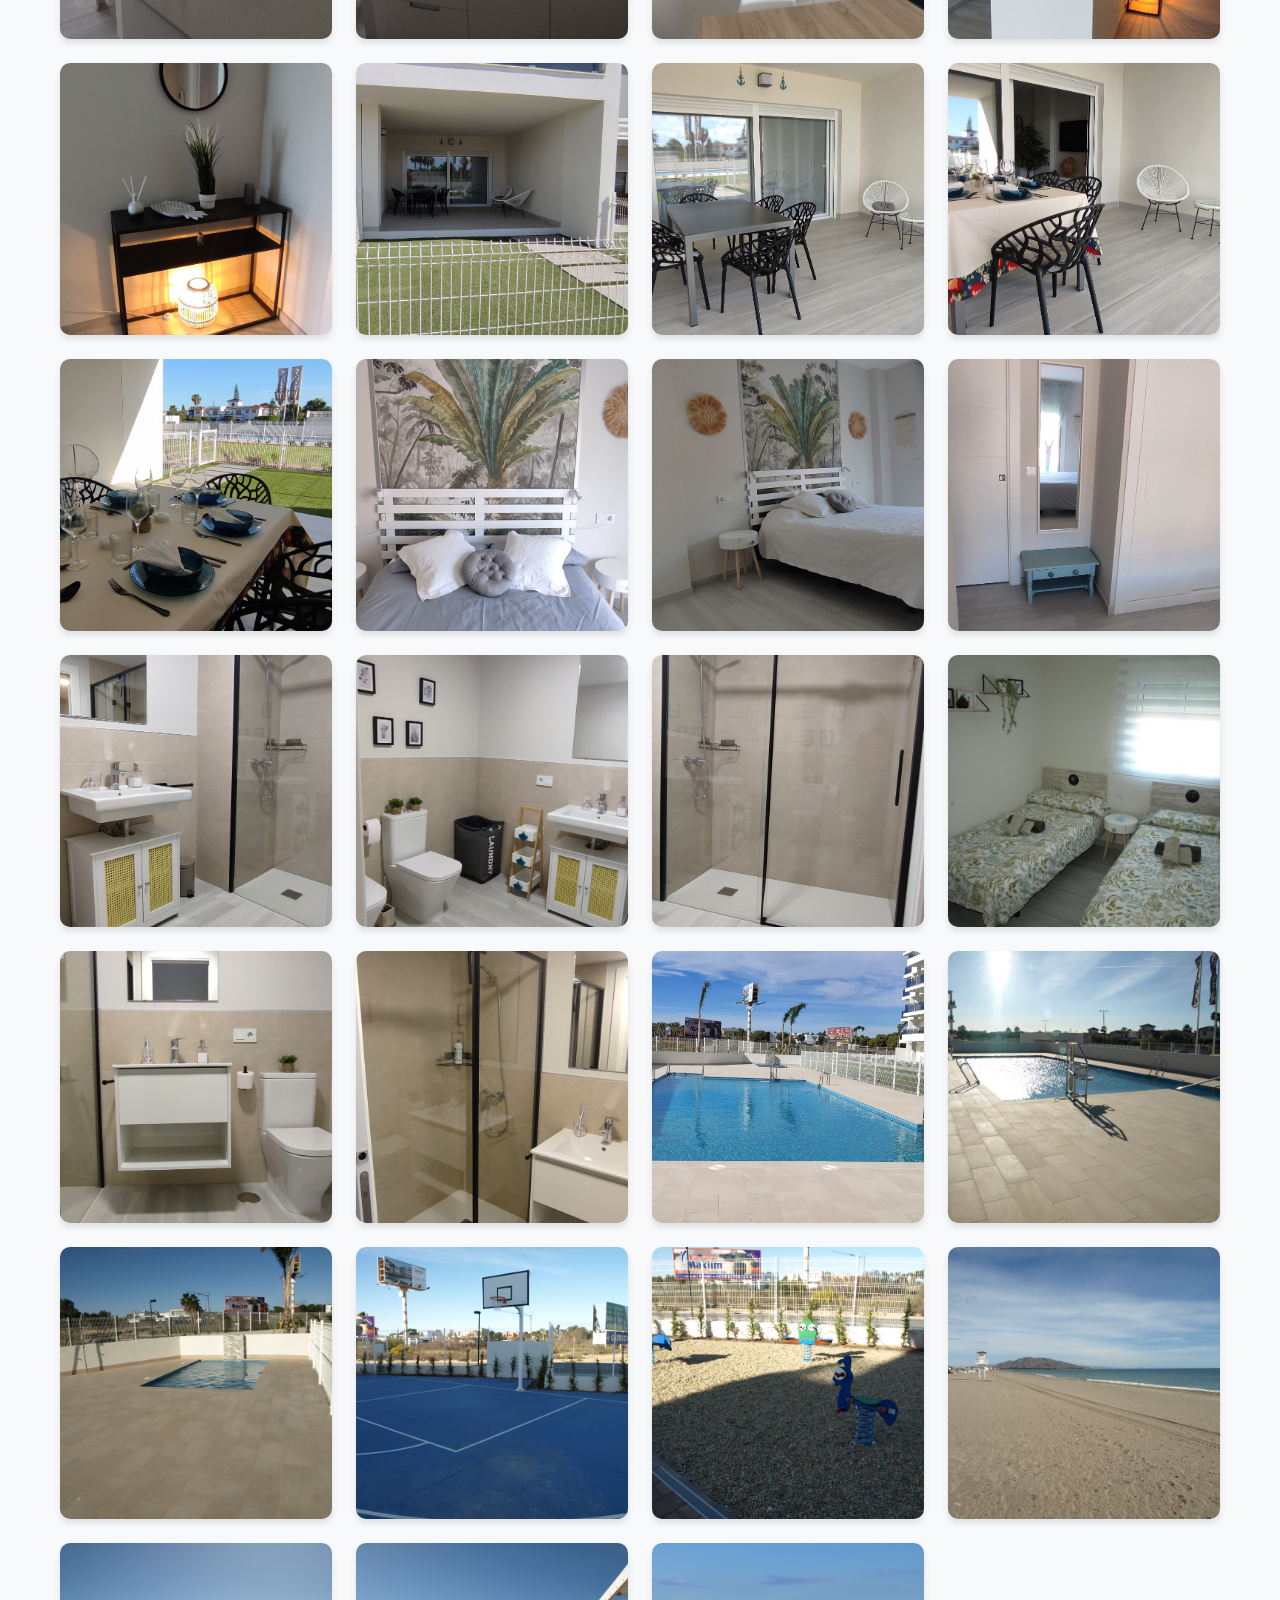
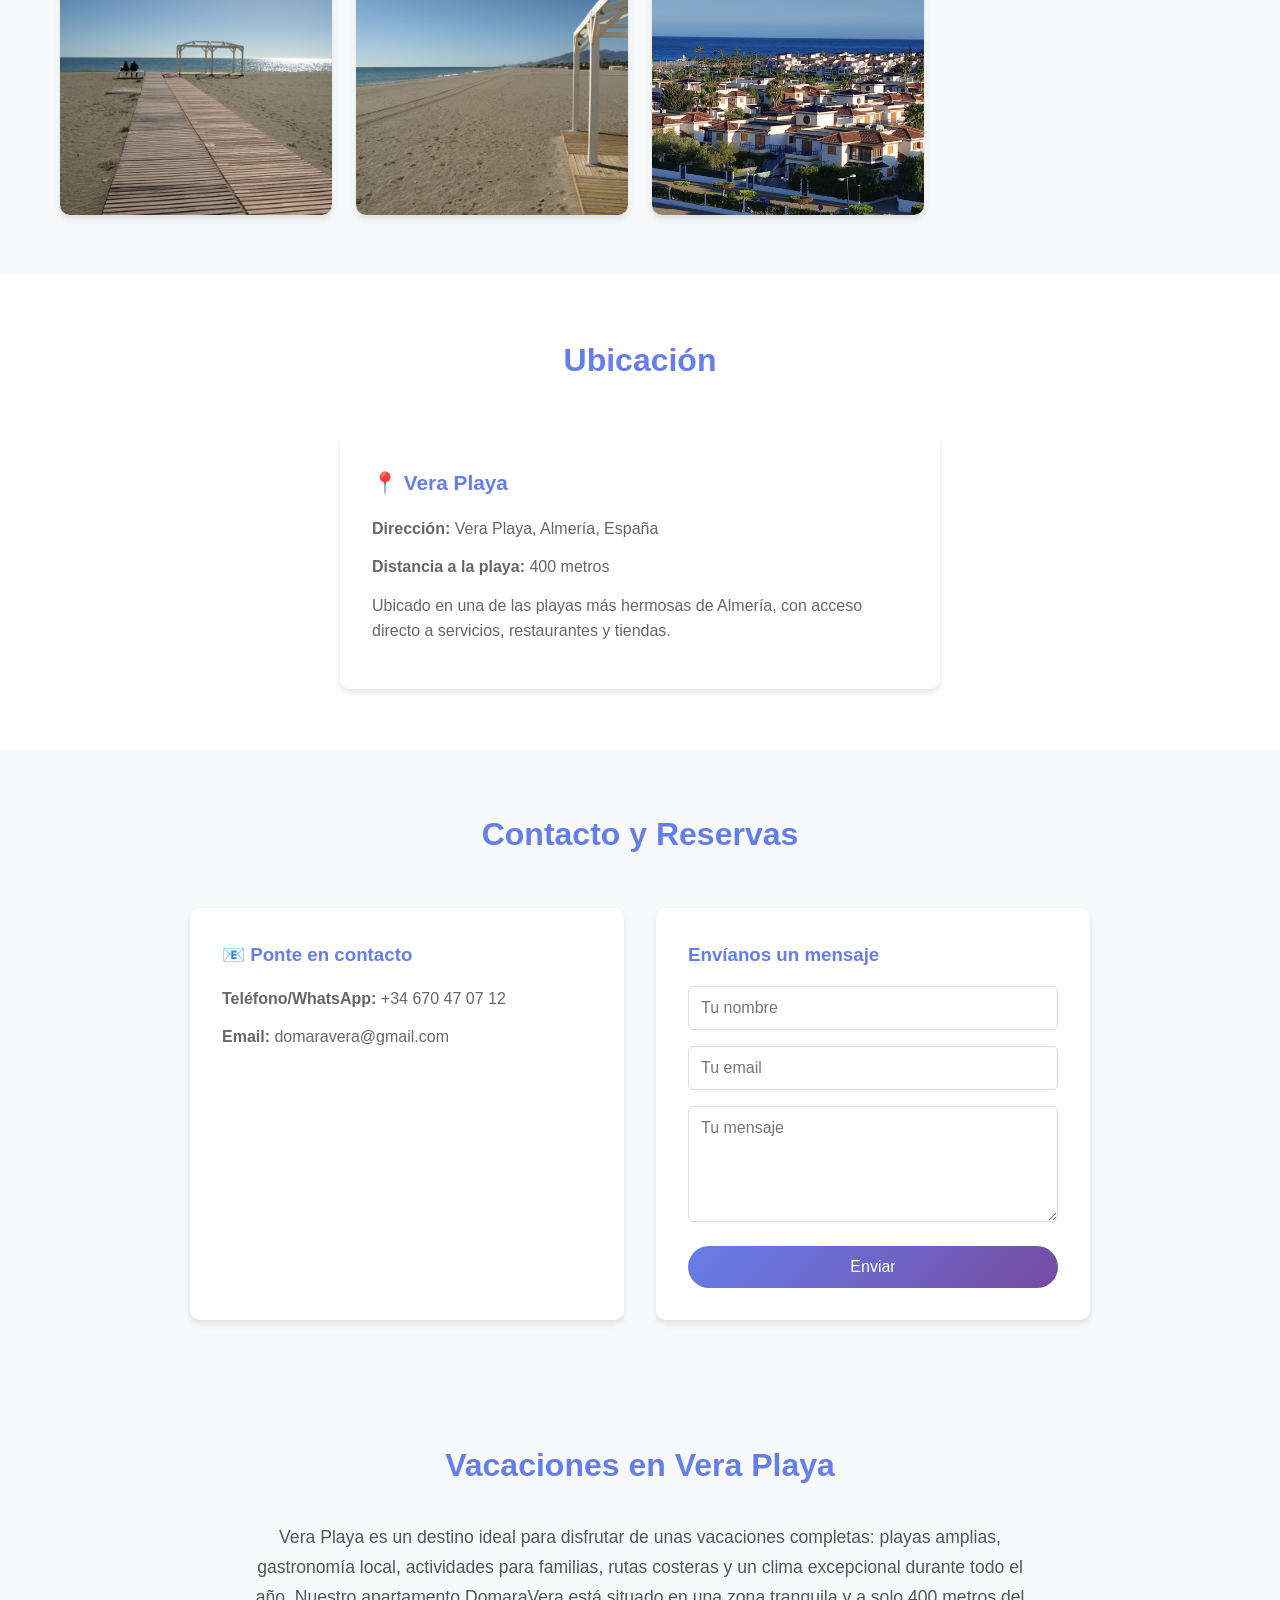
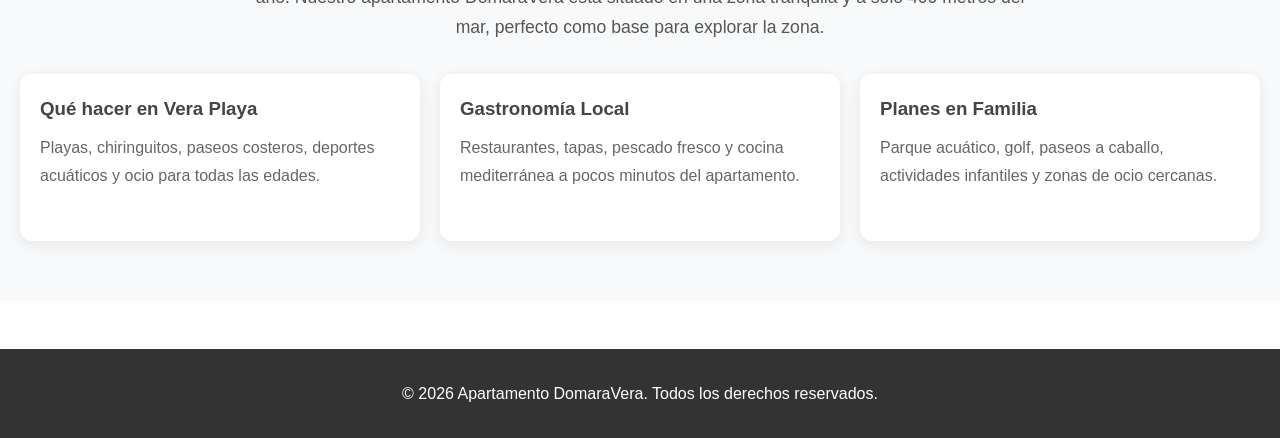
==== commit 950a0bff: "Update title and heading for SEO improvement" ====
--- a/index.html
+++ b/index.html
@@ -3,7 +3,7 @@
 <head>
     <meta charset="UTF-8">
     <meta name="viewport" content="width=device-width, initial-scale=1.0">
-    <title>Apartamento DomaraVera - Vera Playa</title>
+    <title>Apartamento turístico en Vera Playa – DomaraVera</title>
     <link rel="stylesheet" href="styles.css">
 </head>
 <body>
@@ -26,7 +26,7 @@
     <!-- Hero Section -->
     <section id="inicio" class="hero">
         <div class="hero-content">
-            <h1>Apartamento DomaraVera</h1>
+            <h1>Apartamento turístico en Vera Playa</h1>
             <p>Tu descanso perfecto en Vera Playa</p>
             <a href="https://www.booking.com/hotel/es/apartamento-en-vera-playa-vera8.es.html"
                class="btn btn-primary"
